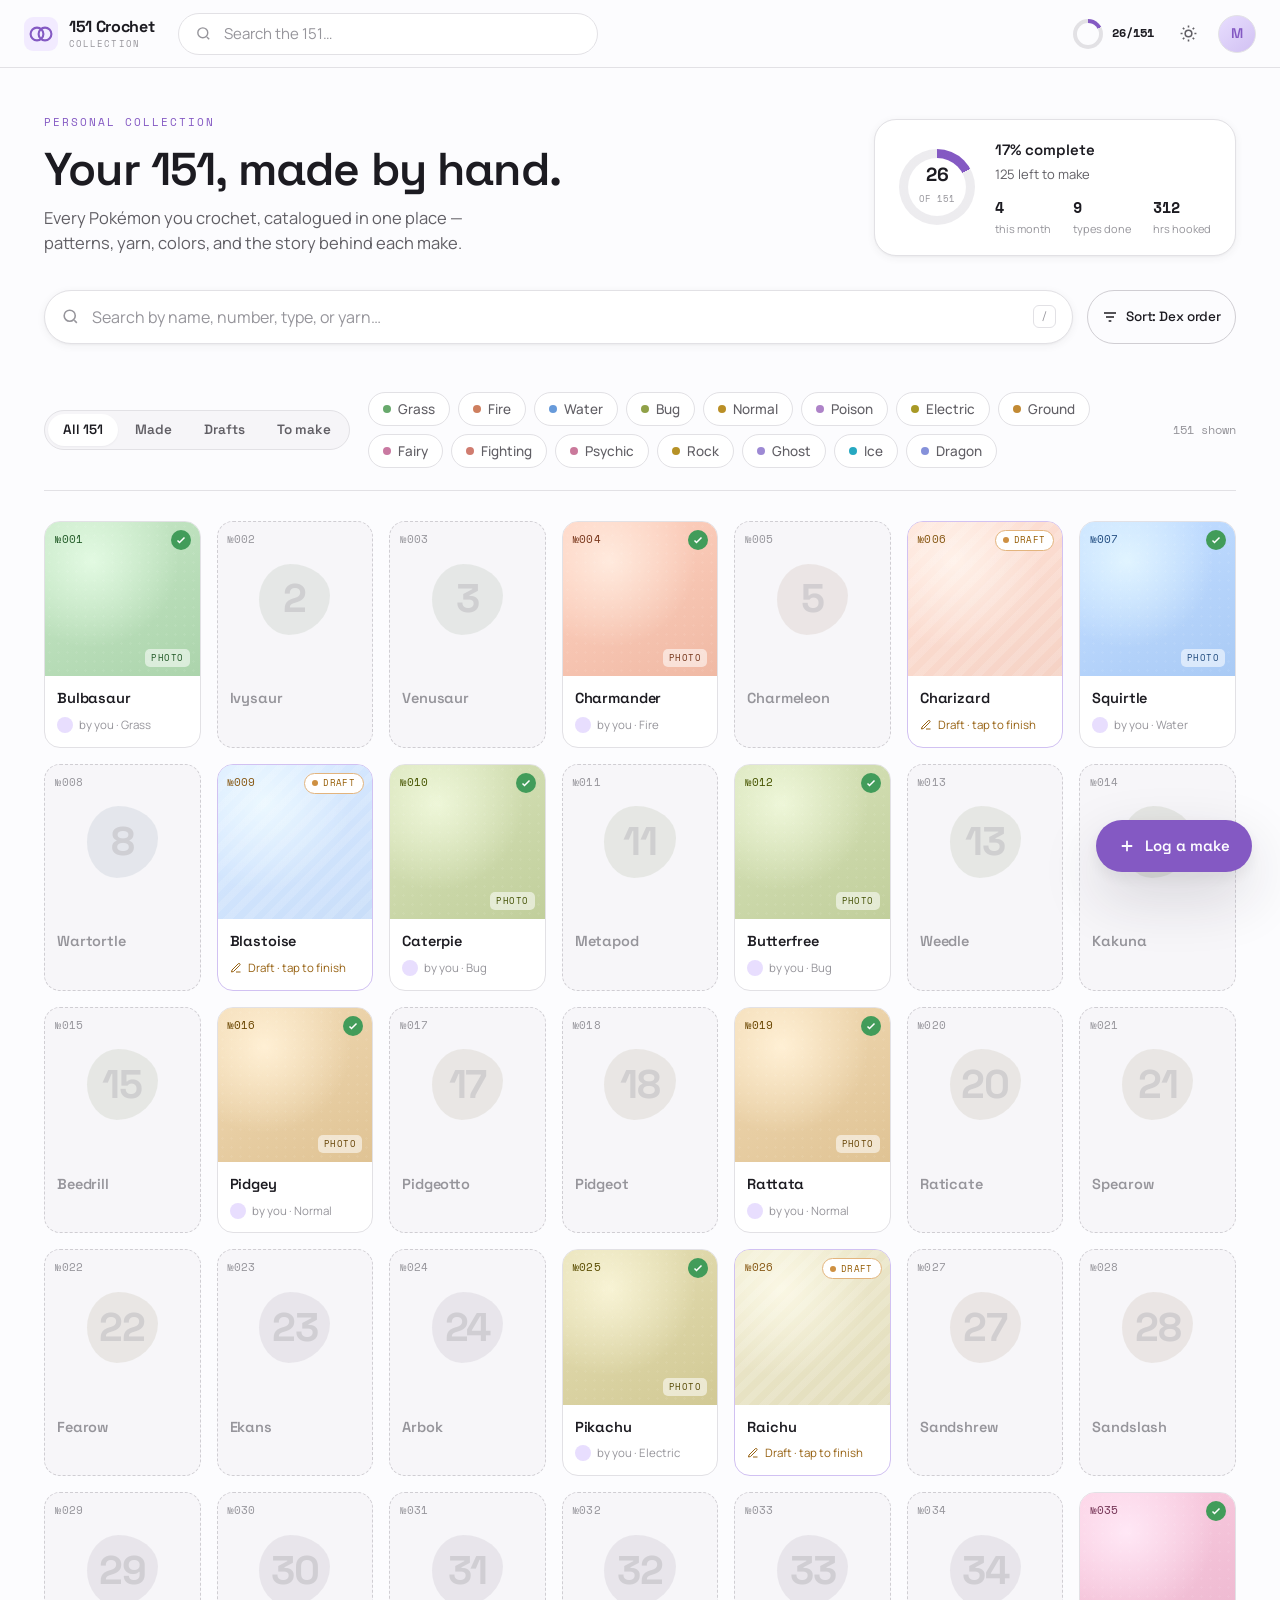
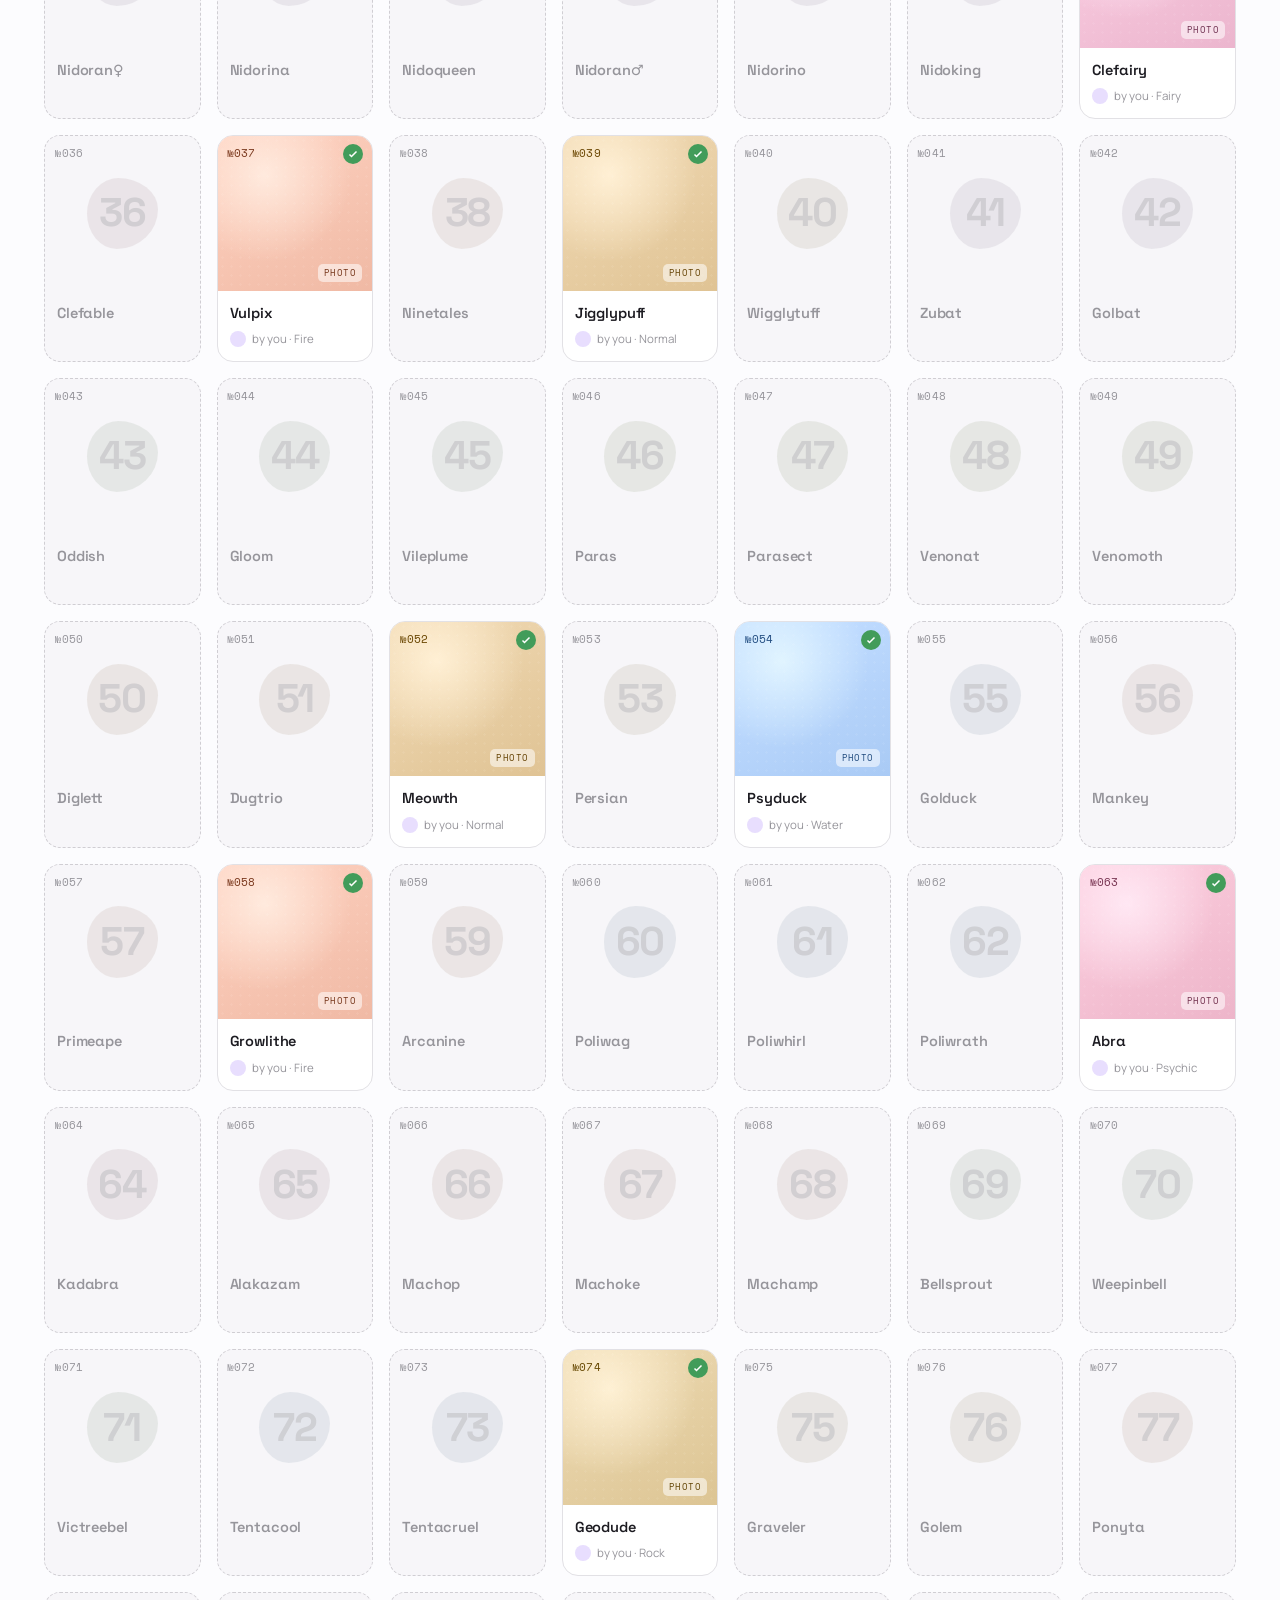
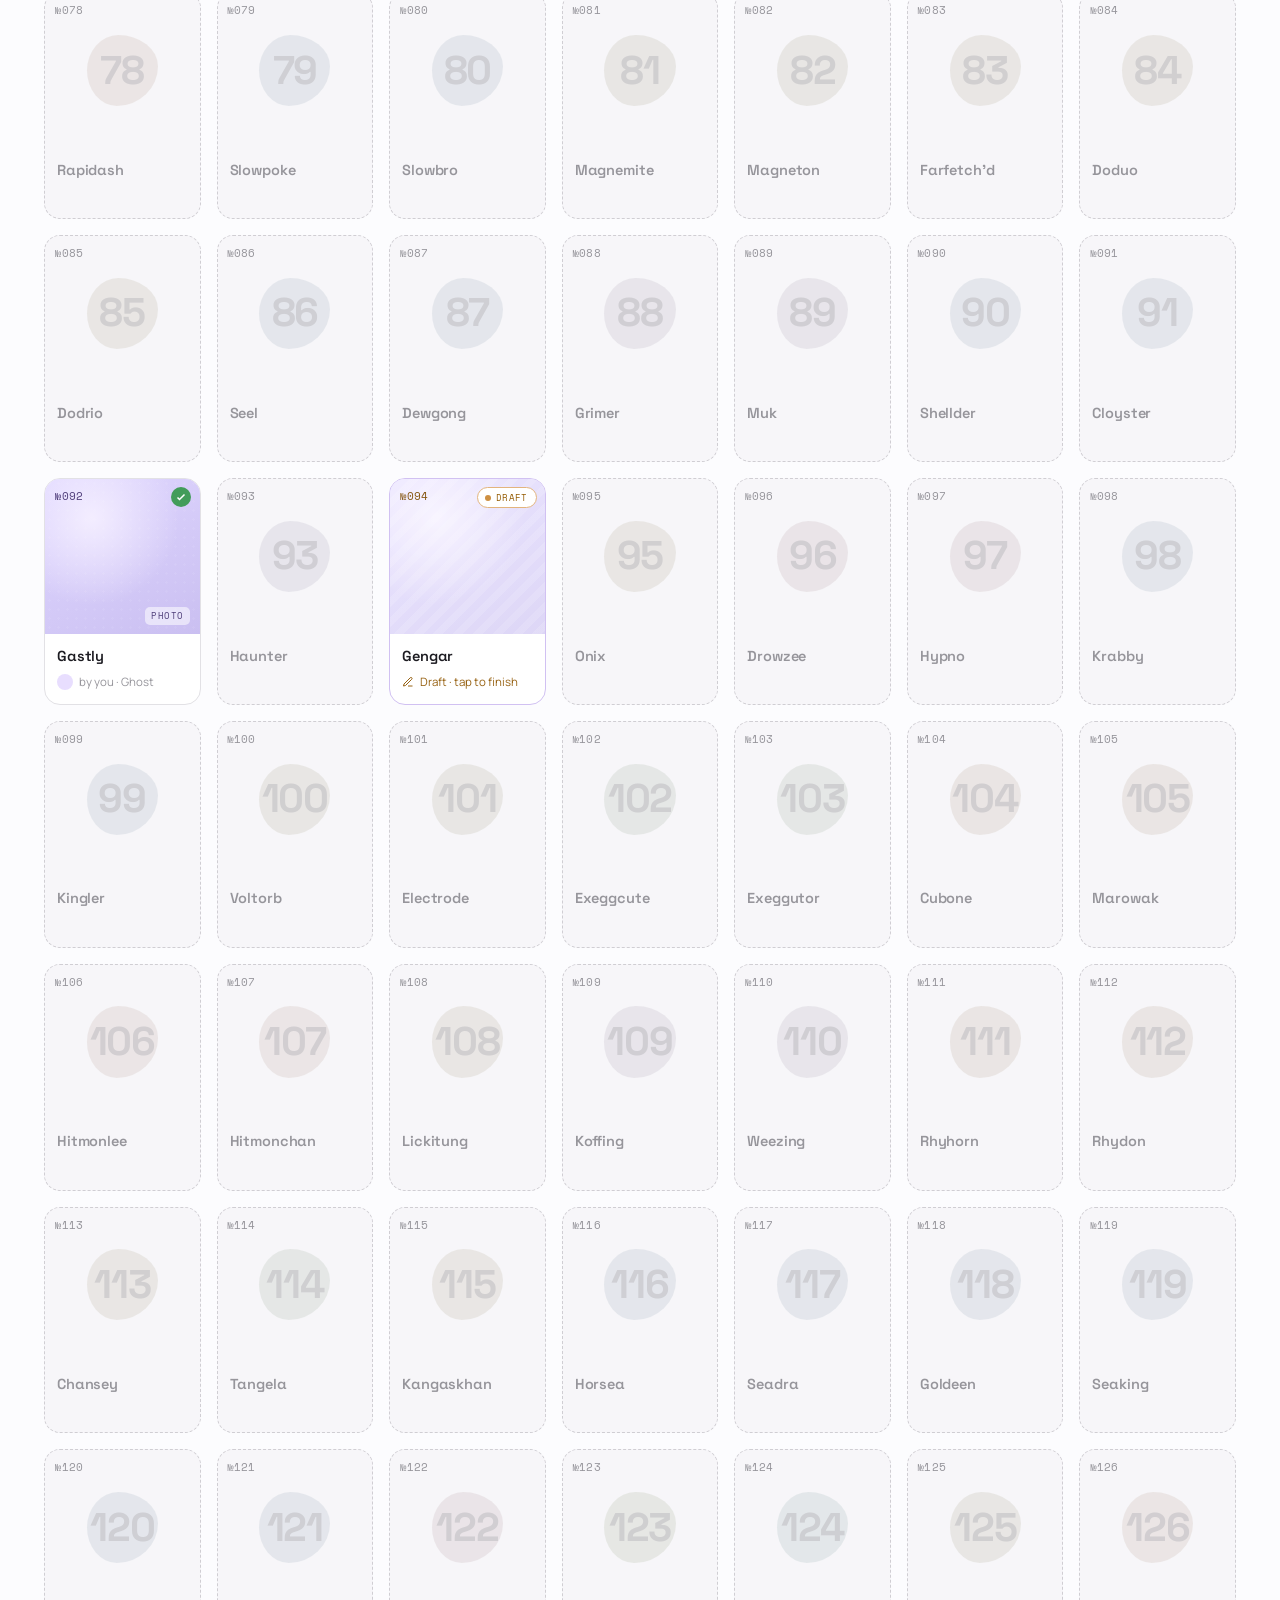
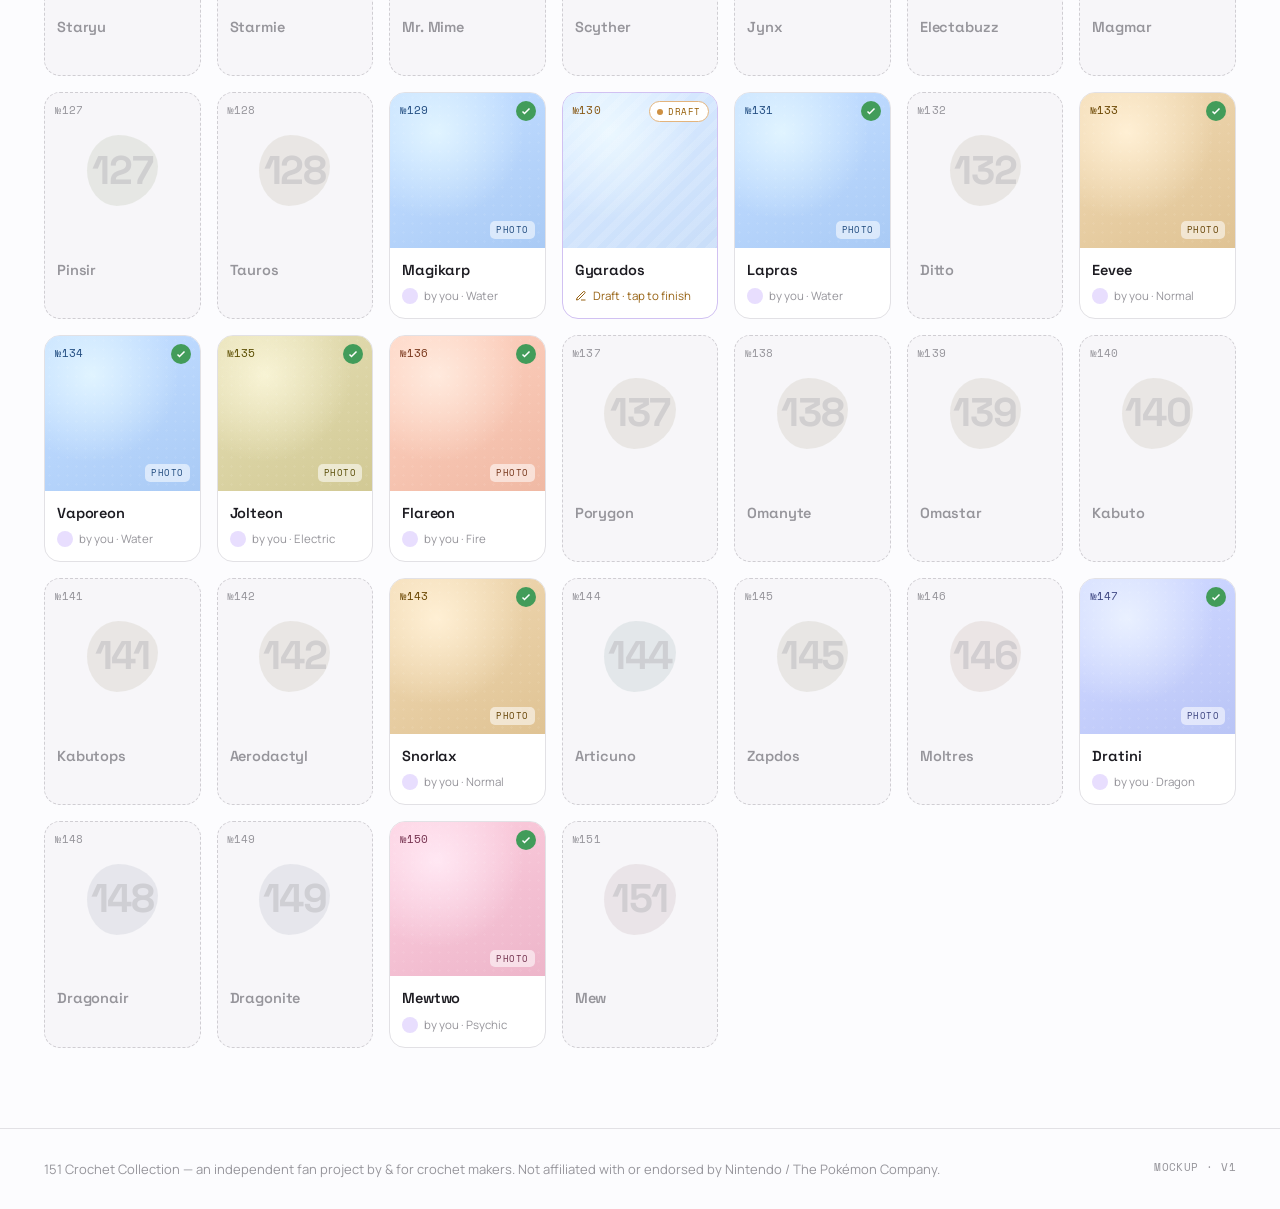
==== Collection.html @ f88a7399 "Add complete 151 Crochet Collection frontend design All screens, tokens, and assets from the Claude " ====
<!DOCTYPE html>
<html lang="en" data-theme="light">
<head>
<meta charset="UTF-8">
<meta name="viewport" content="width=device-width, initial-scale=1">
<title>Collection — 151 Crochet</title>
<link rel="preconnect" href="https://fonts.googleapis.com">
<link rel="preconnect" href="https://fonts.gstatic.com" crossorigin>
<link href="https://fonts.googleapis.com/css2?family=Space+Grotesk:wght@400;500;600;700&family=Manrope:wght@400;500;600;700;800&family=Space+Mono:wght@400;700&display=swap" rel="stylesheet">
<link rel="stylesheet" href="styles/tokens.css">
<style>
/* ============================ App shell ============================ */
.app-header {
  position: sticky; top: 0; z-index: 50;
  height: var(--header-h);
  display: flex; align-items: center; gap: 18px;
  padding: 0 24px;
  background: oklch(0.991 0.003 300 / 0.82);
  backdrop-filter: saturate(160%) blur(14px);
  border-bottom: 1px solid var(--border);
}
html[data-theme="dark"] .app-header { background: oklch(0.168 0.012 300 / 0.82); }

.brand { display: flex; align-items: center; gap: 11px; flex-shrink: 0; }
.brand .mark { width: 34px; height: 34px; flex-shrink: 0; }
.brand .wm { display: flex; flex-direction: column; line-height: 1; }
.brand .wm b { font-family: var(--font-display); font-weight: 700; font-size: 16px; letter-spacing: -0.02em; white-space: nowrap; }
.brand .wm span { font-family: var(--font-mono); font-size: 9px; letter-spacing: 0.12em; color: var(--text-faint); text-transform: uppercase; margin-top: 4px; white-space: nowrap; }

.header-search { flex: 1; max-width: 420px; margin-left: 6px; }
.header-search .field { height: 42px; }
.header-spacer { flex: 1; }

.header-actions { display: flex; align-items: center; gap: 10px; flex-shrink: 0; }
.icon-btn {
  width: 40px; height: 40px; display: grid; place-items: center;
  border-radius: var(--r-pill); color: var(--text-muted);
  border: 1px solid transparent; transition: all var(--dur) var(--ease);
}
.icon-btn:hover { background: var(--surface-2); color: var(--text); }
.avatar {
  width: 38px; height: 38px; border-radius: 50%; flex-shrink: 0;
  background: linear-gradient(140deg, var(--accent-soft-2), var(--accent-line));
  display: grid; place-items: center; font-family: var(--font-display);
  font-weight: 600; font-size: 14px; color: var(--accent);
  border: 1px solid var(--border);
}

.mini-progress { display: flex; align-items: center; gap: 9px; padding-right: 4px; }
.mini-progress .ring { width: 30px; height: 30px; border-radius: 50%;
  background: conic-gradient(var(--accent) calc(var(--p) * 1%), var(--border) 0);
  display: grid; place-items: center; }
.mini-progress .ring::after { content:""; width: 22px; height: 22px; border-radius: 50%; background: var(--bg); }
.mini-progress b { font-family: var(--font-mono); font-size: 12px; }

/* ============================ Hero ============================ */
.hero { padding: 46px 0 26px; }
.hero-top { display: flex; justify-content: space-between; align-items: flex-end; gap: 28px; flex-wrap: wrap; }
.hero h1 { font-size: clamp(30px, 4vw, 46px); font-weight: 600; }
.hero .lede { color: var(--text-muted); font-size: 16.5px; margin-top: 10px; max-width: 46ch; }
.hero .eyebrow { font-family: var(--font-mono); font-size: 11px; letter-spacing: 0.18em; text-transform: uppercase; color: var(--accent); margin-bottom: 14px; }

/* progress card */
.prog-card {
  display: flex; align-items: center; gap: 20px;
  padding: 18px 24px; border-radius: var(--r-lg);
  background: var(--surface); border: 1px solid var(--border); box-shadow: var(--shadow-sm);
}
.prog-ring { --p: 17; width: 76px; height: 76px; border-radius: 50%; flex-shrink: 0;
  background: conic-gradient(var(--accent) calc(var(--p) * 1%), var(--border-soft) 0);
  display: grid; place-items: center; }
.prog-ring::after { content:""; grid-area: 1/1; width: 58px; height: 58px; border-radius: 50%; background: var(--surface); }
.prog-ring .num { grid-area: 1/1; z-index: 1; text-align: center; }
.prog-ring .num b { font-family: var(--font-display); font-size: 19px; font-weight: 700; display: block; line-height: 1; }
.prog-ring .num span { font-family: var(--font-mono); font-size: 9px; color: var(--text-faint); }
.prog-meta { display: flex; flex-direction: column; gap: 3px; }
.prog-meta .big { font-family: var(--font-display); font-size: 15px; font-weight: 600; }
.prog-meta .sub { font-size: 13px; color: var(--text-muted); }
.prog-stats { display: flex; gap: 22px; margin-top: 8px; }
.prog-stats div b { font-family: var(--font-mono); font-size: 15px; color: var(--text); }
.prog-stats div span { display: block; font-size: 11px; color: var(--text-faint); }

/* big search */
.search-band { margin-top: 34px; display: flex; gap: 14px; align-items: center; flex-wrap: wrap; }
.search-band .field { flex: 1; min-width: 260px; height: 54px; font-size: 16px; box-shadow: var(--shadow-sm); }
.search-band .field input { font-size: 16px; }
.search-band .field .kbd { font-family: var(--font-mono); font-size: 11px; color: var(--text-faint);
  border: 1px solid var(--border); border-radius: 6px; padding: 2px 7px; }

/* ============================ Filters ============================ */
.filters { display: flex; gap: 18px; align-items: center; margin-top: 22px; flex-wrap: wrap;
  padding-bottom: 22px; border-bottom: 1px solid var(--border); }
.seg { display: inline-flex; background: var(--surface-2); border: 1px solid var(--border); border-radius: var(--r-pill); padding: 3px; gap: 2px; }
.seg button { height: 32px; padding: 0 15px; border-radius: var(--r-pill); font-size: 13.5px; font-weight: 600;
  font-family: var(--font-display); color: var(--text-muted); transition: all var(--dur) var(--ease); }
.seg button.is-active { background: var(--surface); color: var(--text); box-shadow: var(--shadow-xs); }
.type-filters { display: flex; gap: 8px; flex-wrap: wrap; flex: 1; }
.filters .count { font-family: var(--font-mono); font-size: 12px; color: var(--text-faint); margin-left: auto; }

/* ============================ Grid ============================ */
.dex-grid {
  display: grid; gap: 16px; padding: 30px 0 80px;
  grid-template-columns: repeat(auto-fill, minmax(150px, 1fr));
}

.cell {
  position: relative; border-radius: var(--r-md); overflow: hidden;
  background: var(--surface); border: 1px solid var(--border);
  transition: transform var(--dur) var(--ease-out), box-shadow var(--dur) var(--ease), border-color var(--dur) var(--ease);
  cursor: pointer;
}
.cell:hover { transform: translateY(-3px); box-shadow: var(--shadow-md); border-color: var(--border-strong); }

.cell .photo { position: relative; aspect-ratio: 1; }
.cell .dex { position: absolute; top: 9px; left: 10px; z-index: 3;
  font-family: var(--font-mono); font-size: 10.5px; letter-spacing: 0.02em; color: var(--text-faint); }
.cell .meta { padding: 11px 12px 13px; }
.cell .nm { font-family: var(--font-display); font-weight: 600; font-size: 14.5px; letter-spacing: -0.01em; }
.cell .by { display: flex; align-items: center; gap: 6px; margin-top: 6px; font-size: 11.5px; color: var(--text-faint); }
.cell .by .av { width: 16px; height: 16px; border-radius: 50%; background: var(--accent-soft-2); }

/* — Collected: soft type-hued textured 'photo' tile — */
.cell.made .photo {
  background:
    radial-gradient(circle at 30% 25%, oklch(0.96 0.04 var(--th)) 0%, transparent 55%),
    linear-gradient(150deg, oklch(0.90 0.055 var(--th)), oklch(0.83 0.07 var(--th)));
}
html[data-theme="dark"] .cell.made .photo {
  background:
    radial-gradient(circle at 30% 25%, oklch(0.42 0.06 var(--th)) 0%, transparent 55%),
    linear-gradient(150deg, oklch(0.36 0.06 var(--th)), oklch(0.30 0.07 var(--th)));
}
.cell.made .photo::after { /* stitch texture */
  content:""; position: absolute; inset: 0;
  background-image: radial-gradient(oklch(1 0 0 / 0.16) 1.1px, transparent 1.2px);
  background-size: 9px 9px; mix-blend-mode: soft-light; opacity: 0.9;
}
.cell.made .ph-tag { position: absolute; bottom: 9px; right: 10px; z-index: 3;
  font-family: var(--font-mono); font-size: 9px; letter-spacing: 0.05em; text-transform: uppercase;
  color: oklch(0.40 0.10 var(--th)); background: oklch(1 0 0 / 0.55); padding: 2px 6px; border-radius: 5px; }
html[data-theme="dark"] .cell.made .ph-tag { color: oklch(0.9 0.06 var(--th)); background: oklch(0 0 0 / 0.3); }
.cell.made .made-badge { position: absolute; top: 8px; right: 9px; z-index: 3;
  width: 20px; height: 20px; border-radius: 50%; background: var(--good); display: grid; place-items: center; }
.cell.made .made-badge svg { width: 12px; height: 12px; }

/* — Draft: a started make, not yet finished — */
.cell.draft { border-color: var(--accent-line); }
.cell.draft:hover { border-color: var(--accent); }
.cell.draft .photo {
  background:
    radial-gradient(circle at 30% 25%, oklch(0.96 0.04 var(--th)) 0%, transparent 55%),
    linear-gradient(150deg, oklch(0.90 0.055 var(--th)), oklch(0.83 0.07 var(--th)));
}
html[data-theme="dark"] .cell.draft .photo {
  background:
    radial-gradient(circle at 30% 25%, oklch(0.42 0.06 var(--th)) 0%, transparent 55%),
    linear-gradient(150deg, oklch(0.36 0.06 var(--th)), oklch(0.30 0.07 var(--th)));
}
.cell.draft .photo::after { /* WIP stripes + muting scrim */
  content:""; position:absolute; inset:0;
  background:
    repeating-linear-gradient(135deg, oklch(1 0 0 / 0.14) 0 7px, transparent 7px 14px),
    oklch(1 0 0 / 0.36);
}
html[data-theme="dark"] .cell.draft .photo::after {
  background:
    repeating-linear-gradient(135deg, oklch(1 0 0 / 0.05) 0 7px, transparent 7px 14px),
    oklch(0.17 0.012 300 / 0.46);
}
.cell.draft .draft-badge { position: absolute; top: 8px; right: 8px; z-index: 3;
  display: inline-flex; align-items: center; gap: 5px; height: 21px; padding: 0 8px 0 7px; border-radius: var(--r-pill);
  background: var(--surface); border: 1px solid oklch(0.80 0.09 70);
  font-family: var(--font-mono); font-size: 9px; text-transform: uppercase; letter-spacing: 0.04em; color: oklch(0.52 0.12 70); }
html[data-theme="dark"] .cell.draft .draft-badge { background: var(--surface); border-color: oklch(0.5 0.1 70); color: oklch(0.82 0.11 70); }
.cell.draft .draft-badge .d { width: 6px; height: 6px; border-radius: 50%; background: var(--warn); }
.cell.draft .by { color: oklch(0.54 0.11 70); }
html[data-theme="dark"] .cell.draft .by { color: oklch(0.80 0.10 70); }

/* — Uncollected: faint placeholder slot (number + name + silhouette) — */
.cell.todo { background: var(--bg-subtle); border-style: dashed; border-color: var(--border-strong); }
.cell.todo:hover { border-color: var(--accent-line); background: var(--accent-soft); }
.cell.todo .photo { display: grid; place-items: center; }
.cell.todo .ghost-num { font-family: var(--font-display); font-weight: 700; font-size: 40px;
  color: var(--text-ghost); opacity: 0.55; letter-spacing: -0.03em; }
.cell.todo .silhouette { position: absolute; inset: 0; display: grid; place-items: center; opacity: 0.5; }
.cell.todo .silhouette .blob { width: 46%; height: 46%; border-radius: 44% 56% 58% 42% / 50% 44% 56% 50%;
  background: oklch(0.88 0.012 var(--th)); }
html[data-theme="dark"] .cell.todo .silhouette .blob { background: oklch(0.30 0.014 var(--th)); }
.cell.todo .nm { color: var(--text-faint); }
.cell.todo .add-hint { display: flex; align-items: center; gap: 5px; margin-top: 6px; font-size: 11.5px; color: var(--accent);
  opacity: 0; transform: translateY(2px); transition: all var(--dur) var(--ease); }
.cell.todo:hover .add-hint { opacity: 1; transform: none; }

/* ============================ FAB / footer ============================ */
.add-fab {
  position: fixed; right: 28px; bottom: 28px; z-index: 40;
  height: 52px; padding: 0 22px; border-radius: var(--r-pill);
  background: var(--accent); color: var(--accent-contrast);
  display: flex; align-items: center; gap: 9px; box-shadow: var(--shadow-lg);
  font-family: var(--font-display); font-weight: 600; font-size: 15px;
  transition: transform var(--dur) var(--ease-out), background var(--dur) var(--ease);
}
.add-fab:hover { transform: translateY(-2px); background: var(--accent-hover); }

.site-foot { border-top: 1px solid var(--border); padding: 30px 0; color: var(--text-faint); font-size: 13px; }
.site-foot .container { display: flex; justify-content: space-between; gap: 18px; flex-wrap: wrap; }

/* ============================ Responsive ============================ */
@media (max-width: 900px) {
  .header-search { display: none; }
  .prog-card { width: 100%; }
}
@media (max-width: 640px) {
  .app-header { gap: 10px; padding: 0 16px; }
  .hero { padding: 28px 0 18px; }
  .dex-grid { grid-template-columns: repeat(auto-fill, minmax(44vw, 1fr)); gap: 12px; }
  .brand .wm span { display: none; }
  .filters .count { display: none; }
  .add-fab { right: 16px; bottom: 16px; }
}
</style>
</head>
<body>

<header class="app-header" data-screen-label="Collection · header">
  <a class="brand" href="index.html" aria-label="151 Crochet Collection home">
    <svg class="mark" viewBox="0 0 34 34" fill="none" aria-hidden="true">
      <rect width="34" height="34" rx="9" fill="var(--accent-soft)"/>
      <circle cx="13" cy="17" r="6.4" stroke="var(--accent)" stroke-width="2.1"/>
      <circle cx="21" cy="17" r="6.4" stroke="var(--accent)" stroke-width="2.1"/>
    </svg>
    <span class="wm"><b>151 Crochet</b><span>Collection</span></span>
  </a>

  <div class="header-search">
    <label class="field">
      <svg width="17" height="17" viewBox="0 0 24 24" fill="none" stroke="var(--text-faint)" stroke-width="2"><circle cx="11" cy="11" r="7"/><path d="m20 20-3.2-3.2"/></svg>
      <input type="search" placeholder="Search the 151…" aria-label="Search">
    </label>
  </div>

  <div class="header-spacer"></div>

  <div class="header-actions">
    <div class="mini-progress" title="26 of 151 made">
      <div class="ring" style="--p:17"></div><b>26/151</b>
    </div>
    <button class="icon-btn" id="themeBtn" aria-label="Toggle theme" title="Toggle light / dark">
      <svg id="iconSun" width="19" height="19" viewBox="0 0 24 24" fill="none" stroke="currentColor" stroke-width="2"><circle cx="12" cy="12" r="4.2"/><path d="M12 2v2.5M12 19.5V22M4.9 4.9l1.8 1.8M17.3 17.3l1.8 1.8M2 12h2.5M19.5 12H22M4.9 19.1l1.8-1.8M17.3 6.7l1.8-1.8"/></svg>
    </button>
    <div class="avatar" title="Maya R.">M</div>
  </div>
</header>

<main class="container">
  <!-- ===== Hero ===== -->
  <section class="hero">
    <div class="hero-top">
      <div>
        <div class="eyebrow">Personal collection</div>
        <h1>Your 151, made by hand.</h1>
        <p class="lede">Every Pokémon you crochet, catalogued in one place — patterns, yarn, colors, and the story behind each make.</p>
      </div>

      <div class="prog-card">
        <div class="prog-ring" style="--p:17">
          <div class="num"><b>26</b><span>OF 151</span></div>
        </div>
        <div class="prog-meta">
          <div class="big">17% complete</div>
          <div class="sub">125 left to make</div>
          <div class="prog-stats">
            <div><b>4</b><span>this month</span></div>
            <div><b>9</b><span>types done</span></div>
            <div><b>312</b><span>hrs hooked</span></div>
          </div>
        </div>
      </div>
    </div>

    <div class="search-band">
      <label class="field">
        <svg width="19" height="19" viewBox="0 0 24 24" fill="none" stroke="var(--text-faint)" stroke-width="2"><circle cx="11" cy="11" r="7"/><path d="m20 20-3.2-3.2"/></svg>
        <input type="search" placeholder="Search by name, number, type, or yarn…" aria-label="Search collection">
        <span class="kbd">/</span>
      </label>
      <button class="btn btn-ghost btn-sm" style="height:54px">
        <svg width="16" height="16" viewBox="0 0 24 24" fill="none" stroke="currentColor" stroke-width="2"><path d="M3 6h18M6 12h12M10 18h4"/></svg>
        Sort: Dex order
      </button>
    </div>
  </section>

  <!-- ===== Filters ===== -->
  <div class="filters">
    <div class="seg" role="tablist">
      <button class="is-active" data-f="all">All 151</button>
      <button data-f="made">Made</button>
      <button data-f="draft">Drafts</button>
      <button data-f="todo">To make</button>
    </div>
    <div class="type-filters" id="typeFilters"></div>
    <div class="count" id="resultCount">151 shown</div>
  </div>

  <!-- ===== Grid ===== -->
  <section class="dex-grid" id="grid"></section>
</main>

<a class="add-fab" href="LogMake.html"><svg width="18" height="18" viewBox="0 0 24 24" fill="none" stroke="currentColor" stroke-width="2.4"><path d="M12 5v14M5 12h14"/></svg> Log a make</a>

<footer class="site-foot">
  <div class="container">
    <span>151 Crochet Collection — an independent fan project by &amp; for crochet makers. Not affiliated with or endorsed by Nintendo / The Pokémon Company.</span>
    <span class="mono">Mockup · v1</span>
  </div>
</footer>

<script>
/* ---- the original 151: [dex, name, type] ---- */
const DEX = [[1,"Bulbasaur","Grass"],[2,"Ivysaur","Grass"],[3,"Venusaur","Grass"],[4,"Charmander","Fire"],[5,"Charmeleon","Fire"],[6,"Charizard","Fire"],[7,"Squirtle","Water"],[8,"Wartortle","Water"],[9,"Blastoise","Water"],[10,"Caterpie","Bug"],[11,"Metapod","Bug"],[12,"Butterfree","Bug"],[13,"Weedle","Bug"],[14,"Kakuna","Bug"],[15,"Beedrill","Bug"],[16,"Pidgey","Normal"],[17,"Pidgeotto","Normal"],[18,"Pidgeot","Normal"],[19,"Rattata","Normal"],[20,"Raticate","Normal"],[21,"Spearow","Normal"],[22,"Fearow","Normal"],[23,"Ekans","Poison"],[24,"Arbok","Poison"],[25,"Pikachu","Electric"],[26,"Raichu","Electric"],[27,"Sandshrew","Ground"],[28,"Sandslash","Ground"],[29,"Nidoran♀","Poison"],[30,"Nidorina","Poison"],[31,"Nidoqueen","Poison"],[32,"Nidoran♂","Poison"],[33,"Nidorino","Poison"],[34,"Nidoking","Poison"],[35,"Clefairy","Fairy"],[36,"Clefable","Fairy"],[37,"Vulpix","Fire"],[38,"Ninetales","Fire"],[39,"Jigglypuff","Normal"],[40,"Wigglytuff","Normal"],[41,"Zubat","Poison"],[42,"Golbat","Poison"],[43,"Oddish","Grass"],[44,"Gloom","Grass"],[45,"Vileplume","Grass"],[46,"Paras","Bug"],[47,"Parasect","Bug"],[48,"Venonat","Bug"],[49,"Venomoth","Bug"],[50,"Diglett","Ground"],[51,"Dugtrio","Ground"],[52,"Meowth","Normal"],[53,"Persian","Normal"],[54,"Psyduck","Water"],[55,"Golduck","Water"],[56,"Mankey","Fighting"],[57,"Primeape","Fighting"],[58,"Growlithe","Fire"],[59,"Arcanine","Fire"],[60,"Poliwag","Water"],[61,"Poliwhirl","Water"],[62,"Poliwrath","Water"],[63,"Abra","Psychic"],[64,"Kadabra","Psychic"],[65,"Alakazam","Psychic"],[66,"Machop","Fighting"],[67,"Machoke","Fighting"],[68,"Machamp","Fighting"],[69,"Bellsprout","Grass"],[70,"Weepinbell","Grass"],[71,"Victreebel","Grass"],[72,"Tentacool","Water"],[73,"Tentacruel","Water"],[74,"Geodude","Rock"],[75,"Graveler","Rock"],[76,"Golem","Rock"],[77,"Ponyta","Fire"],[78,"Rapidash","Fire"],[79,"Slowpoke","Water"],[80,"Slowbro","Water"],[81,"Magnemite","Electric"],[82,"Magneton","Electric"],[83,"Farfetch'd","Normal"],[84,"Doduo","Normal"],[85,"Dodrio","Normal"],[86,"Seel","Water"],[87,"Dewgong","Water"],[88,"Grimer","Poison"],[89,"Muk","Poison"],[90,"Shellder","Water"],[91,"Cloyster","Water"],[92,"Gastly","Ghost"],[93,"Haunter","Ghost"],[94,"Gengar","Ghost"],[95,"Onix","Rock"],[96,"Drowzee","Psychic"],[97,"Hypno","Psychic"],[98,"Krabby","Water"],[99,"Kingler","Water"],[100,"Voltorb","Electric"],[101,"Electrode","Electric"],[102,"Exeggcute","Grass"],[103,"Exeggutor","Grass"],[104,"Cubone","Ground"],[105,"Marowak","Ground"],[106,"Hitmonlee","Fighting"],[107,"Hitmonchan","Fighting"],[108,"Lickitung","Normal"],[109,"Koffing","Poison"],[110,"Weezing","Poison"],[111,"Rhyhorn","Ground"],[112,"Rhydon","Ground"],[113,"Chansey","Normal"],[114,"Tangela","Grass"],[115,"Kangaskhan","Normal"],[116,"Horsea","Water"],[117,"Seadra","Water"],[118,"Goldeen","Water"],[119,"Seaking","Water"],[120,"Staryu","Water"],[121,"Starmie","Water"],[122,"Mr. Mime","Psychic"],[123,"Scyther","Bug"],[124,"Jynx","Ice"],[125,"Electabuzz","Electric"],[126,"Magmar","Fire"],[127,"Pinsir","Bug"],[128,"Tauros","Normal"],[129,"Magikarp","Water"],[130,"Gyarados","Water"],[131,"Lapras","Water"],[132,"Ditto","Normal"],[133,"Eevee","Normal"],[134,"Vaporeon","Water"],[135,"Jolteon","Electric"],[136,"Flareon","Fire"],[137,"Porygon","Normal"],[138,"Omanyte","Rock"],[139,"Omastar","Rock"],[140,"Kabuto","Rock"],[141,"Kabutops","Rock"],[142,"Aerodactyl","Rock"],[143,"Snorlax","Normal"],[144,"Articuno","Ice"],[145,"Zapdos","Electric"],[146,"Moltres","Fire"],[147,"Dratini","Dragon"],[148,"Dragonair","Dragon"],[149,"Dragonite","Dragon"],[150,"Mewtwo","Psychic"],[151,"Mew","Psychic"]];

const TYPE_HUE = {Grass:145,Fire:42,Water:255,Bug:120,Normal:80,Poison:312,Electric:100,Ground:70,Fairy:350,Fighting:30,Psychic:355,Rock:85,Ghost:295,Ice:215,Dragon:275,Steel:250,Flying:235,Dark:35};
const MADE = new Set([1,4,7,10,12,16,19,25,35,37,39,52,54,58,63,74,92,129,131,133,134,135,136,143,147,150]);
const DRAFTS = new Set([6,9,26,94,130]); // started, not yet finished
const MAKERS = ["Maya R."];

const check = '<svg viewBox="0 0 24 24" fill="none" stroke="white" stroke-width="3"><path d="M5 13l4 4L19 7"/></svg>';

function cellHTML([dex,name,type]){
  const hue = TYPE_HUE[type] ?? 300;
  const made = MADE.has(dex);
  const draft = DRAFTS.has(dex);
  const num = String(dex).padStart(3,'0');
  if(made){
    // created -> detail page
    return `<a class="cell made" style="--th:${hue}" data-type="${type}" data-state="made" href="Detail.html">
      <div class="photo">
        <span class="dex" style="color:oklch(0.42 0.1 ${hue})">№${num}</span>
        <span class="made-badge">${check}</span>
        <span class="ph-tag">photo</span>
      </div>
      <div class="meta">
        <div class="nm">${name}</div>
        <div class="by"><span class="av"></span> by you · ${type}</div>
      </div>
    </a>`;
  }
  if(draft){
    // saved draft -> resume the log-a-make form, prefilled
    return `<a class="cell draft" style="--th:${hue}" data-type="${type}" data-state="draft" href="LogMake.html?dex=${dex}&draft=1">
      <div class="photo">
        <span class="dex" style="color:oklch(0.5 0.1 70)">№${num}</span>
        <span class="draft-badge"><span class="d"></span> Draft</span>
      </div>
      <div class="meta">
        <div class="nm">${name}</div>
        <div class="by"><svg width="12" height="12" viewBox="0 0 24 24" fill="none" stroke="currentColor" stroke-width="2"><path d="M12 20h9M16.5 3.5a2.1 2.1 0 0 1 3 3L7 19l-4 1 1-4z"/></svg> Draft · tap to finish</div>
      </div>
    </a>`;
  }
  // empty slot -> start a new make for this creature
  return `<a class="cell todo" style="--th:${hue}" data-type="${type}" data-state="todo" href="LogMake.html?dex=${dex}&new=1">
    <div class="photo">
      <span class="dex">№${num}</span>
      <span class="silhouette"><span class="blob"></span></span>
      <span class="ghost-num">${dex}</span>
    </div>
    <div class="meta">
      <div class="nm">${name}</div>
      <div class="add-hint"><svg width="13" height="13" viewBox="0 0 24 24" fill="none" stroke="currentColor" stroke-width="2.4"><path d="M12 5v14M5 12h14"/></svg> Make this one</div>
    </div>
  </a>`;
}

const grid = document.getElementById('grid');
function render(filterState, filterType){
  const rows = DEX.filter(([d,n,t])=>{
    if(filterState==='made'  && !MADE.has(d)) return false;
    if(filterState==='draft' && !DRAFTS.has(d)) return false;
    if(filterState==='todo'  && (MADE.has(d) || DRAFTS.has(d))) return false;
    if(filterType && t!==filterType) return false;
    return true;
  });
  grid.innerHTML = rows.map(cellHTML).join('');
  document.getElementById('resultCount').textContent = rows.length + ' shown';
}

/* type filter chips */
const types = [...new Set(DEX.map(d=>d[2]))];
let activeType = null, activeState = 'all';
const tf = document.getElementById('typeFilters');
tf.innerHTML = types.map(t=>`<button class="chip" data-type="${t}" style="--th:${TYPE_HUE[t]}"><span class="dot" style="background:oklch(0.62 0.13 ${TYPE_HUE[t]})"></span>${t}</button>`).join('');
tf.addEventListener('click', e=>{
  const b = e.target.closest('.chip'); if(!b) return;
  const t = b.dataset.type;
  if(activeType===t){ activeType=null; b.classList.remove('is-active'); }
  else { tf.querySelectorAll('.chip').forEach(c=>c.classList.remove('is-active')); activeType=t; b.classList.add('is-active'); }
  render(activeState, activeType);
});
document.querySelector('.seg').addEventListener('click', e=>{
  const b = e.target.closest('button'); if(!b) return;
  document.querySelectorAll('.seg button').forEach(x=>x.classList.remove('is-active'));
  b.classList.add('is-active'); activeState = b.dataset.f; render(activeState, activeType);
});

render('all', null);

/* theme toggle */
const root = document.documentElement;
const saved = localStorage.getItem('theme151'); if(saved) root.dataset.theme = saved;
document.getElementById('themeBtn').addEventListener('click', ()=>{
  const next = root.dataset.theme==='dark' ? 'light' : 'dark';
  root.dataset.theme = next; localStorage.setItem('theme151', next);
});
</script>
</body>
</html>
---- styles/tokens.css ----
/* ============================================================================
   151 Crochet Collection — Design Tokens & Base System
   ----------------------------------------------------------------------------
   Aesthetic: clean & editorial. Crisp warm-neutral surfaces, generous
   whitespace, soft-violet accent. Geometric sans throughout.
   Light is default; add data-theme="dark" on <html> for dark mode.
   All color in oklch so light/dark stay perceptually matched.
   ============================================================================ */

/* ----- Fonts (loaded via <link> in each page head) -------------------------
   Display / UI : "Space Grotesk"
   Body         : "Manrope"
   Spec / meta  : "Space Mono"
   --------------------------------------------------------------------------- */

:root {
  /* — Neutral surfaces (warm, faint violet undertone, chroma <= 0.006) — */
  --bg:          oklch(0.991 0.003 300);
  --bg-subtle:   oklch(0.974 0.004 300);
  --surface:     oklch(1    0     0);
  --surface-2:   oklch(0.972 0.004 300);
  --border:      oklch(0.912 0.005 300);
  --border-soft: oklch(0.945 0.004 300);
  --border-strong: oklch(0.855 0.006 300);

  /* — Text — */
  --text:        oklch(0.225 0.012 300);
  --text-muted:  oklch(0.488 0.011 300);
  --text-faint:  oklch(0.672 0.009 300);
  --text-ghost:  oklch(0.80  0.006 300);

  /* — Accent: soft violet — */
  --accent:         oklch(0.560 0.160 300);
  --accent-hover:   oklch(0.498 0.172 300);
  --accent-press:   oklch(0.452 0.175 300);
  --accent-soft:    oklch(0.952 0.030 300);
  --accent-soft-2:  oklch(0.918 0.045 300);
  --accent-line:    oklch(0.840 0.070 300);
  --accent-contrast: oklch(0.99 0.005 300);

  /* — Functional — */
  --good:      oklch(0.62 0.13 150);
  --good-soft: oklch(0.95 0.03 150);
  --warn:      oklch(0.70 0.12 70);

  /* — Radius — */
  --r-xs:   7px;
  --r-sm:   11px;
  --r-md:   16px;
  --r-lg:   22px;
  --r-xl:   30px;
  --r-pill: 999px;

  /* — Shadow (soft, editorial; barely-there) — */
  --shadow-xs: 0 1px 2px oklch(0.3 0.02 300 / 0.05);
  --shadow-sm: 0 2px 8px oklch(0.3 0.02 300 / 0.06), 0 1px 2px oklch(0.3 0.02 300 / 0.04);
  --shadow-md: 0 8px 28px oklch(0.3 0.03 300 / 0.10), 0 2px 6px oklch(0.3 0.02 300 / 0.05);
  --shadow-lg: 0 24px 60px oklch(0.25 0.04 300 / 0.16), 0 6px 16px oklch(0.3 0.02 300 / 0.07);
  --ring: 0 0 0 3px oklch(0.560 0.160 300 / 0.28);

  /* — Typography — */
  --font-display: "Space Grotesk", system-ui, sans-serif;
  --font-body:    "Manrope", system-ui, sans-serif;
  --font-mono:    "Space Mono", ui-monospace, monospace;

  /* — Spacing scale — */
  --sp-1: 4px;  --sp-2: 8px;  --sp-3: 12px; --sp-4: 16px;
  --sp-5: 24px; --sp-6: 32px; --sp-7: 48px; --sp-8: 64px; --sp-9: 96px;

  /* — Layout — */
  --maxw: 1240px;
  --header-h: 68px;

  /* — Motion — */
  --ease:     cubic-bezier(0.22, 0.61, 0.36, 1);
  --ease-out: cubic-bezier(0.16, 1, 0.3, 1);
  --dur: 0.22s;
}

html[data-theme="dark"] {
  --bg:          oklch(0.168 0.012 300);
  --bg-subtle:   oklch(0.198 0.012 300);
  --surface:     oklch(0.214 0.013 300);
  --surface-2:   oklch(0.250 0.014 300);
  --border:      oklch(0.305 0.013 300);
  --border-soft: oklch(0.262 0.012 300);
  --border-strong: oklch(0.392 0.014 300);

  --text:        oklch(0.952 0.005 300);
  --text-muted:  oklch(0.715 0.012 300);
  --text-faint:  oklch(0.535 0.012 300);
  --text-ghost:  oklch(0.40  0.012 300);

  --accent:         oklch(0.730 0.150 300);
  --accent-hover:   oklch(0.788 0.140 300);
  --accent-press:   oklch(0.820 0.130 300);
  --accent-soft:    oklch(0.282 0.052 300);
  --accent-soft-2:  oklch(0.330 0.065 300);
  --accent-line:    oklch(0.430 0.085 300);
  --accent-contrast: oklch(0.165 0.02 300);

  --good:      oklch(0.74 0.13 150);
  --good-soft: oklch(0.30 0.05 150);

  --shadow-xs: 0 1px 2px oklch(0 0 0 / 0.30);
  --shadow-sm: 0 2px 8px oklch(0 0 0 / 0.34), 0 1px 2px oklch(0 0 0 / 0.28);
  --shadow-md: 0 8px 28px oklch(0 0 0 / 0.44), 0 2px 6px oklch(0 0 0 / 0.30);
  --shadow-lg: 0 24px 60px oklch(0 0 0 / 0.55), 0 6px 16px oklch(0 0 0 / 0.34);
  --ring: 0 0 0 3px oklch(0.730 0.150 300 / 0.34);
}

/* ============================================================================
   Base
   ============================================================================ */
*, *::before, *::after { box-sizing: border-box; }
* { margin: 0; }

html { -webkit-text-size-adjust: 100%; }

body {
  font-family: var(--font-body);
  background: var(--bg);
  color: var(--text);
  line-height: 1.55;
  -webkit-font-smoothing: antialiased;
  text-rendering: optimizeLegibility;
  font-feature-settings: "ss01", "cv01";
  transition: background var(--dur) var(--ease), color var(--dur) var(--ease);
}

h1, h2, h3, h4, h5 {
  font-family: var(--font-display);
  font-weight: 600;
  line-height: 1.08;
  letter-spacing: -0.018em;
  color: var(--text);
  text-wrap: balance;
}

p { text-wrap: pretty; }
a { color: inherit; text-decoration: none; }
img, svg { display: block; max-width: 100%; }
button { font-family: inherit; cursor: pointer; border: none; background: none; color: inherit; }
input, select, textarea { font-family: inherit; font-size: inherit; color: inherit; }

::selection { background: var(--accent-soft-2); color: var(--text); }

:focus-visible {
  outline: none;
  box-shadow: var(--ring);
  border-radius: var(--r-xs);
}

.mono {
  font-family: var(--font-mono);
  font-size: 11px;
  letter-spacing: 0.04em;
  text-transform: uppercase;
  color: var(--text-faint);
}

/* ============================================================================
   Shared components
   ============================================================================ */

/* — Buttons — */
.btn {
  display: inline-flex; align-items: center; justify-content: center; gap: 8px;
  height: 44px; padding: 0 20px;
  border-radius: var(--r-pill);
  font-family: var(--font-display);
  font-weight: 500; font-size: 15px; letter-spacing: -0.01em;
  white-space: nowrap;
  transition: background var(--dur) var(--ease), color var(--dur) var(--ease),
              border-color var(--dur) var(--ease), transform 0.08s var(--ease),
              box-shadow var(--dur) var(--ease);
}
.btn:active { transform: translateY(1px); }
.btn-primary { background: var(--accent); color: var(--accent-contrast); }
.btn-primary:hover { background: var(--accent-hover); }
.btn-ghost { background: transparent; color: var(--text); border: 1px solid var(--border-strong); }
.btn-ghost:hover { background: var(--surface-2); border-color: var(--text-faint); }
.btn-soft { background: var(--accent-soft); color: var(--accent); }
.btn-soft:hover { background: var(--accent-soft-2); }
.btn-sm { height: 36px; padding: 0 14px; font-size: 13.5px; }
.btn-icon { width: 44px; height: 44px; padding: 0; border-radius: var(--r-pill); }

/* — Chips / filters — */
.chip {
  display: inline-flex; align-items: center; gap: 7px;
  height: 34px; padding: 0 14px;
  border-radius: var(--r-pill);
  background: var(--surface); border: 1px solid var(--border);
  font-size: 13.5px; font-weight: 500; color: var(--text-muted);
  transition: all var(--dur) var(--ease);
}
.chip:hover { border-color: var(--text-faint); color: var(--text); }
.chip[aria-pressed="true"], .chip.is-active {
  background: var(--accent); border-color: var(--accent); color: var(--accent-contrast);
}
.chip .dot { width: 8px; height: 8px; border-radius: 50%; background: currentColor; opacity: 0.85; }

/* — Inputs — */
.field {
  display: flex; align-items: center; gap: 10px;
  height: 48px; padding: 0 16px;
  background: var(--surface); border: 1px solid var(--border);
  border-radius: var(--r-pill);
  transition: border-color var(--dur) var(--ease), box-shadow var(--dur) var(--ease);
}
.field:focus-within { border-color: var(--accent); box-shadow: var(--ring); }
.field input { flex: 1; border: none; background: none; outline: none; font-size: 15px; }
.field input::placeholder { color: var(--text-faint); }

/* — Badge — */
.badge {
  display: inline-flex; align-items: center; gap: 6px;
  height: 24px; padding: 0 9px;
  border-radius: var(--r-pill);
  font-family: var(--font-mono); font-size: 10.5px; letter-spacing: 0.03em;
  text-transform: uppercase;
}
.badge-good    { background: var(--good-soft); color: var(--good); }
.badge-accent  { background: var(--accent-soft); color: var(--accent); }
.badge-outline { border: 1px solid var(--border-strong); color: var(--text-muted); }

/* — Type dot palette — */
.type-tag {
  --c: 0.055;
  display: inline-flex; align-items: center; gap: 6px;
  height: 22px; padding: 0 9px 0 7px; border-radius: var(--r-pill);
  font-size: 11.5px; font-weight: 600; letter-spacing: 0.01em;
  background: oklch(0.94 var(--c) var(--th, 300));
  color: oklch(0.42 0.10 var(--th, 300));
}
html[data-theme="dark"] .type-tag {
  background: oklch(0.34 var(--c) var(--th, 300));
  color: oklch(0.86 0.09 var(--th, 300));
}
.type-tag::before {
  content: ""; width: 7px; height: 7px; border-radius: 50%;
  background: oklch(0.62 0.13 var(--th, 300));
}

/* — Divider — */
.rule { height: 1px; background: var(--border); border: 0; }

/* — Utility — */
.container { width: 100%; max-width: var(--maxw); margin: 0 auto; padding: 0 24px; }
.stack { display: flex; flex-direction: column; }
.row   { display: flex; align-items: center; }
.muted { color: var(--text-muted); }
.faint { color: var(--text-faint); }

@media (max-width: 640px) {
  .container { padding: 0 18px; }
}

@media (prefers-reduced-motion: reduce) {
  * {
    transition-duration: 0.001ms !important;
    animation-duration: 0.001ms !important;
  }
}
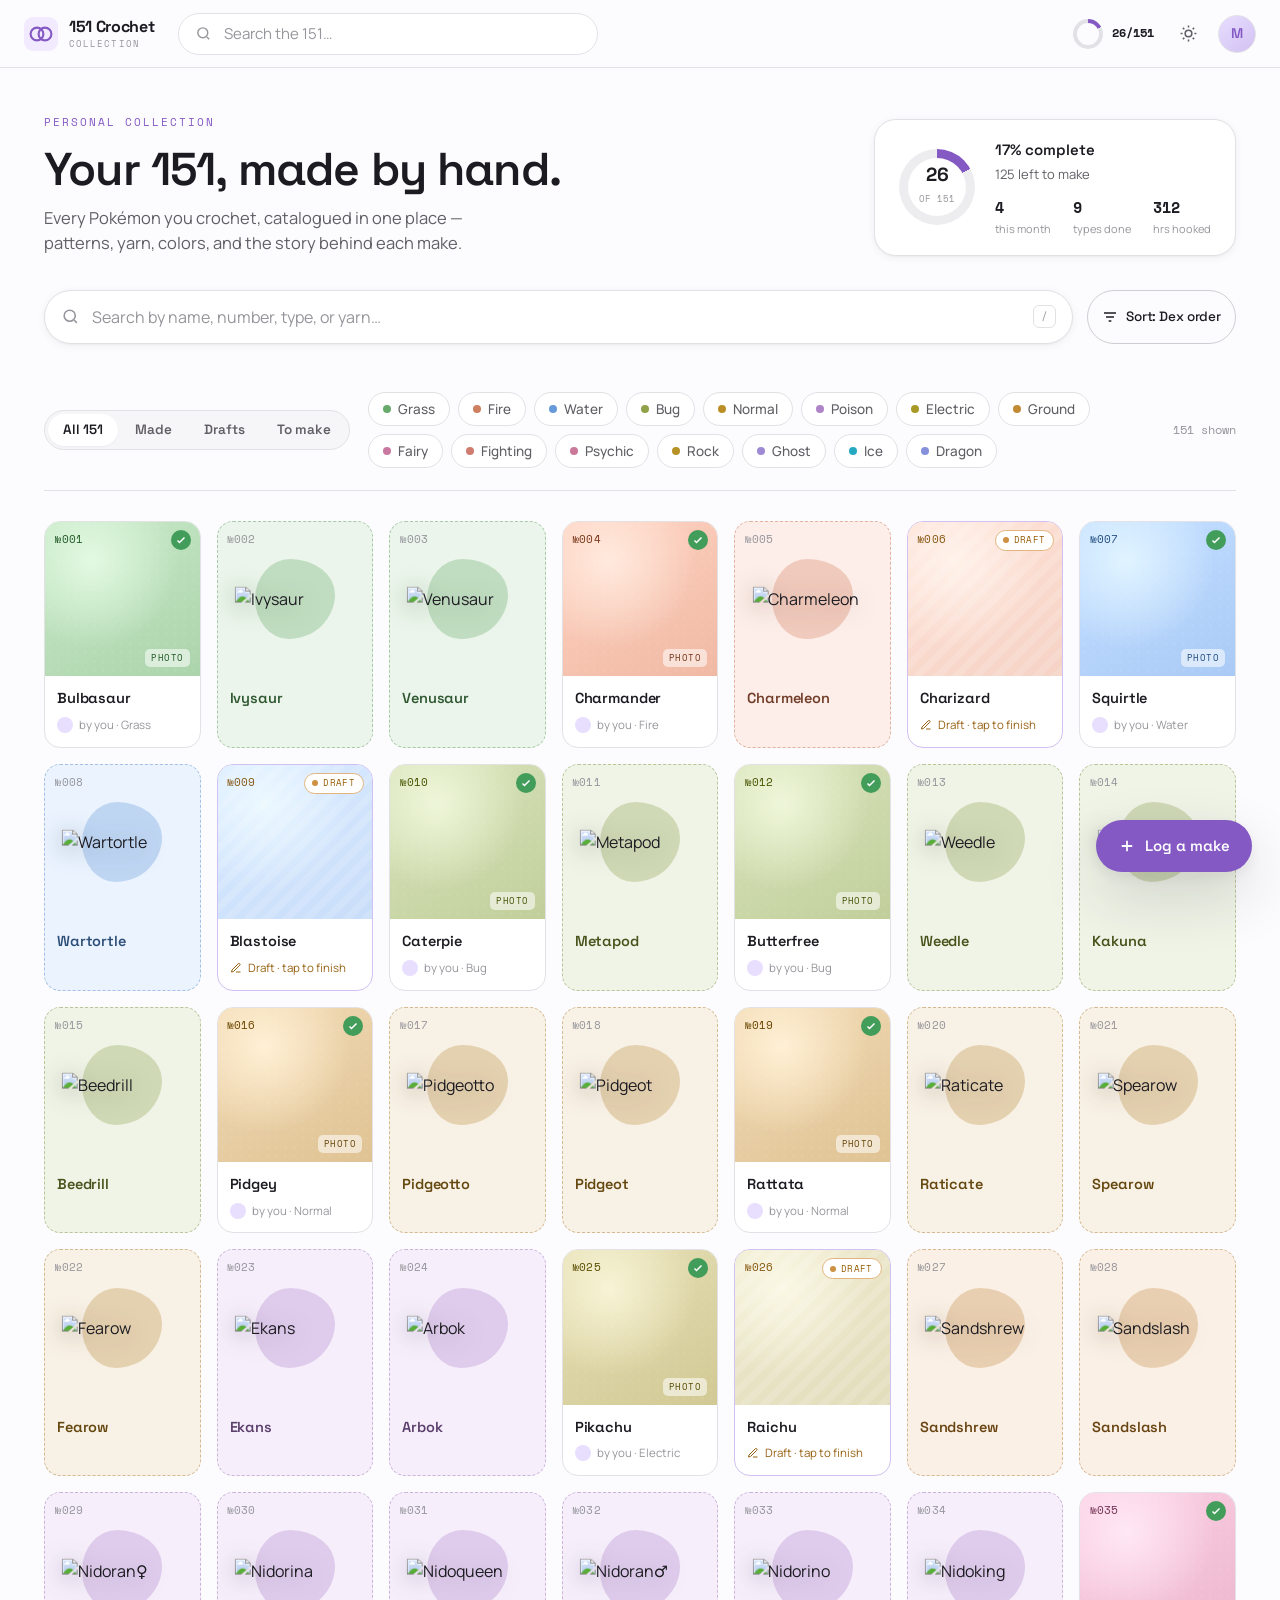
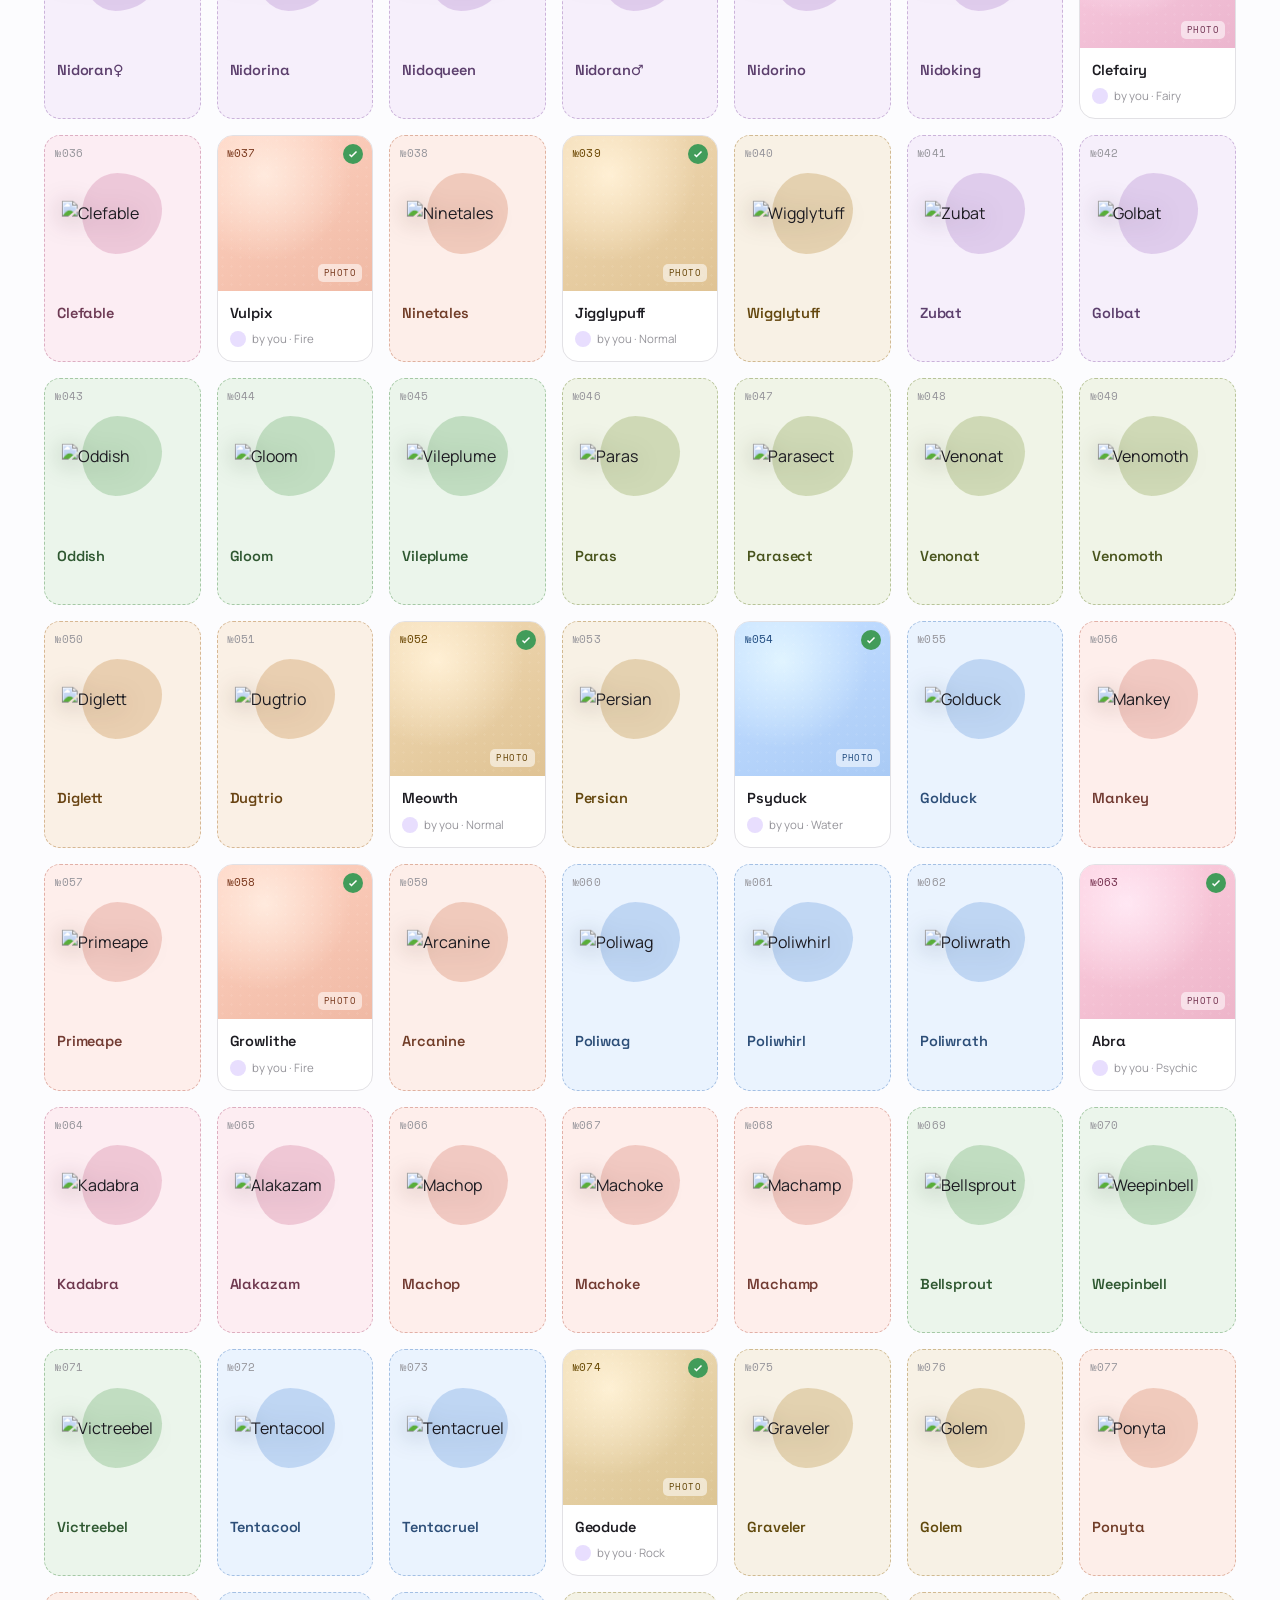
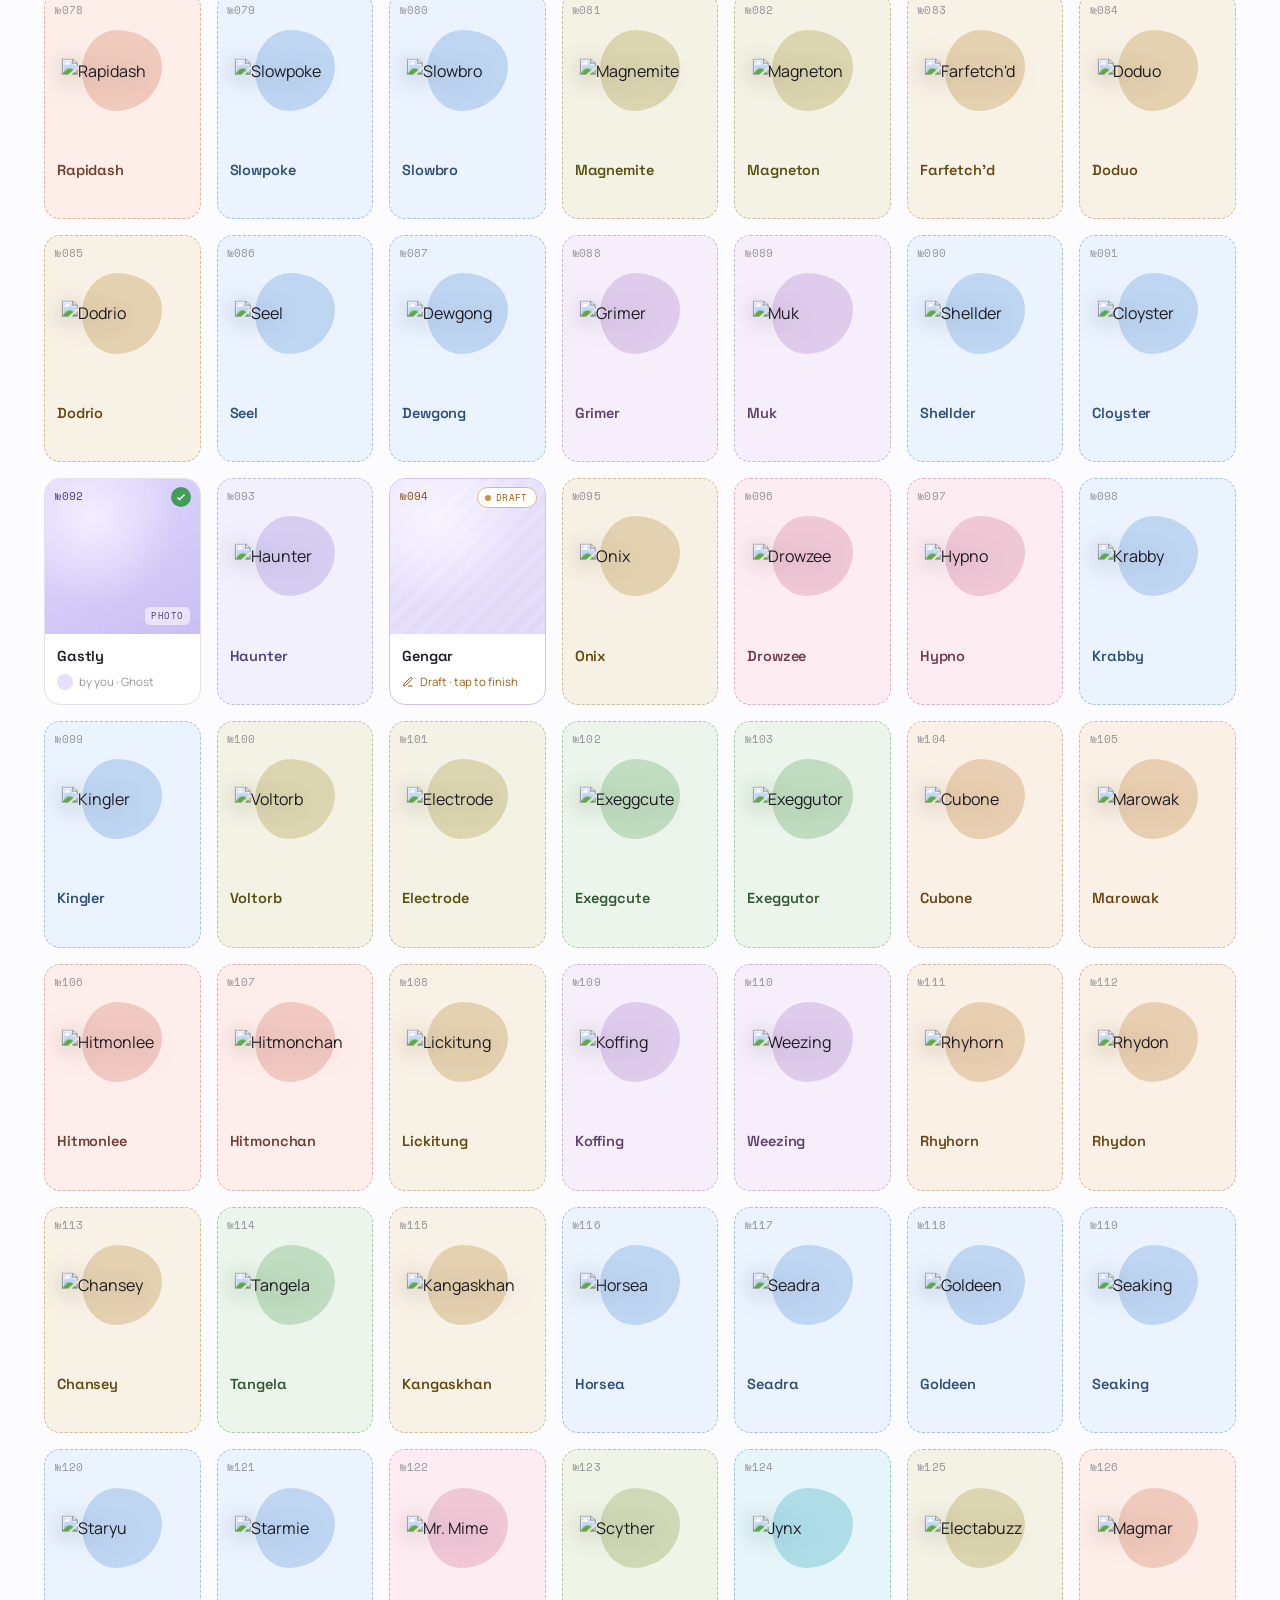
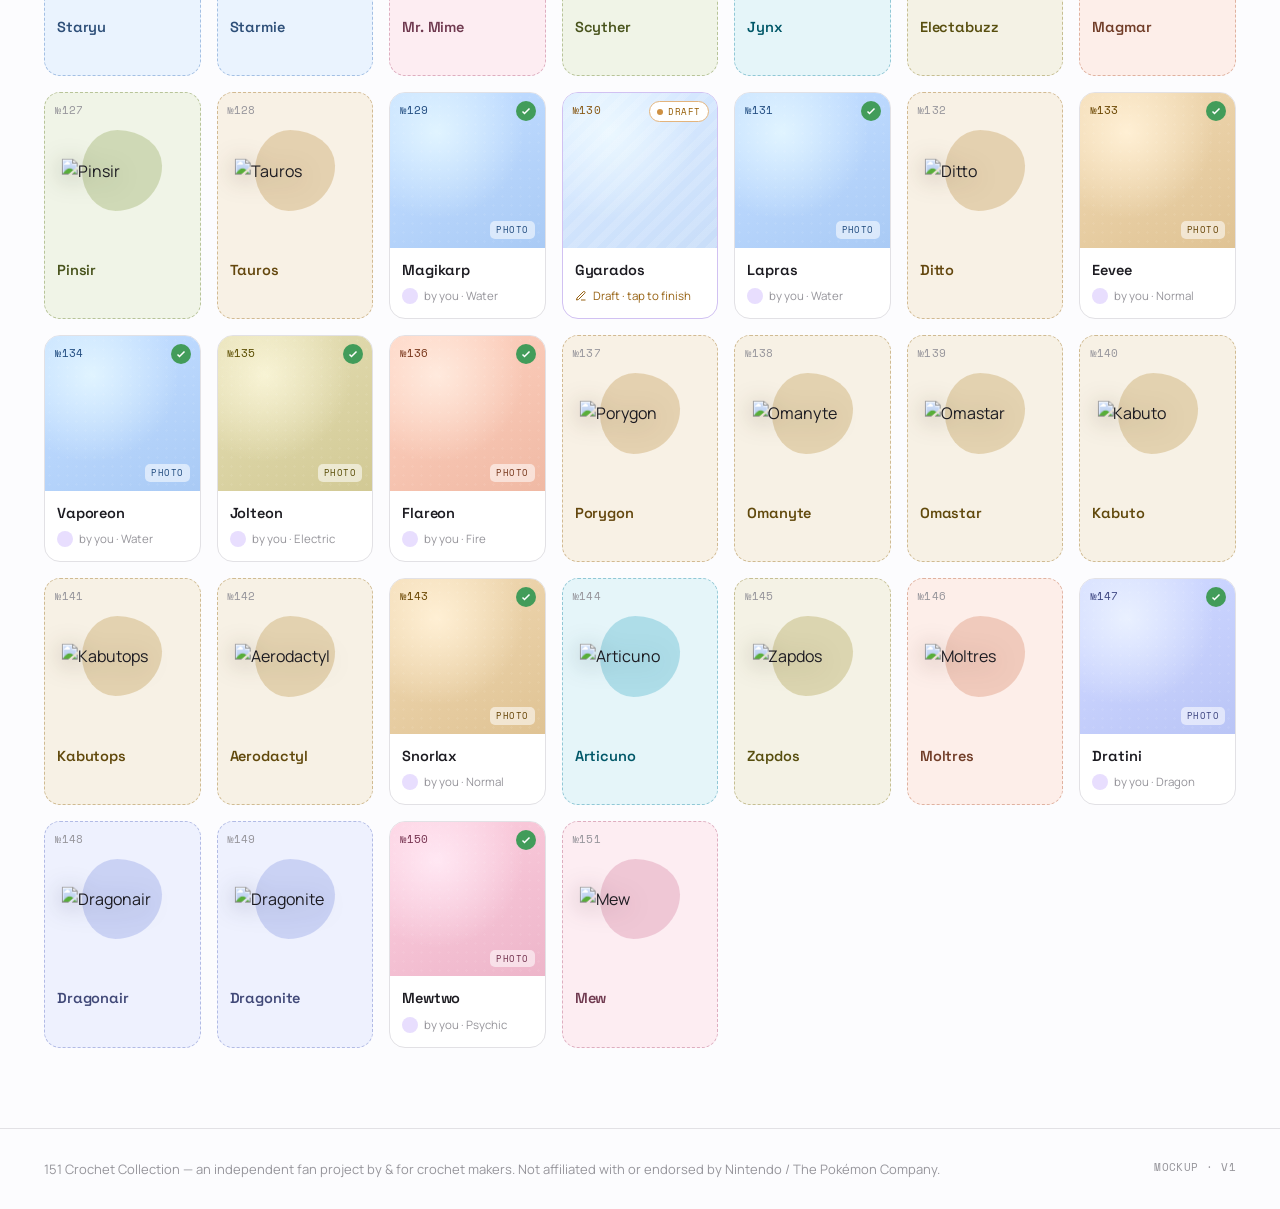
==== commit fab7c513: "Add Pokemon sprites and type-color accents to placeholder cells - Replaces ghost number in todo cell" ====
--- a/Collection.html
+++ b/Collection.html
@@ -177,18 +177,27 @@
 html[data-theme="dark"] .cell.draft .by { color: oklch(0.80 0.10 70); }
 
 /* — Uncollected: faint placeholder slot (number + name + silhouette) — */
-.cell.todo { background: var(--bg-subtle); border-style: dashed; border-color: var(--border-strong); }
-.cell.todo:hover { border-color: var(--accent-line); background: var(--accent-soft); }
+.cell.todo { background: oklch(0.96 0.018 var(--th)); border-style: dashed; border-color: oklch(0.80 0.06 var(--th)); }
+html[data-theme="dark"] .cell.todo { background: oklch(0.20 0.018 var(--th)); border-color: oklch(0.34 0.06 var(--th)); }
+.cell.todo:hover { border-color: oklch(0.68 0.10 var(--th)); background: oklch(0.93 0.030 var(--th)); }
+html[data-theme="dark"] .cell.todo:hover { border-color: oklch(0.52 0.10 var(--th)); background: oklch(0.25 0.030 var(--th)); }
 .cell.todo .photo { display: grid; place-items: center; }
 .cell.todo .ghost-num { font-family: var(--font-display); font-weight: 700; font-size: 40px;
   color: var(--text-ghost); opacity: 0.55; letter-spacing: -0.03em; }
 .cell.todo .silhouette { position: absolute; inset: 0; display: grid; place-items: center; opacity: 0.5; }
-.cell.todo .silhouette .blob { width: 46%; height: 46%; border-radius: 44% 56% 58% 42% / 50% 44% 56% 50%;
-  background: oklch(0.88 0.012 var(--th)); }
-html[data-theme="dark"] .cell.todo .silhouette .blob { background: oklch(0.30 0.014 var(--th)); }
-.cell.todo .nm { color: var(--text-faint); }
-.cell.todo .add-hint { display: flex; align-items: center; gap: 5px; margin-top: 6px; font-size: 11.5px; color: var(--accent);
+.cell.todo .silhouette .blob { width: 52%; height: 52%; border-radius: 44% 56% 58% 42% / 50% 44% 56% 50%;
+  background: oklch(0.78 0.08 var(--th)); }
+html[data-theme="dark"] .cell.todo .silhouette .blob { background: oklch(0.32 0.08 var(--th)); }
+.cell.todo .poke-img {
+  position: absolute; width: 78%; height: auto; z-index: 3;
+  top: 50%; left: 50%; transform: translate(-50%, -50%);
+  filter: drop-shadow(0 4px 12px oklch(0.25 0.08 var(--th) / 0.30));
+}
+.cell.todo .nm { color: oklch(0.42 0.08 var(--th)); }
+html[data-theme="dark"] .cell.todo .nm { color: oklch(0.78 0.08 var(--th)); }
+.cell.todo .add-hint { display: flex; align-items: center; gap: 5px; margin-top: 6px; font-size: 11.5px; color: oklch(0.50 0.12 var(--th));
   opacity: 0; transform: translateY(2px); transition: all var(--dur) var(--ease); }
+html[data-theme="dark"] .cell.todo .add-hint { color: oklch(0.75 0.12 var(--th)); }
 .cell.todo:hover .add-hint { opacity: 1; transform: none; }
 
 /* ============================ FAB / footer ============================ */
@@ -364,7 +373,7 @@
     <div class="photo">
       <span class="dex">№${num}</span>
       <span class="silhouette"><span class="blob"></span></span>
-      <span class="ghost-num">${dex}</span>
+      <img class="poke-img" src="https://raw.githubusercontent.com/PokeAPI/sprites/master/sprites/pokemon/other/home/${dex}.png" alt="${name}" loading="lazy">
     </div>
     <div class="meta">
       <div class="nm">${name}</div>
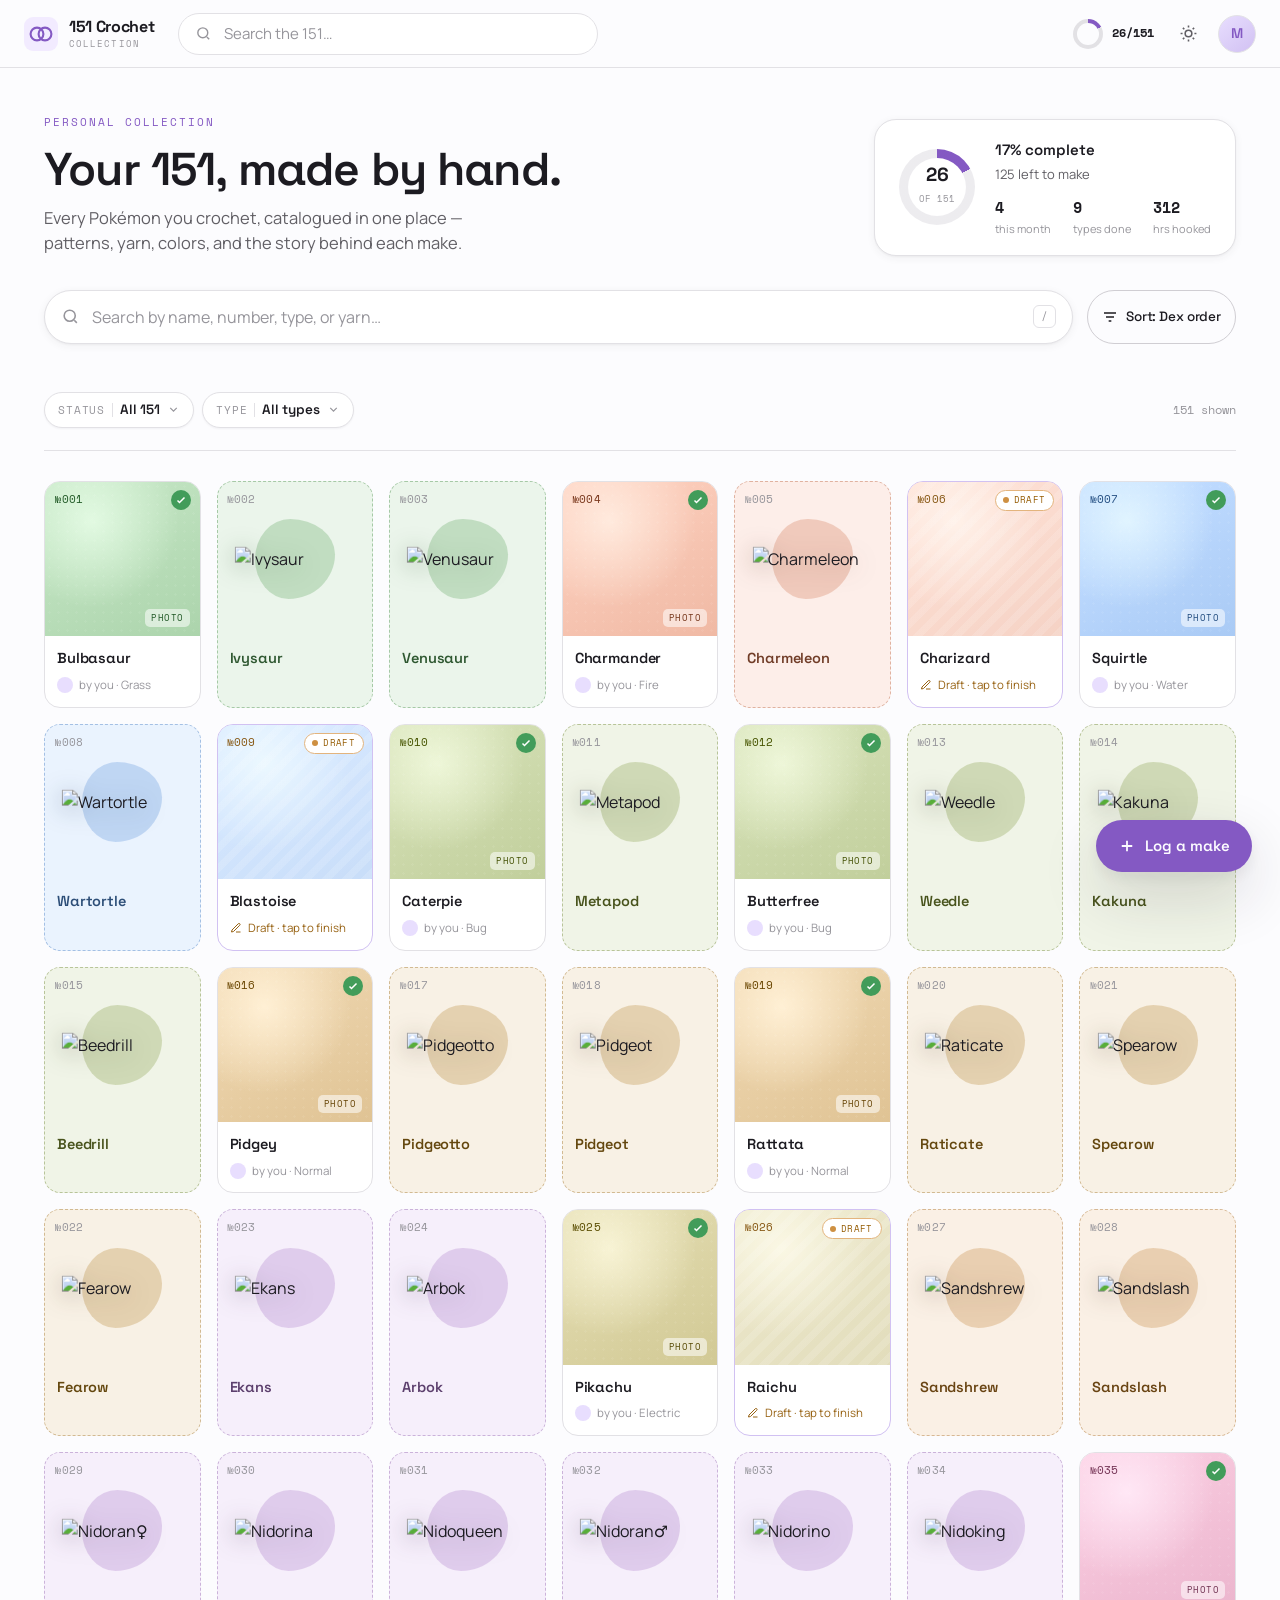
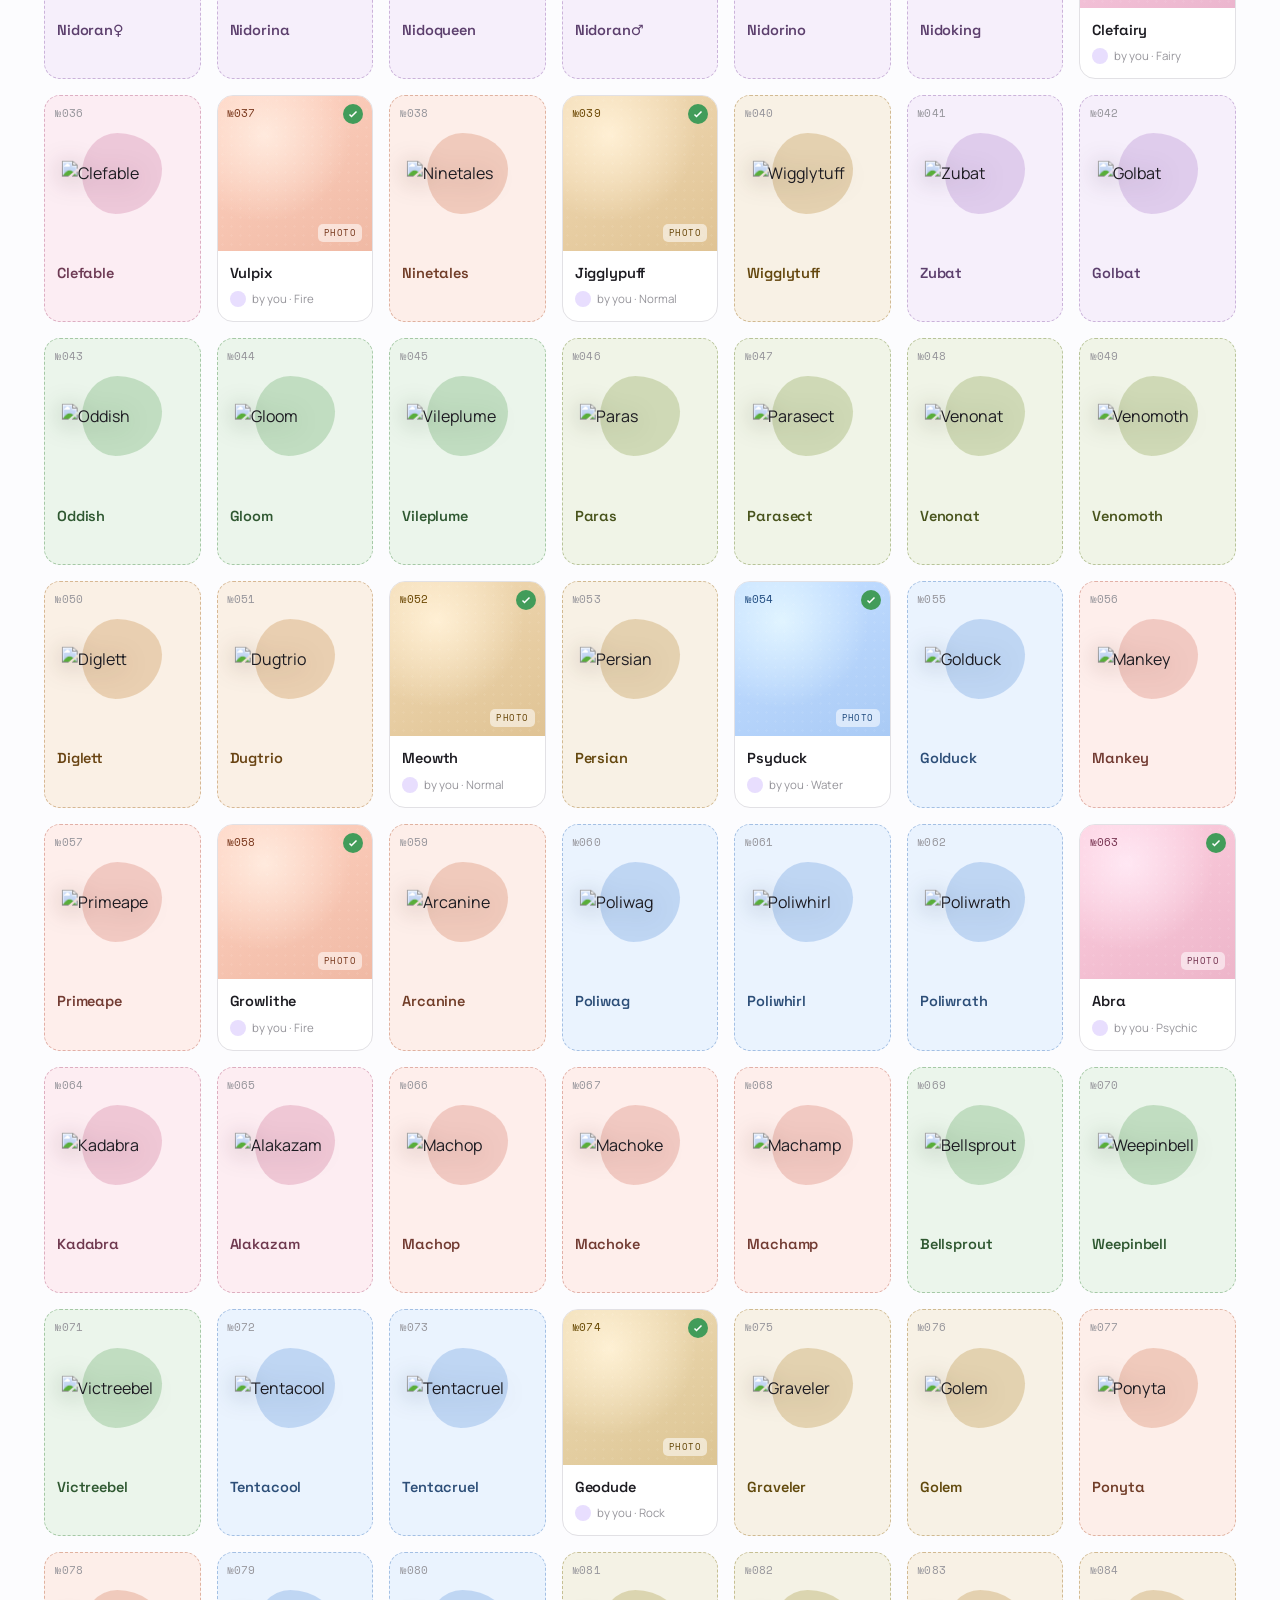
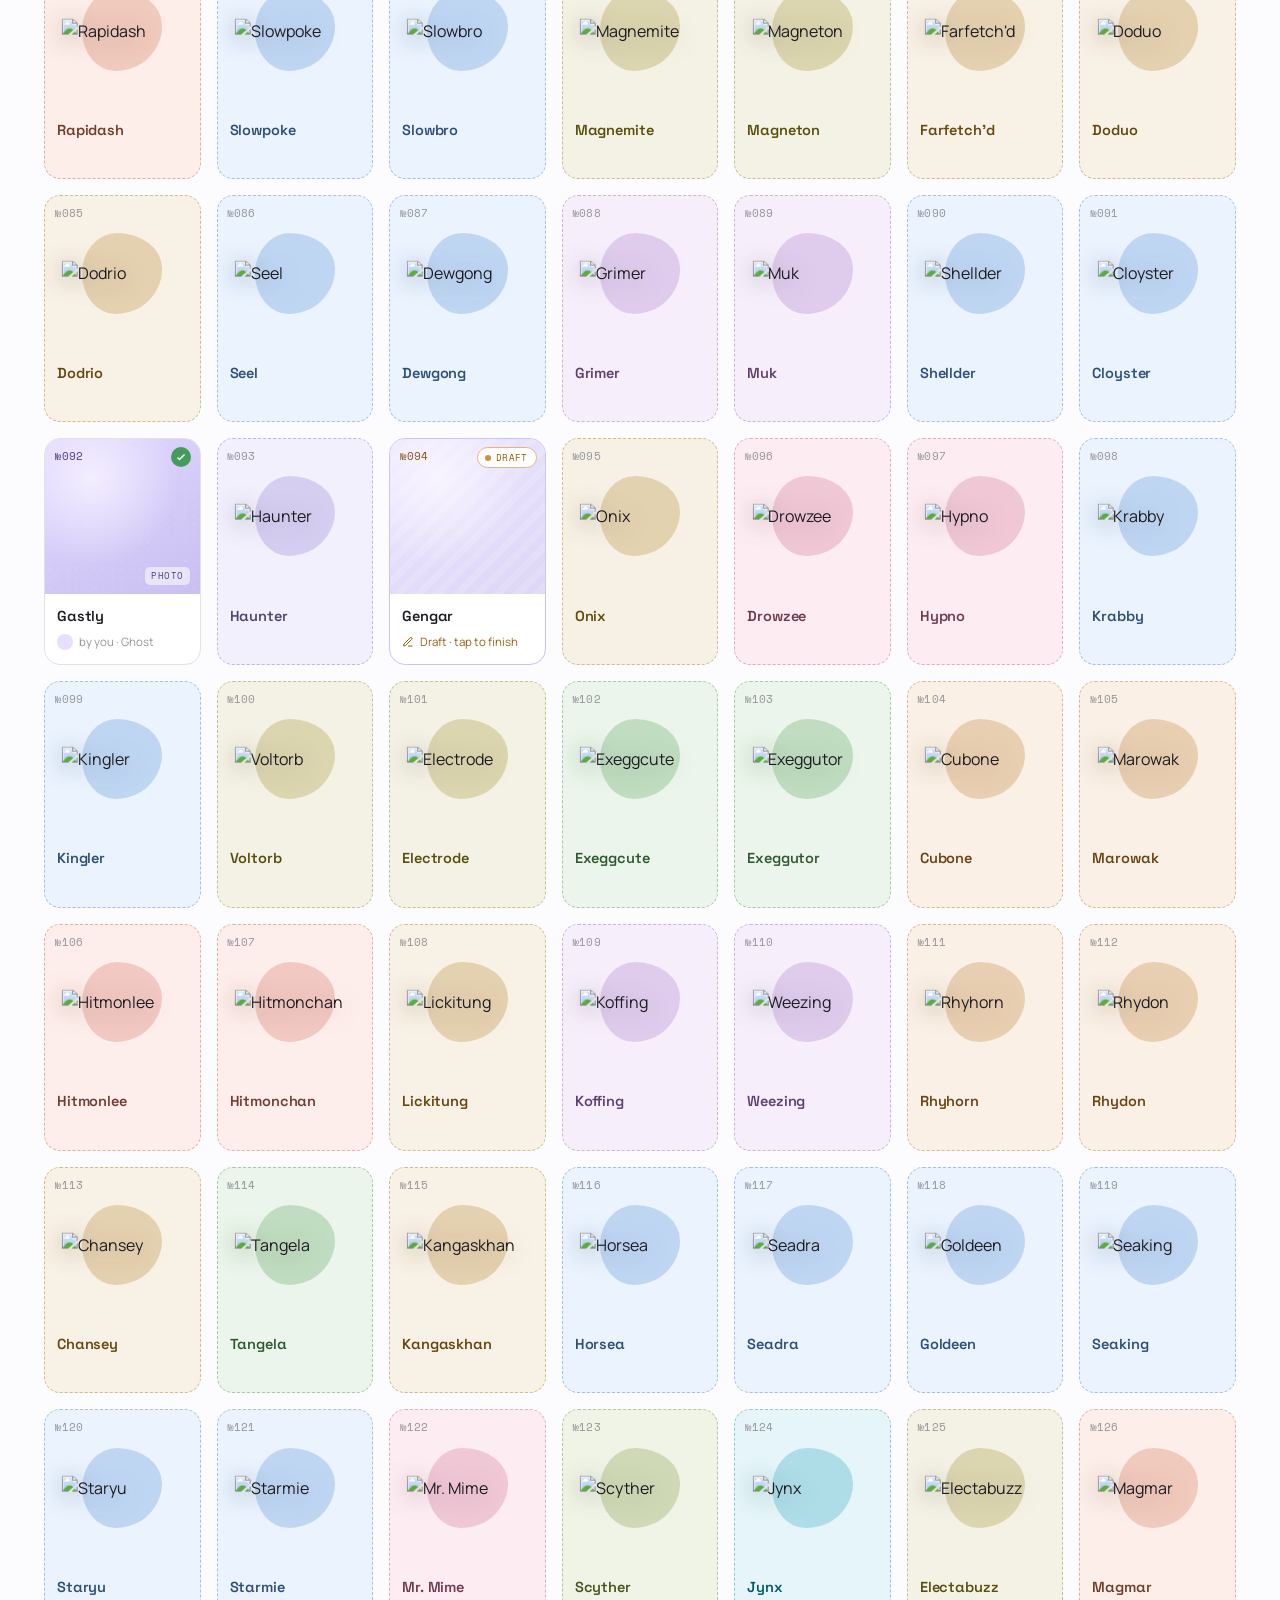
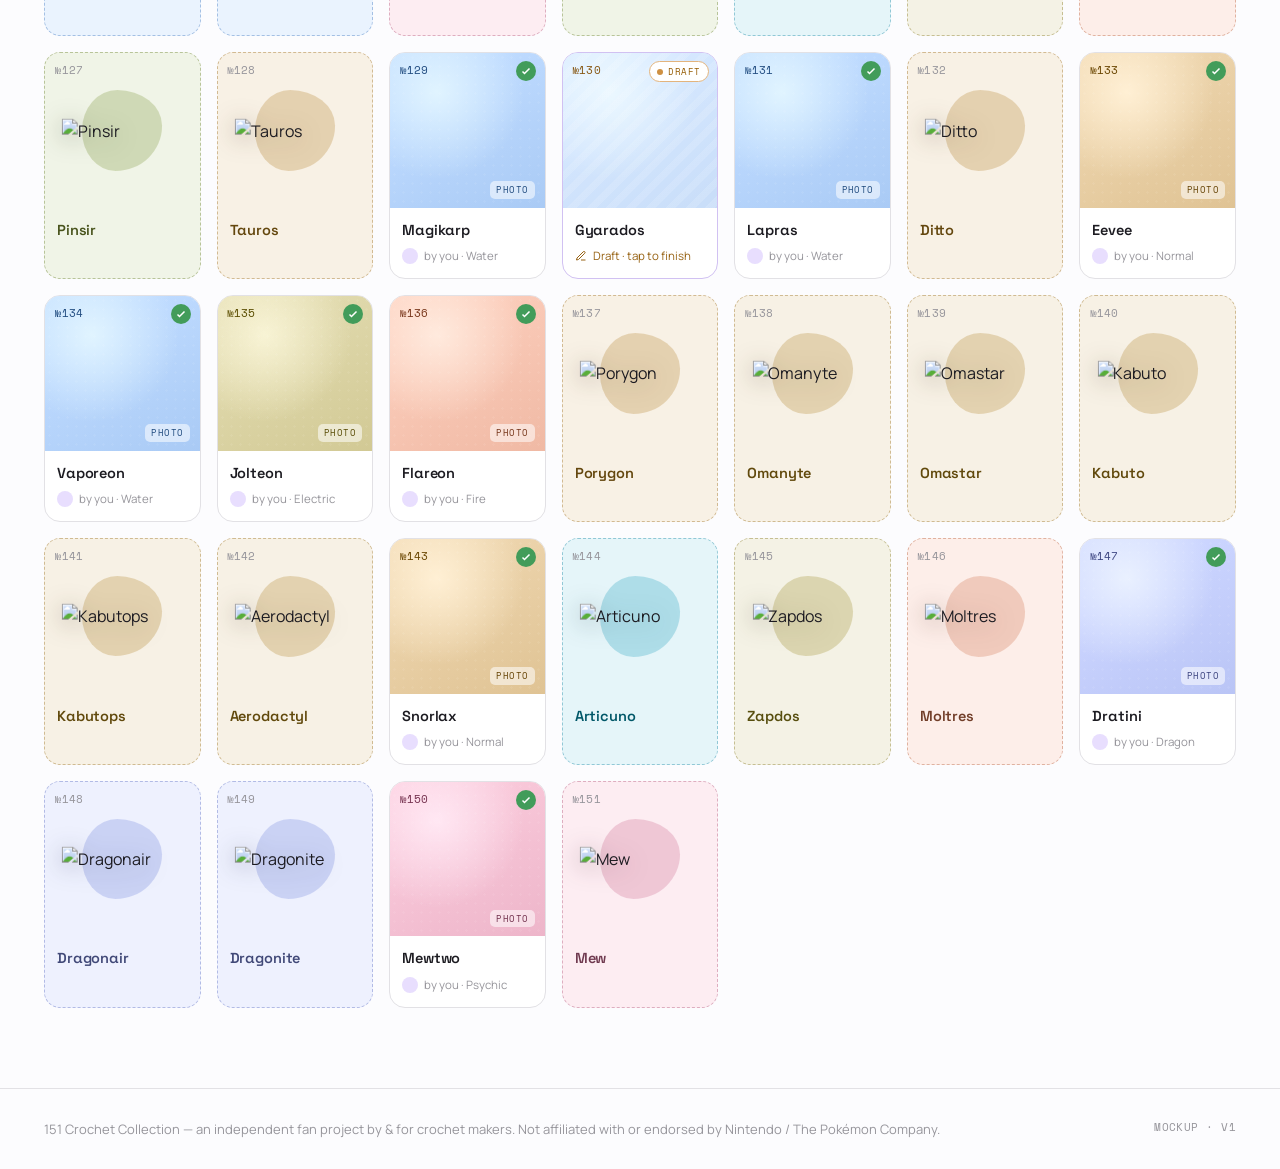
==== commit 4a66108e: "Replace inline filter chips with Status + Type dropdowns The 18 type chips wrapping across multiple " ====
--- a/Collection.html
+++ b/Collection.html
@@ -88,13 +88,63 @@
   border: 1px solid var(--border); border-radius: 6px; padding: 2px 7px; }
 
 /* ============================ Filters ============================ */
-.filters { display: flex; gap: 18px; align-items: center; margin-top: 22px; flex-wrap: wrap;
+.filters { display: flex; gap: 10px; align-items: center; margin-top: 22px; flex-wrap: wrap;
   padding-bottom: 22px; border-bottom: 1px solid var(--border); }
-.seg { display: inline-flex; background: var(--surface-2); border: 1px solid var(--border); border-radius: var(--r-pill); padding: 3px; gap: 2px; }
-.seg button { height: 32px; padding: 0 15px; border-radius: var(--r-pill); font-size: 13.5px; font-weight: 600;
-  font-family: var(--font-display); color: var(--text-muted); transition: all var(--dur) var(--ease); }
-.seg button.is-active { background: var(--surface); color: var(--text); box-shadow: var(--shadow-xs); }
-.type-filters { display: flex; gap: 8px; flex-wrap: wrap; flex: 1; }
+.filter-group { display: flex; gap: 8px; flex-wrap: wrap; }
+
+/* — Dropdown trigger — */
+.dropdown { position: relative; }
+.drop-trigger {
+  display: inline-flex; align-items: center; gap: 7px;
+  height: 36px; padding: 0 13px;
+  border-radius: var(--r-pill);
+  background: var(--surface); border: 1px solid var(--border); box-shadow: var(--shadow-xs);
+  font-family: var(--font-display); font-size: 13.5px; font-weight: 500; color: var(--text);
+  cursor: pointer; white-space: nowrap;
+  transition: border-color var(--dur) var(--ease), background var(--dur) var(--ease);
+}
+.drop-trigger:hover { border-color: var(--border-strong); background: var(--surface-2); }
+.drop-trigger.has-value { background: var(--accent-soft); border-color: var(--accent-line); color: var(--accent); }
+.drop-trigger[aria-expanded="true"] { border-color: var(--accent); }
+.drop-label { font-family: var(--font-mono); font-size: 10.5px; letter-spacing: 0.08em; text-transform: uppercase;
+  color: var(--text-faint); }
+.drop-trigger.has-value .drop-label { color: var(--accent); opacity: 0.65; }
+.drop-sep { width: 1px; height: 14px; background: var(--border); flex-shrink: 0; }
+.drop-val { font-weight: 600; }
+.drop-chev { width: 13px; height: 13px; color: var(--text-faint); flex-shrink: 0;
+  transition: transform var(--dur) var(--ease); }
+.drop-trigger[aria-expanded="true"] .drop-chev { transform: rotate(180deg); }
+.drop-trigger.has-value .drop-chev { color: var(--accent); }
+
+/* — Dropdown panel — */
+.drop-panel {
+  position: absolute; top: calc(100% + 7px); left: 0; z-index: 200;
+  min-width: 168px; max-height: 300px; overflow-y: auto;
+  background: var(--surface); border: 1px solid var(--border);
+  border-radius: var(--r-md); box-shadow: var(--shadow-lg);
+  padding: 4px;
+  opacity: 0; visibility: hidden; transform: translateY(-6px);
+  transition: opacity 130ms var(--ease), transform 130ms var(--ease), visibility 0s 130ms;
+  scrollbar-width: thin; scrollbar-color: var(--border) transparent;
+}
+html[data-theme="dark"] .drop-panel { background: var(--surface-2); }
+.drop-panel.is-open {
+  opacity: 1; visibility: visible; transform: none;
+  transition: opacity 130ms var(--ease), transform 130ms var(--ease);
+}
+.drop-opt {
+  display: flex; align-items: center; gap: 8px;
+  width: 100%; padding: 7px 9px; border-radius: 7px;
+  font-family: var(--font-display); font-size: 13.5px; font-weight: 500;
+  color: var(--text); cursor: pointer; text-align: left; white-space: nowrap;
+  transition: background var(--dur) var(--ease);
+}
+.drop-opt:hover { background: var(--surface-2); }
+html[data-theme="dark"] .drop-opt:hover { background: var(--bg); }
+.drop-opt.is-active { background: var(--accent-soft); color: var(--accent); font-weight: 600; }
+.drop-opt .dot { width: 8px; height: 8px; border-radius: 50%; flex-shrink: 0; }
+.drop-divider { height: 1px; background: var(--border); margin: 4px 2px; }
+
 .filters .count { font-family: var(--font-mono); font-size: 12px; color: var(--text-faint); margin-left: auto; }
 
 /* ============================ Grid ============================ */
@@ -302,13 +352,41 @@
 
   <!-- ===== Filters ===== -->
   <div class="filters">
-    <div class="seg" role="tablist">
-      <button class="is-active" data-f="all">All 151</button>
-      <button data-f="made">Made</button>
-      <button data-f="draft">Drafts</button>
-      <button data-f="todo">To make</button>
+    <div class="filter-group">
+
+      <!-- Status dropdown -->
+      <div class="dropdown" id="statusDrop">
+        <button class="drop-trigger" id="statusTrigger" aria-expanded="false" aria-haspopup="listbox">
+          <span class="drop-label">Status</span>
+          <span class="drop-sep"></span>
+          <span class="drop-val" id="statusVal">All 151</span>
+          <svg class="drop-chev" viewBox="0 0 24 24" fill="none" stroke="currentColor" stroke-width="2.2" aria-hidden="true"><path d="M6 9l6 6 6-6"/></svg>
+        </button>
+        <div class="drop-panel" id="statusPanel" role="listbox" aria-label="Filter by status">
+          <button class="drop-opt is-active" data-f="all" data-label="All 151" role="option">All 151</button>
+          <div class="drop-divider"></div>
+          <button class="drop-opt" data-f="made" data-label="Made" role="option">
+            <span class="dot" style="background:var(--good)"></span>Made
+          </button>
+          <button class="drop-opt" data-f="draft" data-label="Drafts" role="option">
+            <span class="dot" style="background:var(--warn)"></span>Drafts
+          </button>
+          <button class="drop-opt" data-f="todo" data-label="To make" role="option">To make</button>
+        </div>
+      </div>
+
+      <!-- Type dropdown -->
+      <div class="dropdown" id="typeDrop">
+        <button class="drop-trigger" id="typeTrigger" aria-expanded="false" aria-haspopup="listbox">
+          <span class="drop-label">Type</span>
+          <span class="drop-sep"></span>
+          <span class="drop-val" id="typeVal">All types</span>
+          <svg class="drop-chev" viewBox="0 0 24 24" fill="none" stroke="currentColor" stroke-width="2.2" aria-hidden="true"><path d="M6 9l6 6 6-6"/></svg>
+        </button>
+        <div class="drop-panel" id="typePanel" role="listbox" aria-label="Filter by type"></div>
+      </div>
+
     </div>
-    <div class="type-filters" id="typeFilters"></div>
     <div class="count" id="resultCount">151 shown</div>
   </div>
 
@@ -395,22 +473,75 @@
   document.getElementById('resultCount').textContent = rows.length + ' shown';
 }
 
-/* type filter chips */
+/* — Dropdown filter logic — */
 const types = [...new Set(DEX.map(d=>d[2]))];
 let activeType = null, activeState = 'all';
-const tf = document.getElementById('typeFilters');
-tf.innerHTML = types.map(t=>`<button class="chip" data-type="${t}" style="--th:${TYPE_HUE[t]}"><span class="dot" style="background:oklch(0.62 0.13 ${TYPE_HUE[t]})"></span>${t}</button>`).join('');
-tf.addEventListener('click', e=>{
-  const b = e.target.closest('.chip'); if(!b) return;
-  const t = b.dataset.type;
-  if(activeType===t){ activeType=null; b.classList.remove('is-active'); }
-  else { tf.querySelectorAll('.chip').forEach(c=>c.classList.remove('is-active')); activeType=t; b.classList.add('is-active'); }
+
+/* build type options */
+const typePanel = document.getElementById('typePanel');
+typePanel.innerHTML =
+  '<button class="drop-opt is-active" data-type="" data-label="All types" role="option">All types</button>' +
+  types.map(t=>`<button class="drop-opt" data-type="${t}" data-label="${t}" role="option"><span class="dot" style="background:oklch(0.62 0.13 ${TYPE_HUE[t]})"></span>${t}</button>`).join('');
+
+const statusPanel = document.getElementById('statusPanel');
+const statusTrigger = document.getElementById('statusTrigger');
+const typeTrigger   = document.getElementById('typeTrigger');
+const statusVal     = document.getElementById('statusVal');
+const typeVal       = document.getElementById('typeVal');
+
+function openDrop(panel, trigger) {
+  panel.classList.add('is-open');
+  trigger.setAttribute('aria-expanded', 'true');
+}
+function closeDrop(panel, trigger) {
+  panel.classList.remove('is-open');
+  trigger.setAttribute('aria-expanded', 'false');
+}
+function toggleDrop(panel, trigger, other, otherTrigger) {
+  if(panel.classList.contains('is-open')) { closeDrop(panel, trigger); }
+  else { closeDrop(other, otherTrigger); openDrop(panel, trigger); }
+}
+
+statusTrigger.addEventListener('click', e => {
+  e.stopPropagation();
+  toggleDrop(statusPanel, statusTrigger, typePanel, typeTrigger);
+});
+typeTrigger.addEventListener('click', e => {
+  e.stopPropagation();
+  toggleDrop(typePanel, typeTrigger, statusPanel, statusTrigger);
+});
+
+document.addEventListener('click', () => {
+  closeDrop(statusPanel, statusTrigger);
+  closeDrop(typePanel, typeTrigger);
+});
+document.addEventListener('keydown', e => {
+  if(e.key === 'Escape') {
+    closeDrop(statusPanel, statusTrigger);
+    closeDrop(typePanel, typeTrigger);
+  }
+});
+
+statusPanel.addEventListener('click', e => {
+  const b = e.target.closest('.drop-opt'); if(!b) return;
+  statusPanel.querySelectorAll('.drop-opt').forEach(x => x.classList.remove('is-active'));
+  b.classList.add('is-active');
+  activeState = b.dataset.f;
+  statusVal.textContent = b.dataset.label;
+  statusTrigger.classList.toggle('has-value', activeState !== 'all');
+  closeDrop(statusPanel, statusTrigger);
   render(activeState, activeType);
 });
-document.querySelector('.seg').addEventListener('click', e=>{
-  const b = e.target.closest('button'); if(!b) return;
-  document.querySelectorAll('.seg button').forEach(x=>x.classList.remove('is-active'));
-  b.classList.add('is-active'); activeState = b.dataset.f; render(activeState, activeType);
+
+typePanel.addEventListener('click', e => {
+  const b = e.target.closest('.drop-opt'); if(!b) return;
+  typePanel.querySelectorAll('.drop-opt').forEach(x => x.classList.remove('is-active'));
+  b.classList.add('is-active');
+  activeType = b.dataset.type || null;
+  typeVal.textContent = b.dataset.label;
+  typeTrigger.classList.toggle('has-value', activeType !== null);
+  closeDrop(typePanel, typeTrigger);
+  render(activeState, activeType);
 });
 
 render('all', null);
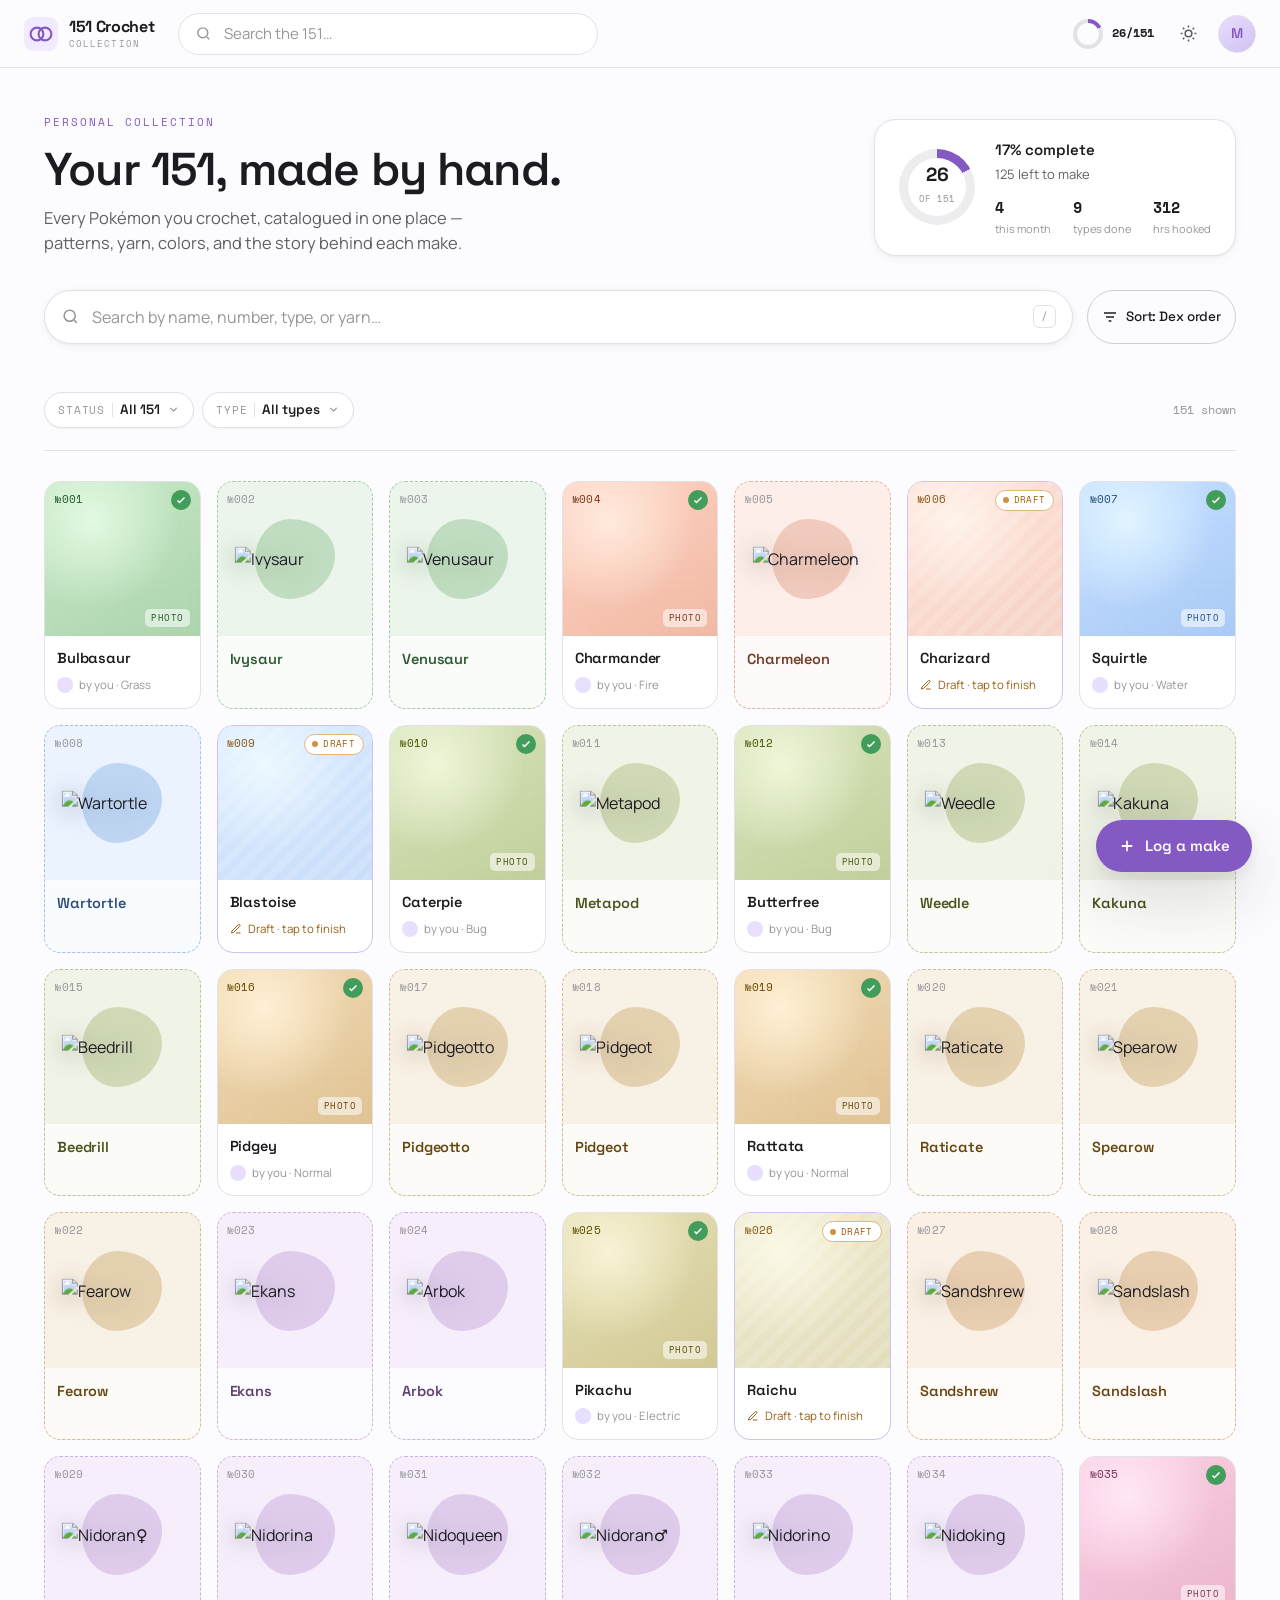
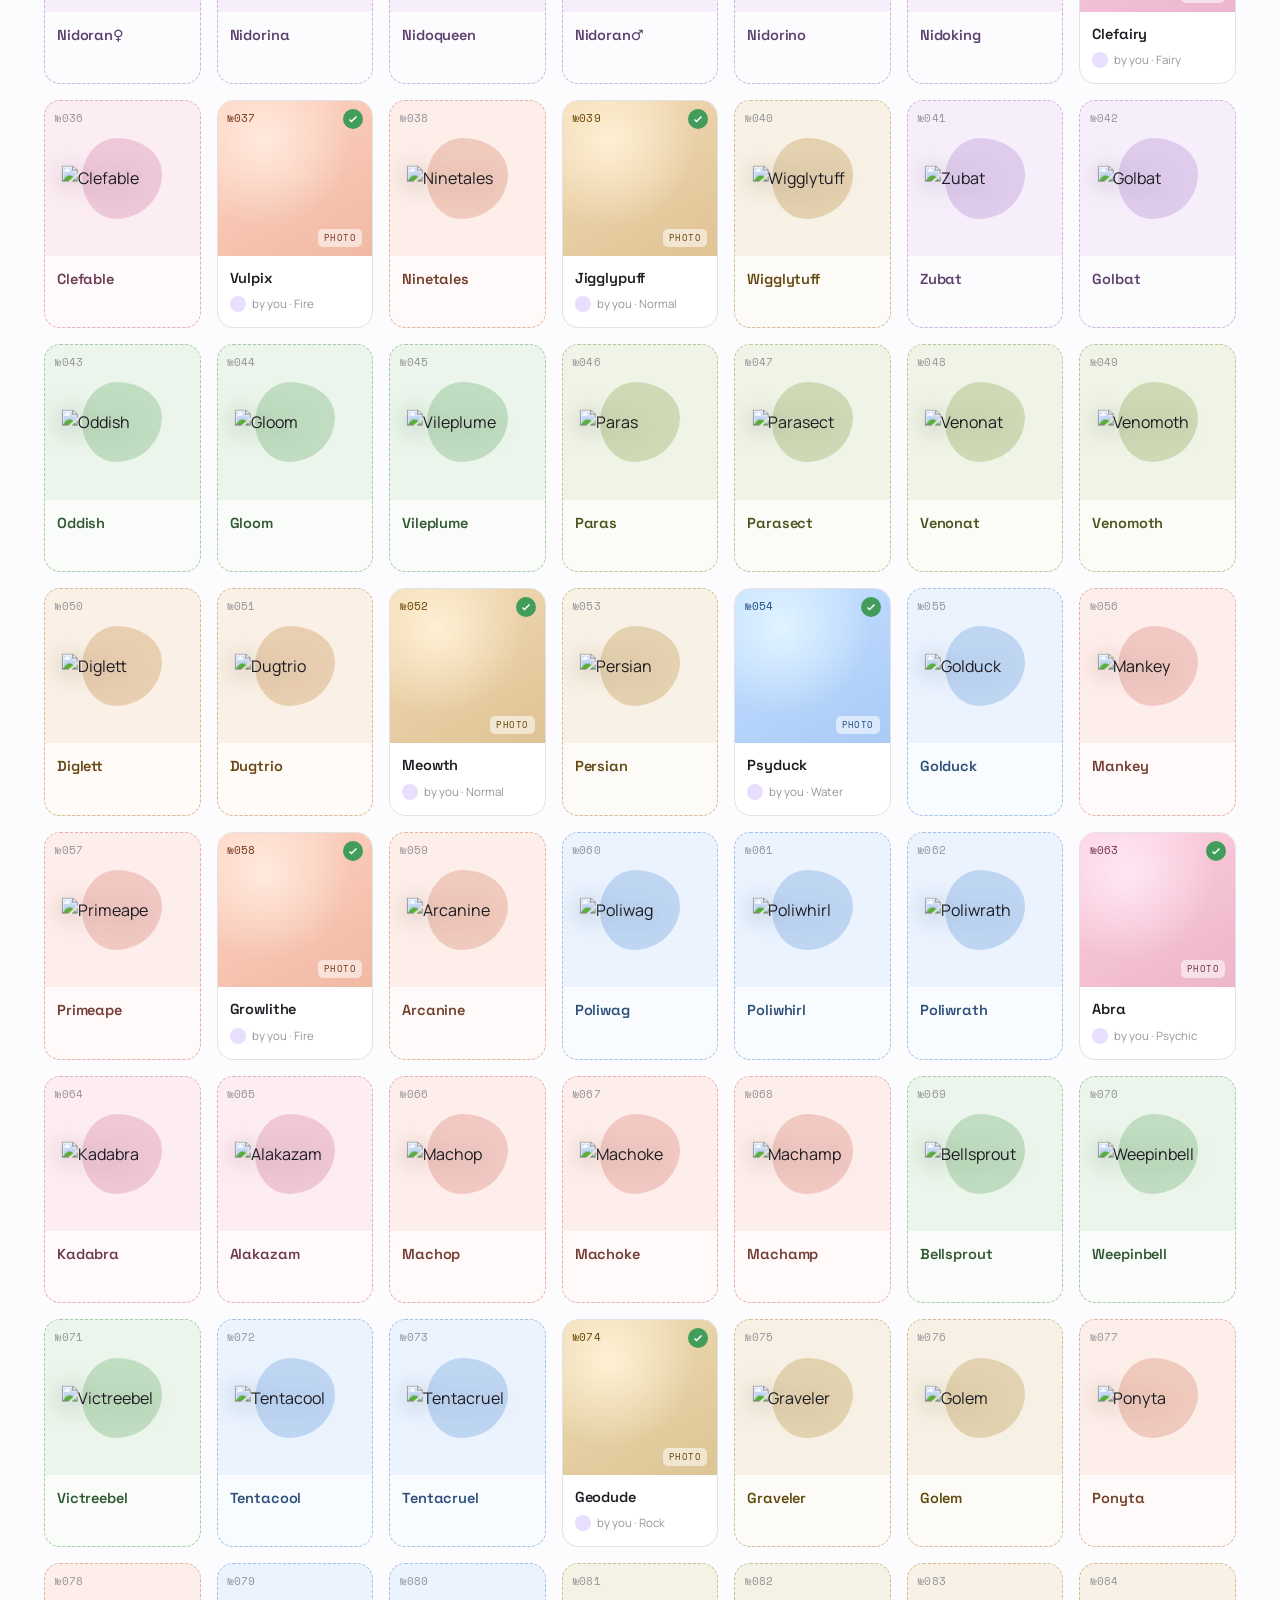
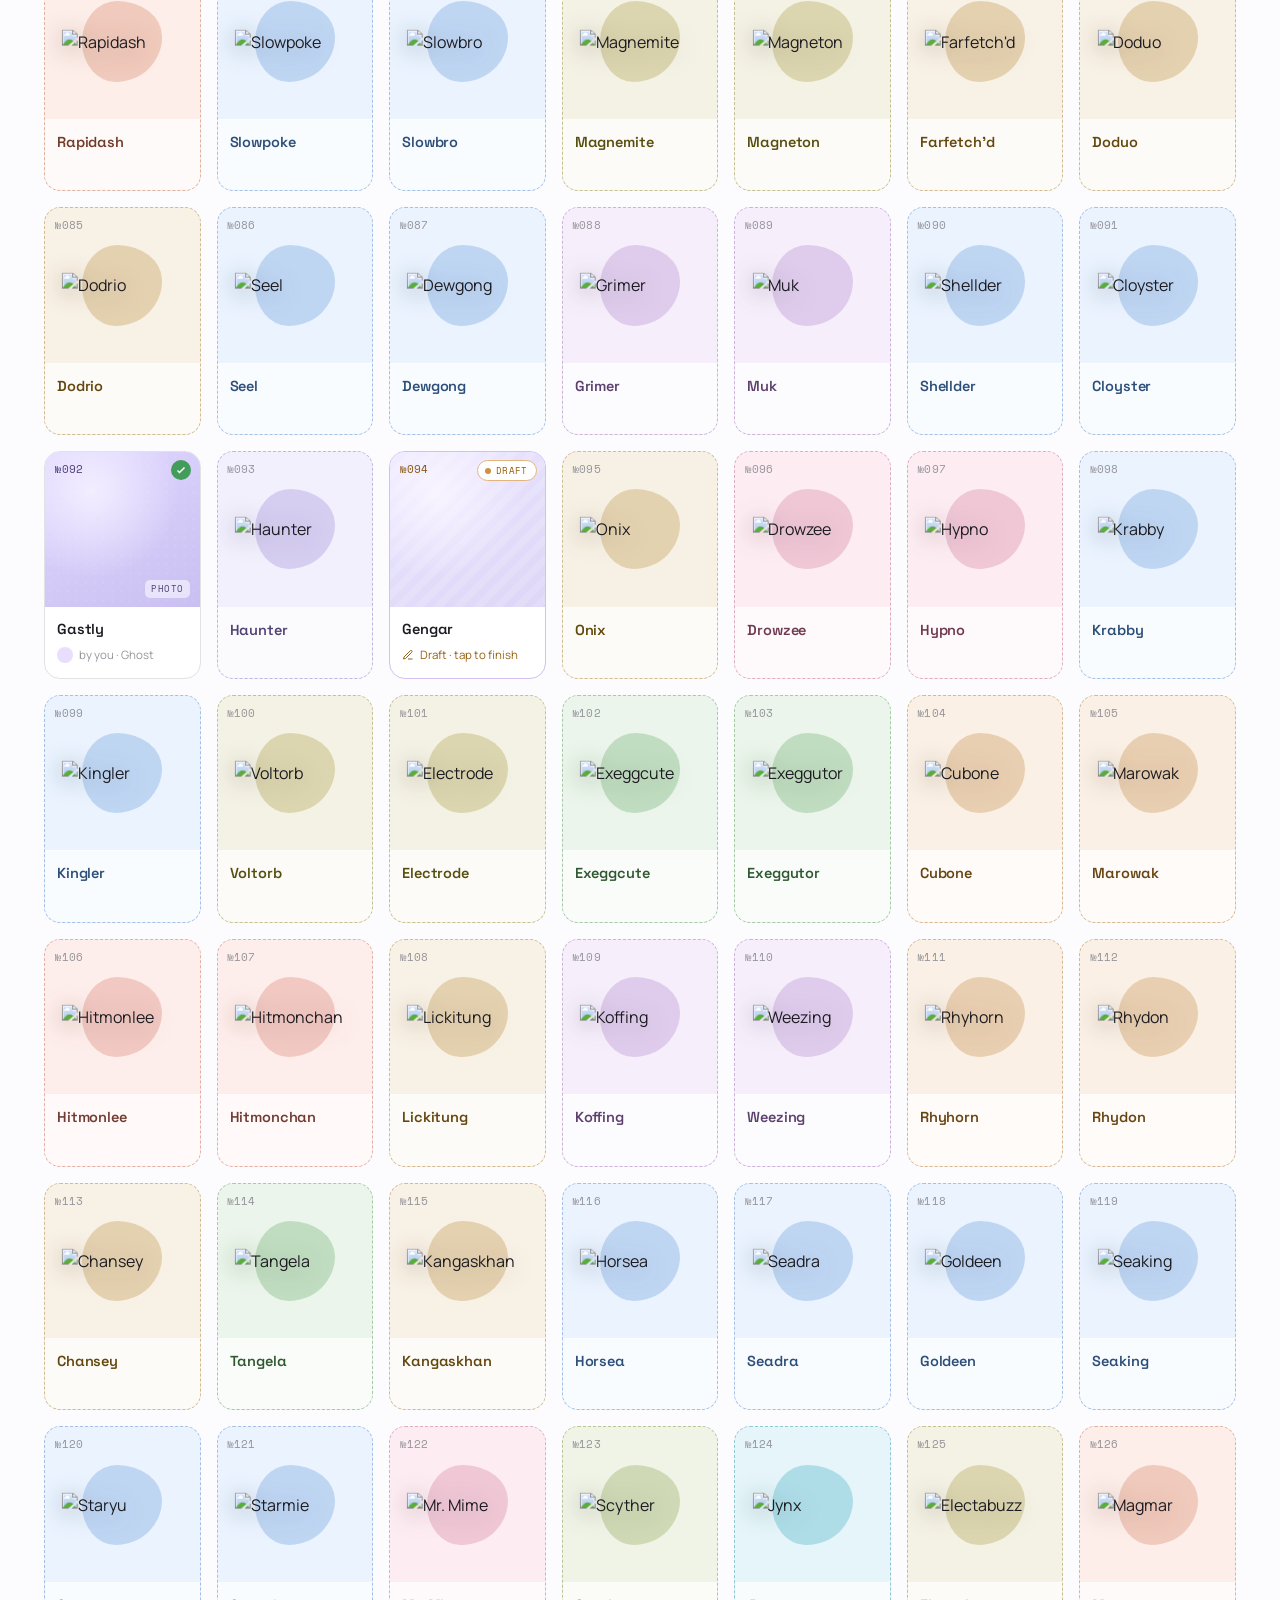
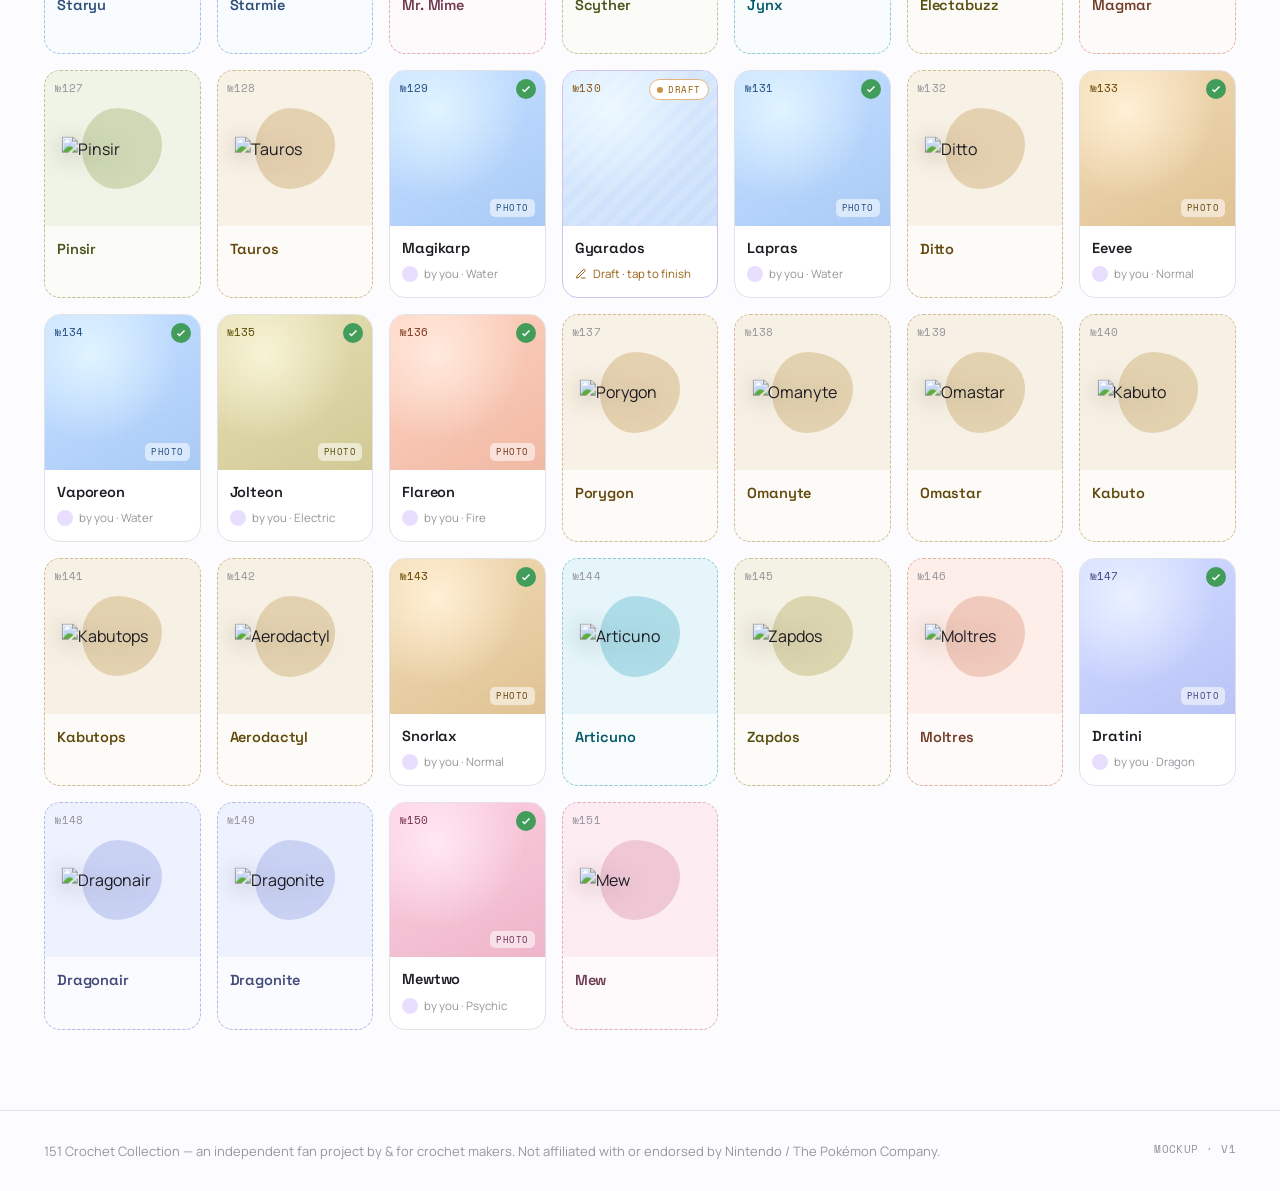
==== commit 50ebfb71: "Polish placeholder cards: white-frosted meta panel + official artwork - Adds a semi-transparent whit" ====
--- a/Collection.html
+++ b/Collection.html
@@ -243,6 +243,14 @@
   top: 50%; left: 50%; transform: translate(-50%, -50%);
   filter: drop-shadow(0 4px 12px oklch(0.25 0.08 var(--th) / 0.30));
 }
+.cell.todo .meta {
+  background: oklch(1 0 0 / 0.72);
+  border-top: 1px solid oklch(1 0 0 / 0.35);
+}
+html[data-theme="dark"] .cell.todo .meta {
+  background: oklch(0 0 0 / 0.40);
+  border-top: 1px solid oklch(0 0 0 / 0.18);
+}
 .cell.todo .nm { color: oklch(0.42 0.08 var(--th)); }
 html[data-theme="dark"] .cell.todo .nm { color: oklch(0.78 0.08 var(--th)); }
 .cell.todo .add-hint { display: flex; align-items: center; gap: 5px; margin-top: 6px; font-size: 11.5px; color: oklch(0.50 0.12 var(--th));
@@ -451,7 +459,7 @@
     <div class="photo">
       <span class="dex">№${num}</span>
       <span class="silhouette"><span class="blob"></span></span>
-      <img class="poke-img" src="https://raw.githubusercontent.com/PokeAPI/sprites/master/sprites/pokemon/other/home/${dex}.png" alt="${name}" loading="lazy">
+      <img class="poke-img" src="https://raw.githubusercontent.com/PokeAPI/sprites/master/sprites/pokemon/other/official-artwork/${dex}.png" alt="${name}" loading="lazy">
     </div>
     <div class="meta">
       <div class="nm">${name}</div>
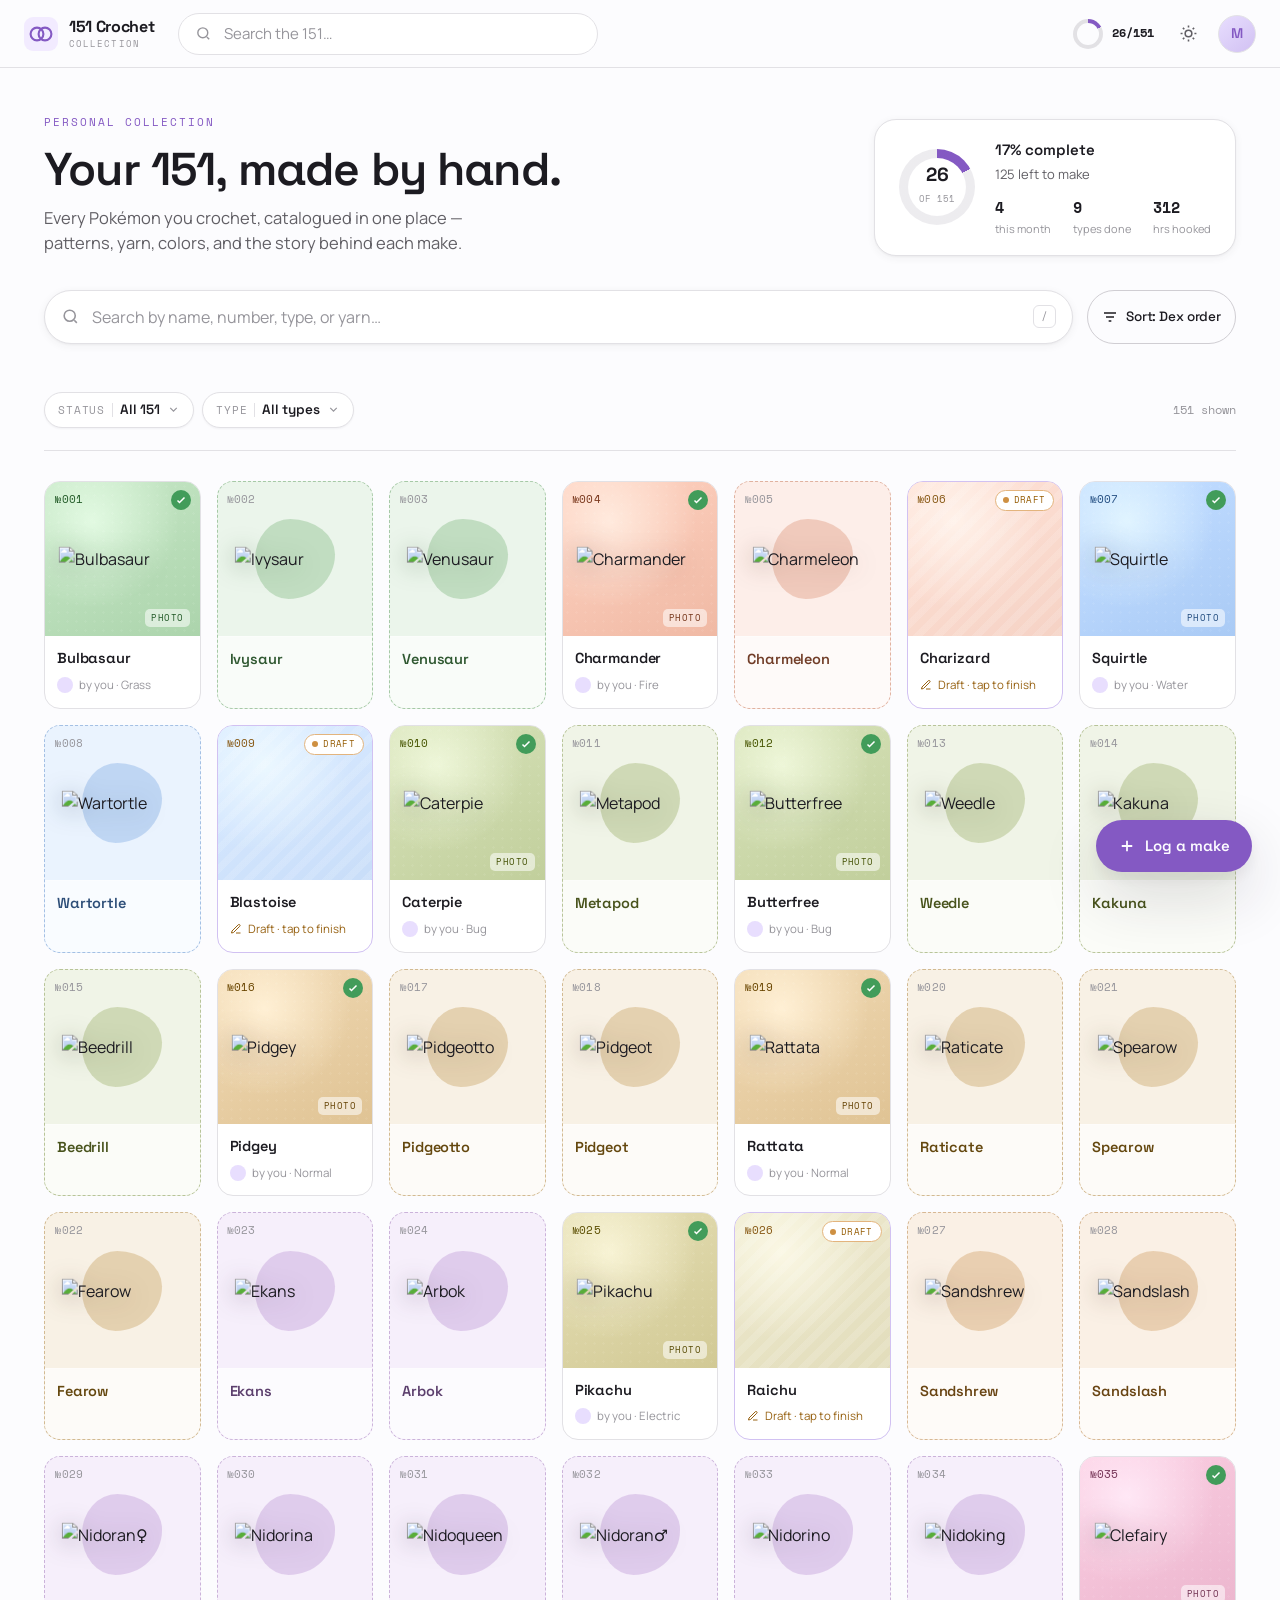
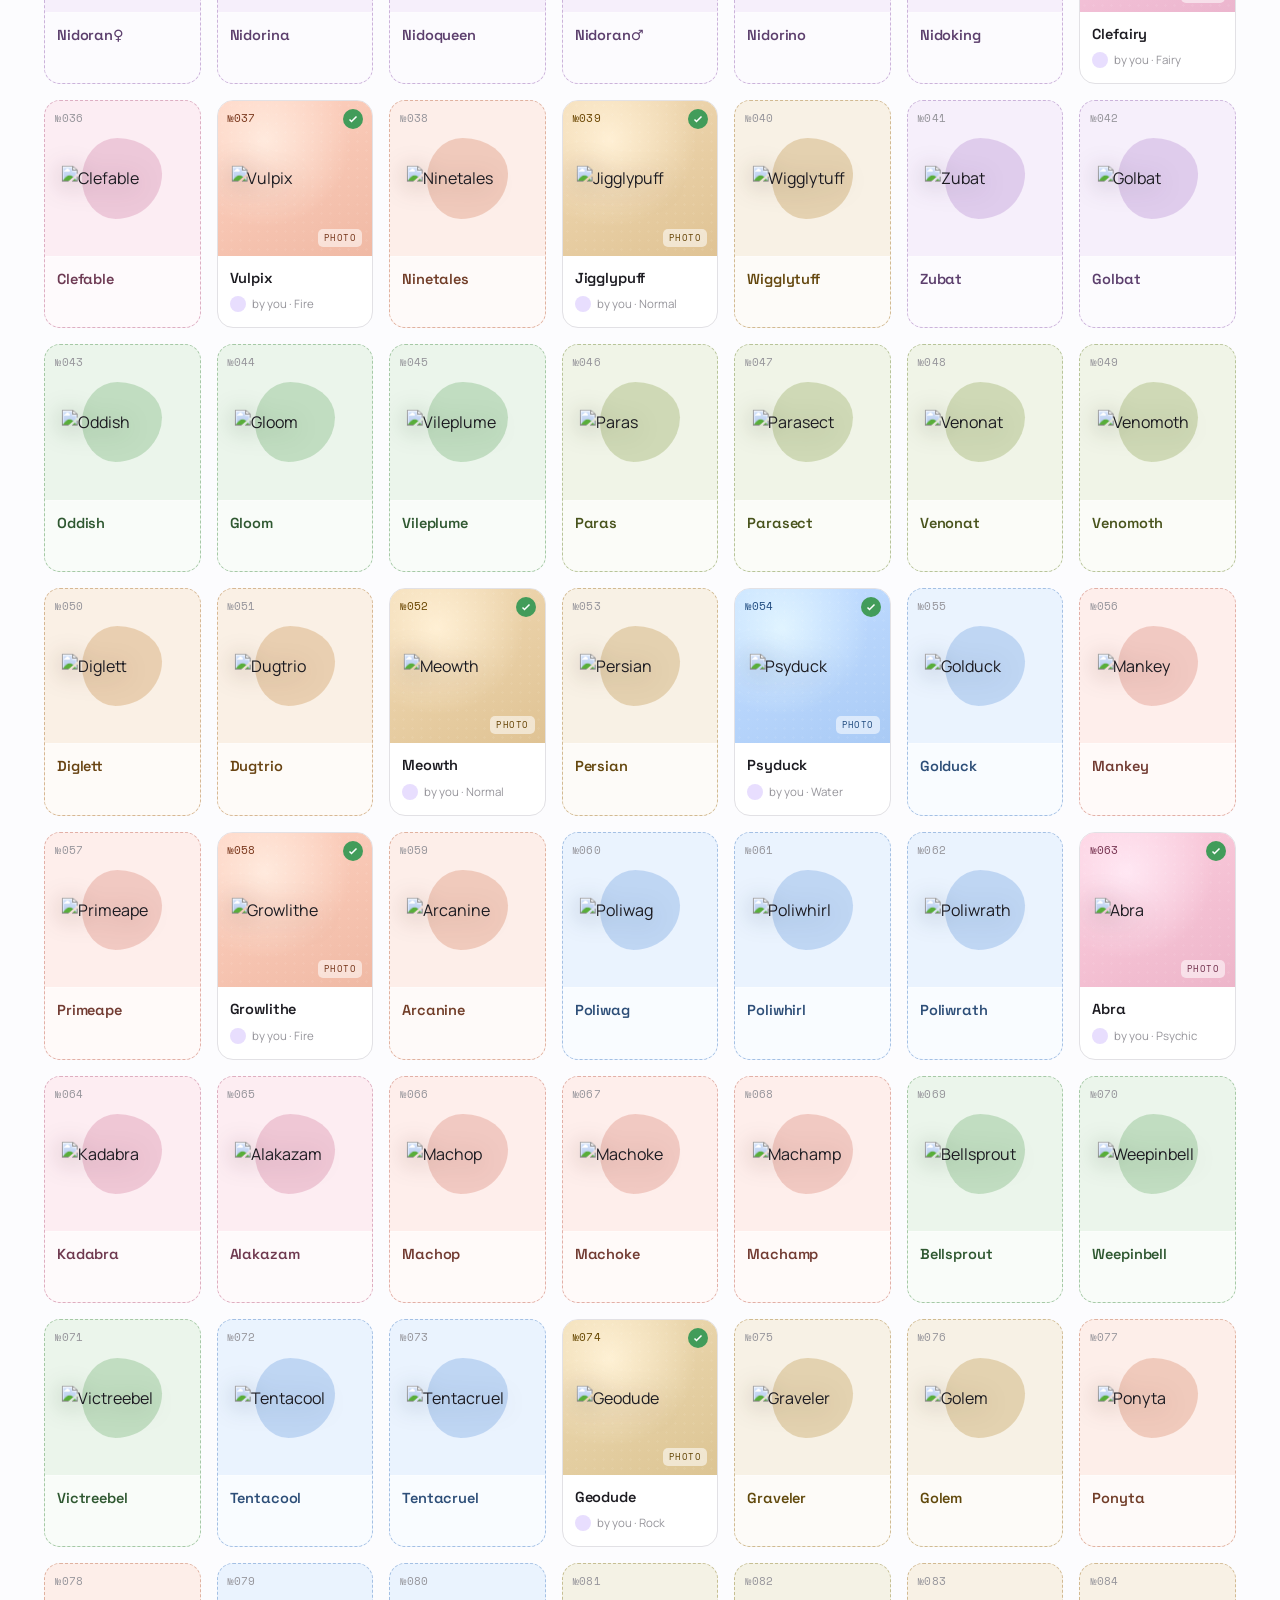
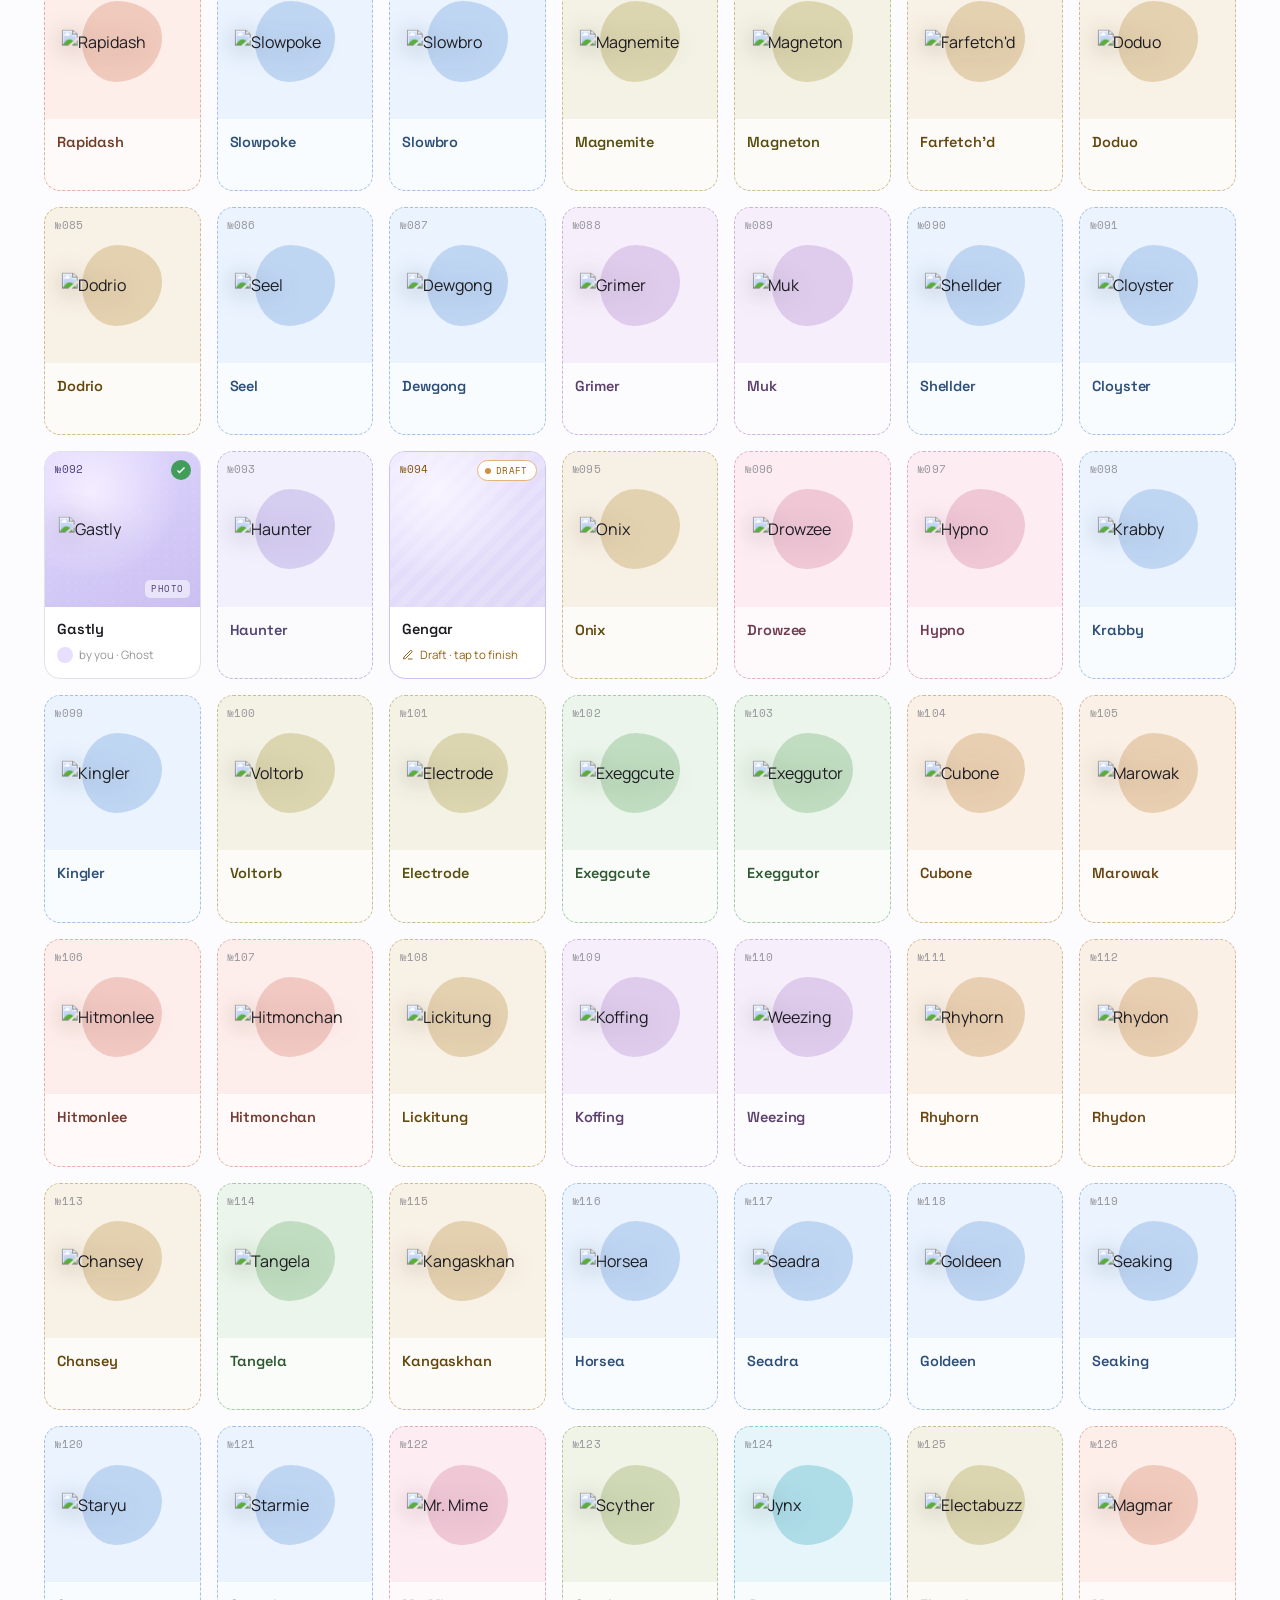
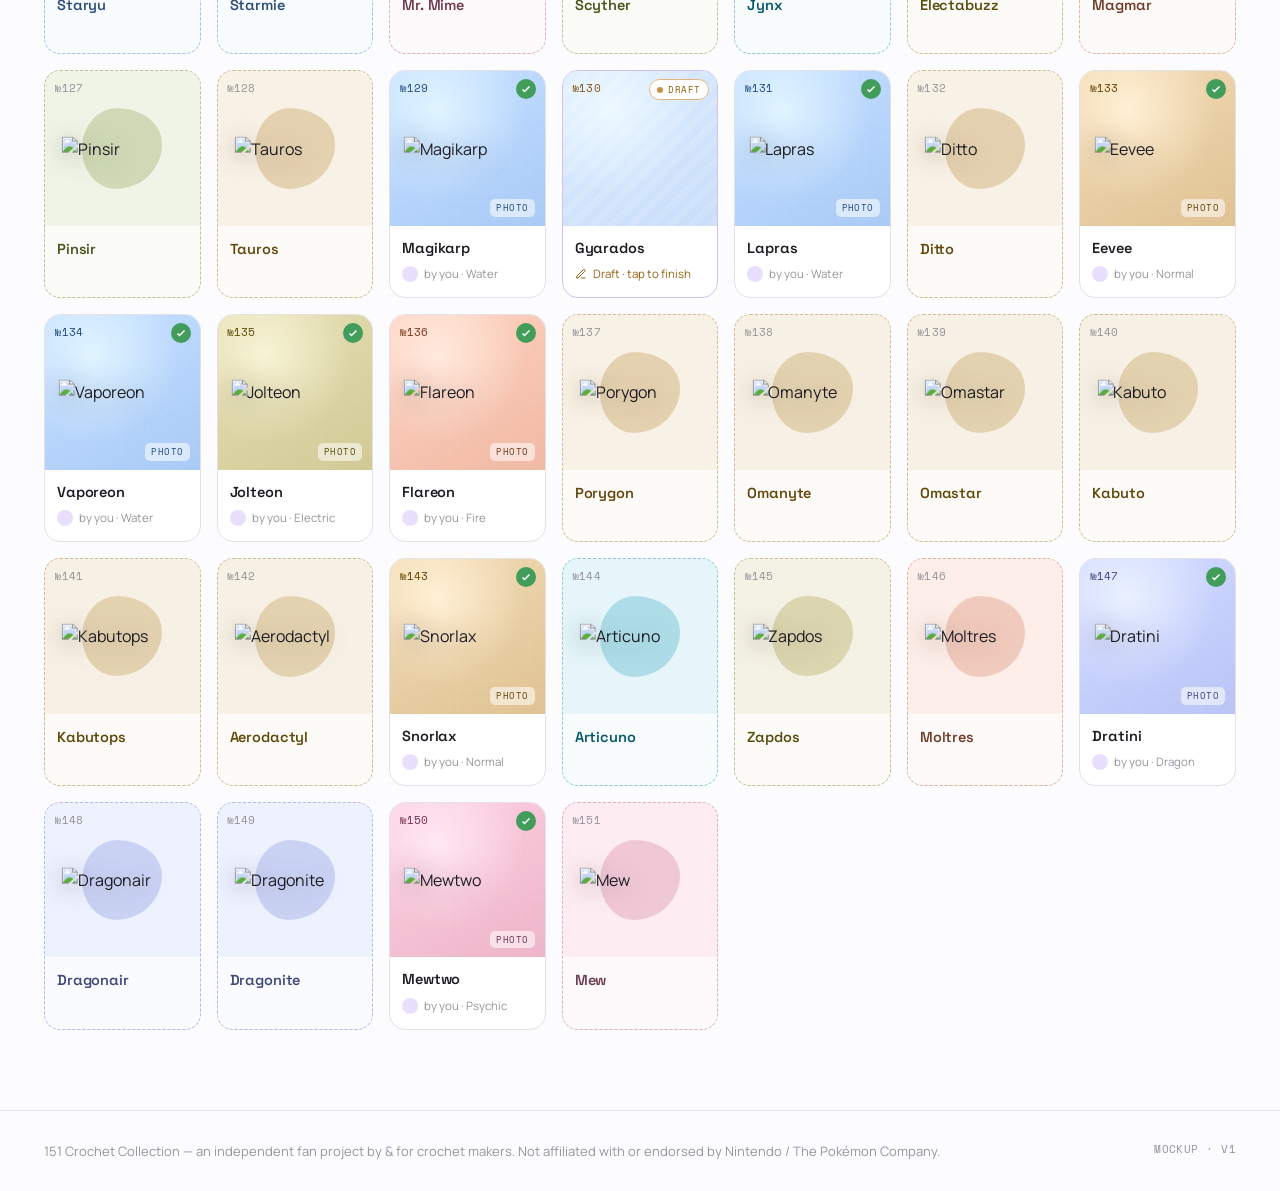
==== commit b94ea153: "Add official artwork to completed (made) cards Temporary placeholder until AI extraction of the actu" ====
--- a/Collection.html
+++ b/Collection.html
@@ -192,6 +192,11 @@
 .cell.made .made-badge { position: absolute; top: 8px; right: 9px; z-index: 3;
   width: 20px; height: 20px; border-radius: 50%; background: var(--good); display: grid; place-items: center; }
 .cell.made .made-badge svg { width: 12px; height: 12px; }
+.cell.made .poke-img {
+  position: absolute; width: 82%; height: auto; z-index: 2;
+  top: 50%; left: 50%; transform: translate(-50%, -50%);
+  filter: drop-shadow(0 4px 14px oklch(0.20 0.10 var(--th) / 0.35));
+}
 
 /* — Draft: a started make, not yet finished — */
 .cell.draft { border-color: var(--accent-line); }
@@ -432,6 +437,7 @@
     return `<a class="cell made" style="--th:${hue}" data-type="${type}" data-state="made" href="Detail.html">
       <div class="photo">
         <span class="dex" style="color:oklch(0.42 0.1 ${hue})">№${num}</span>
+        <img class="poke-img" src="https://raw.githubusercontent.com/PokeAPI/sprites/master/sprites/pokemon/other/official-artwork/${dex}.png" alt="${name}" loading="lazy">
         <span class="made-badge">${check}</span>
         <span class="ph-tag">photo</span>
       </div>
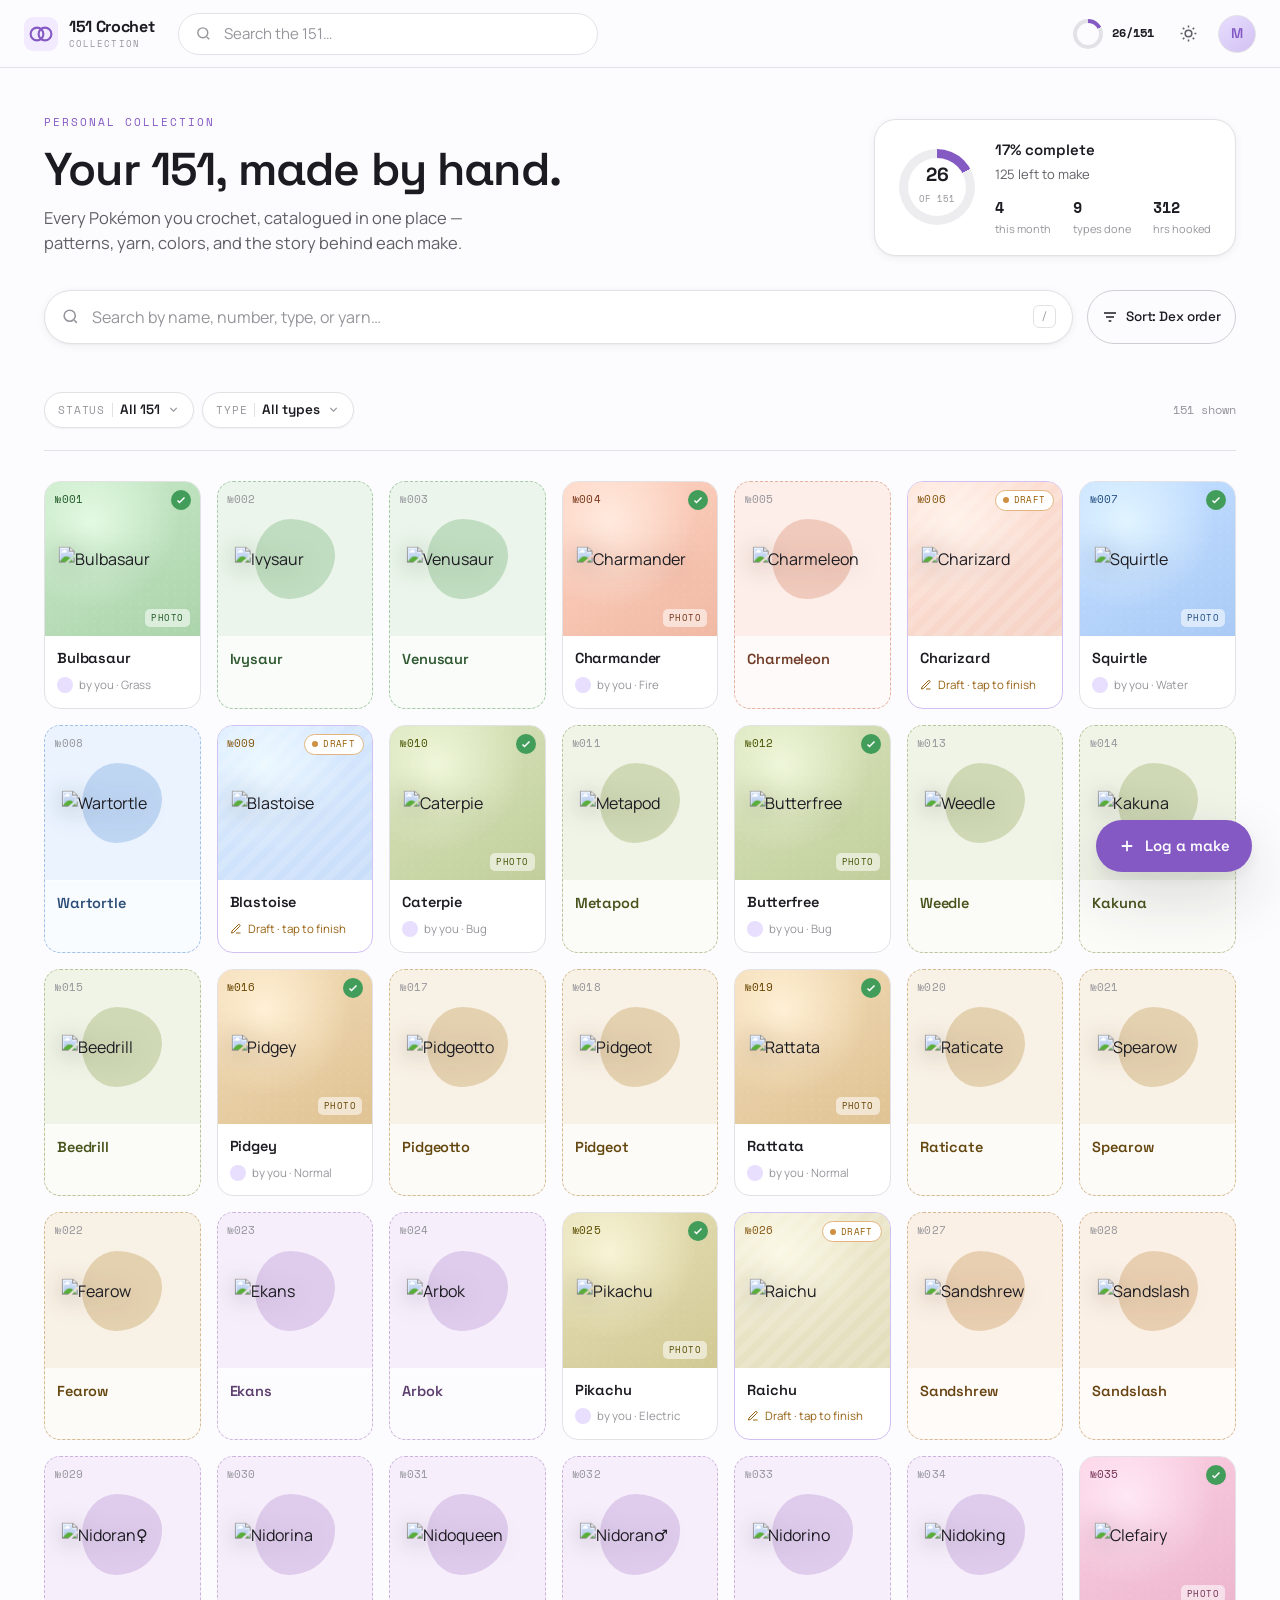
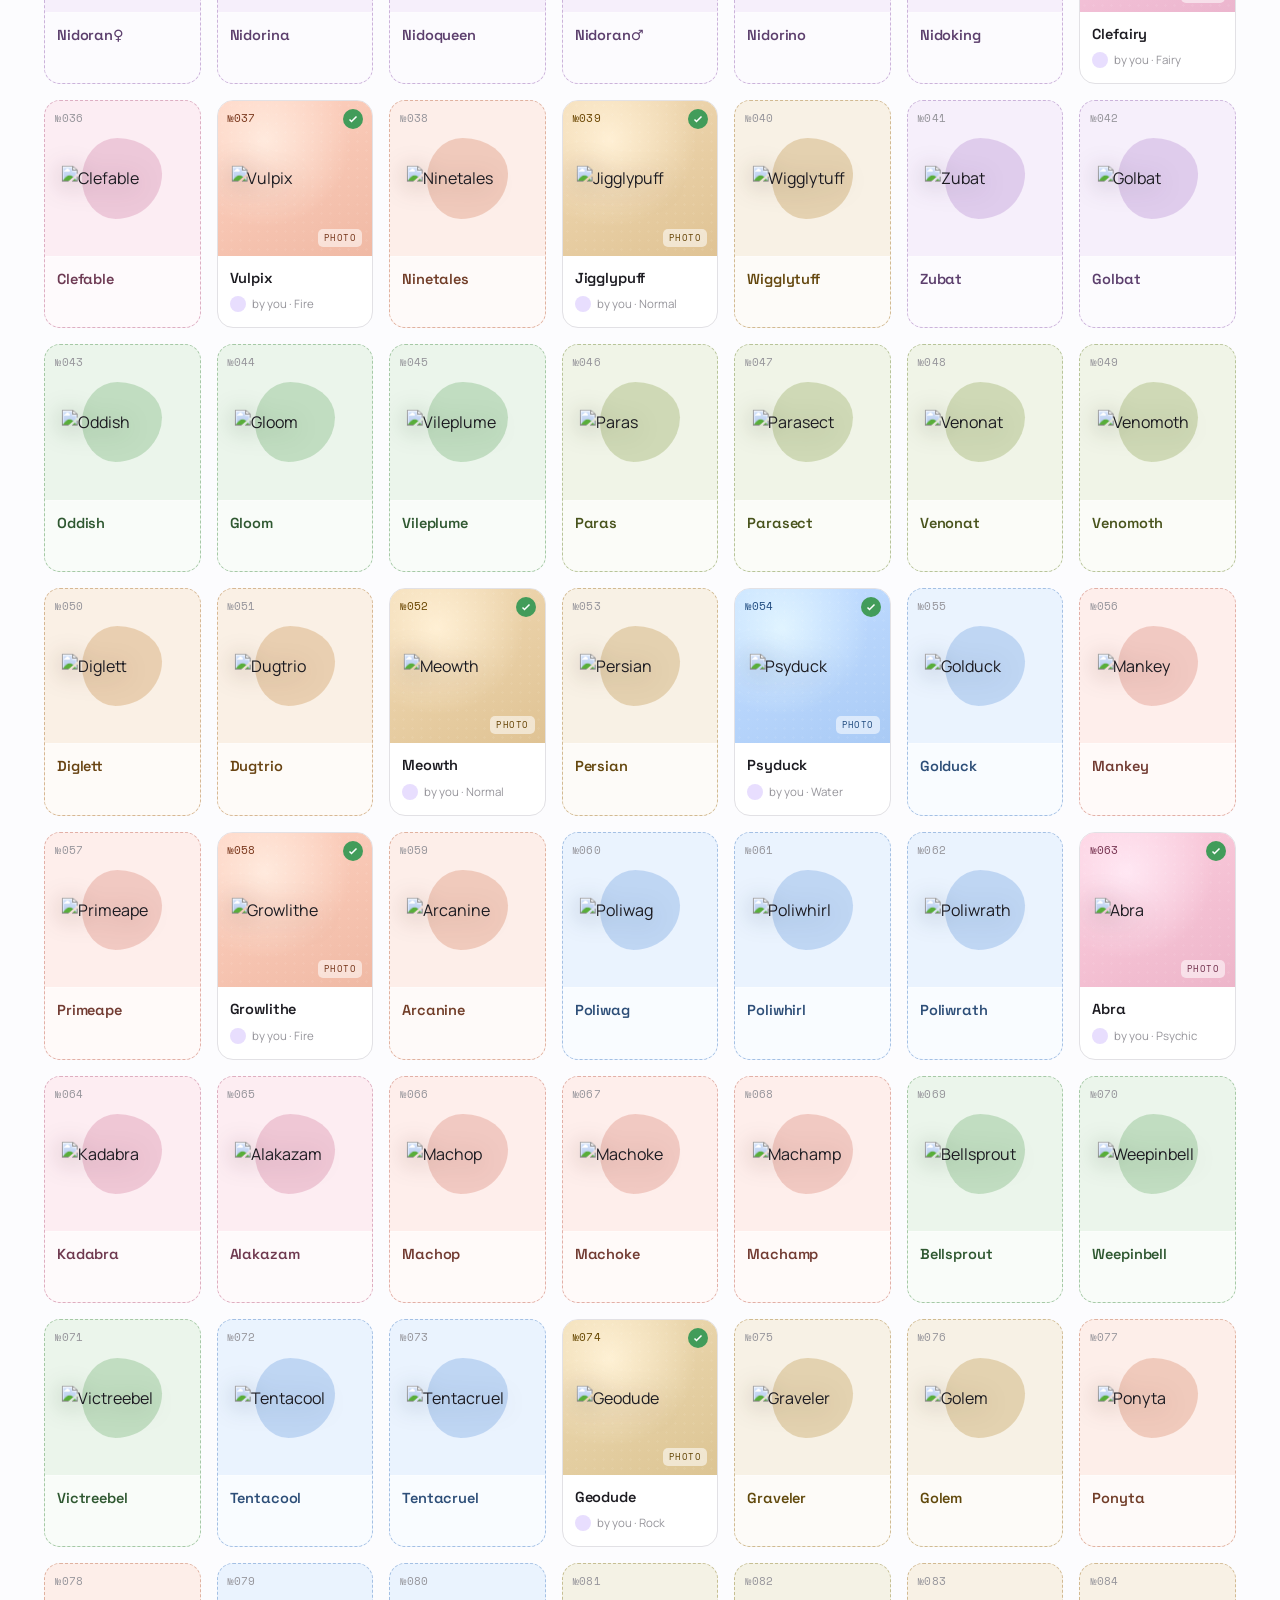
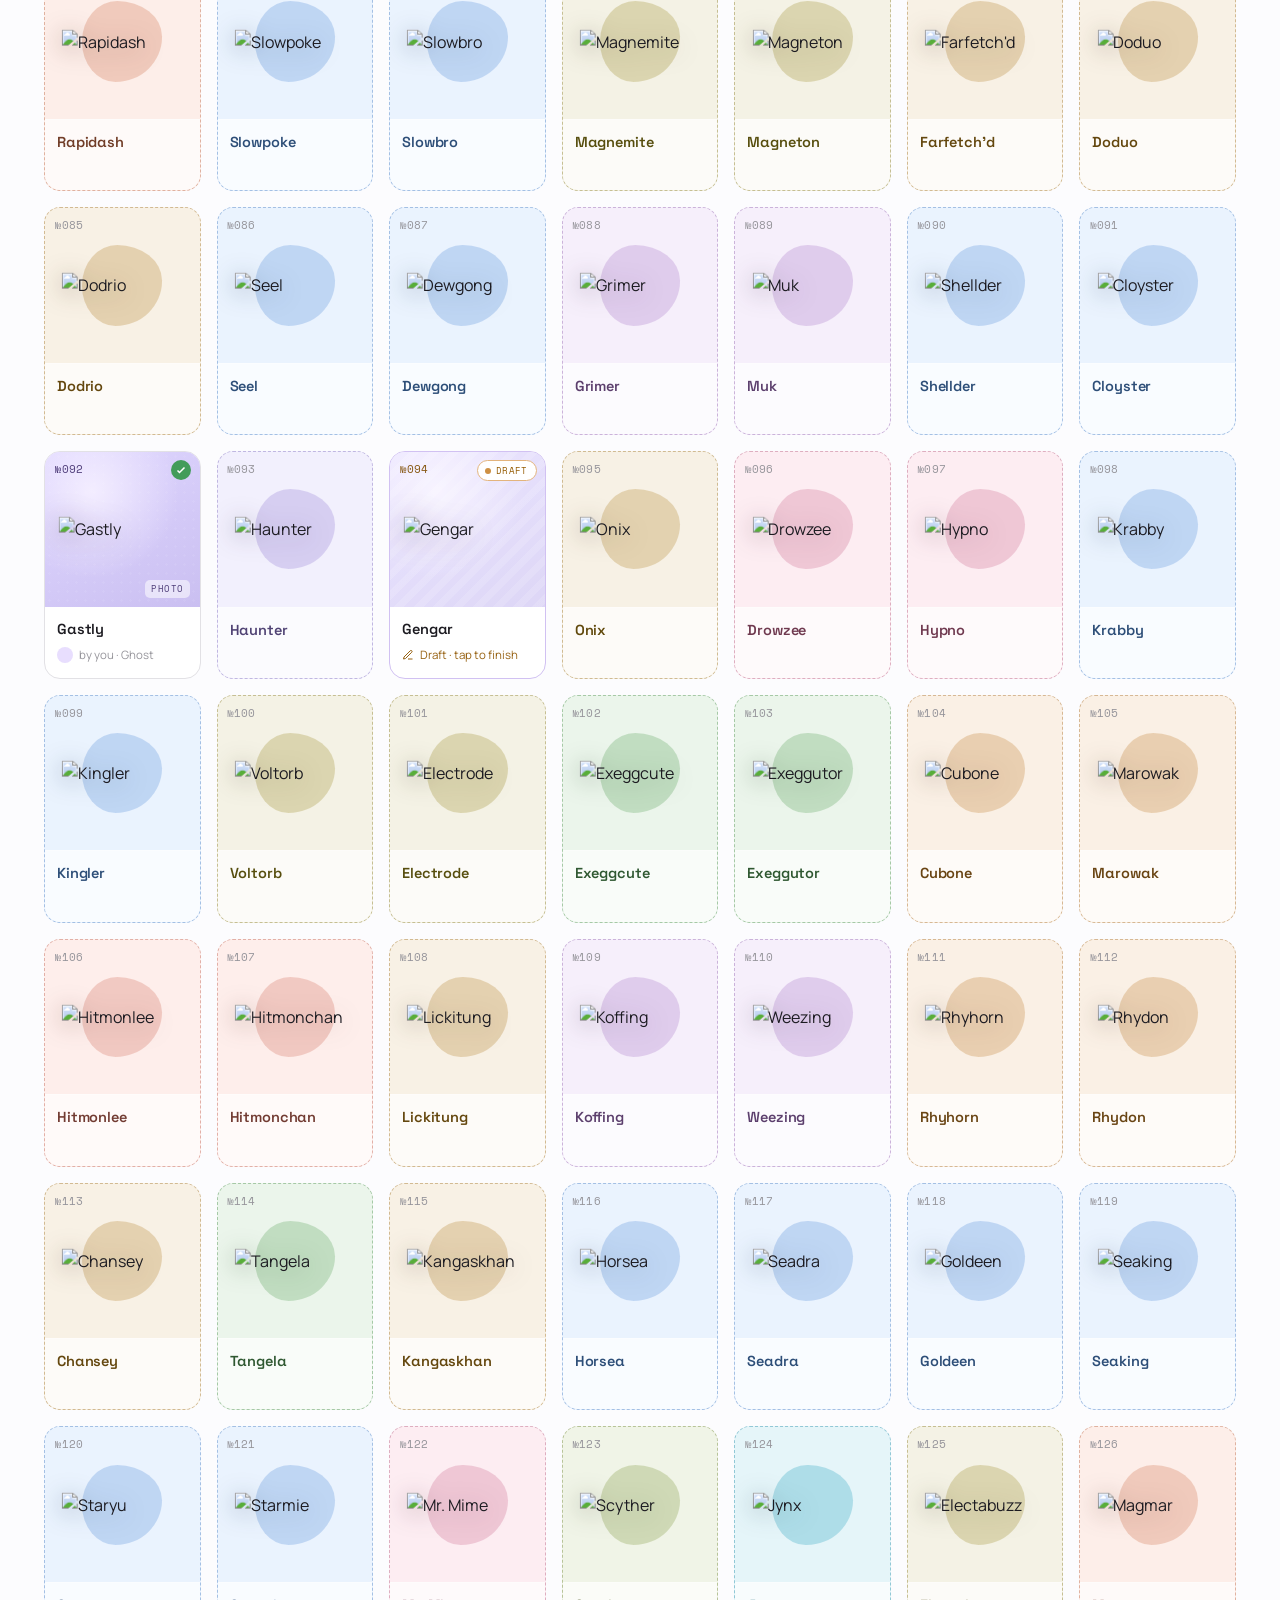
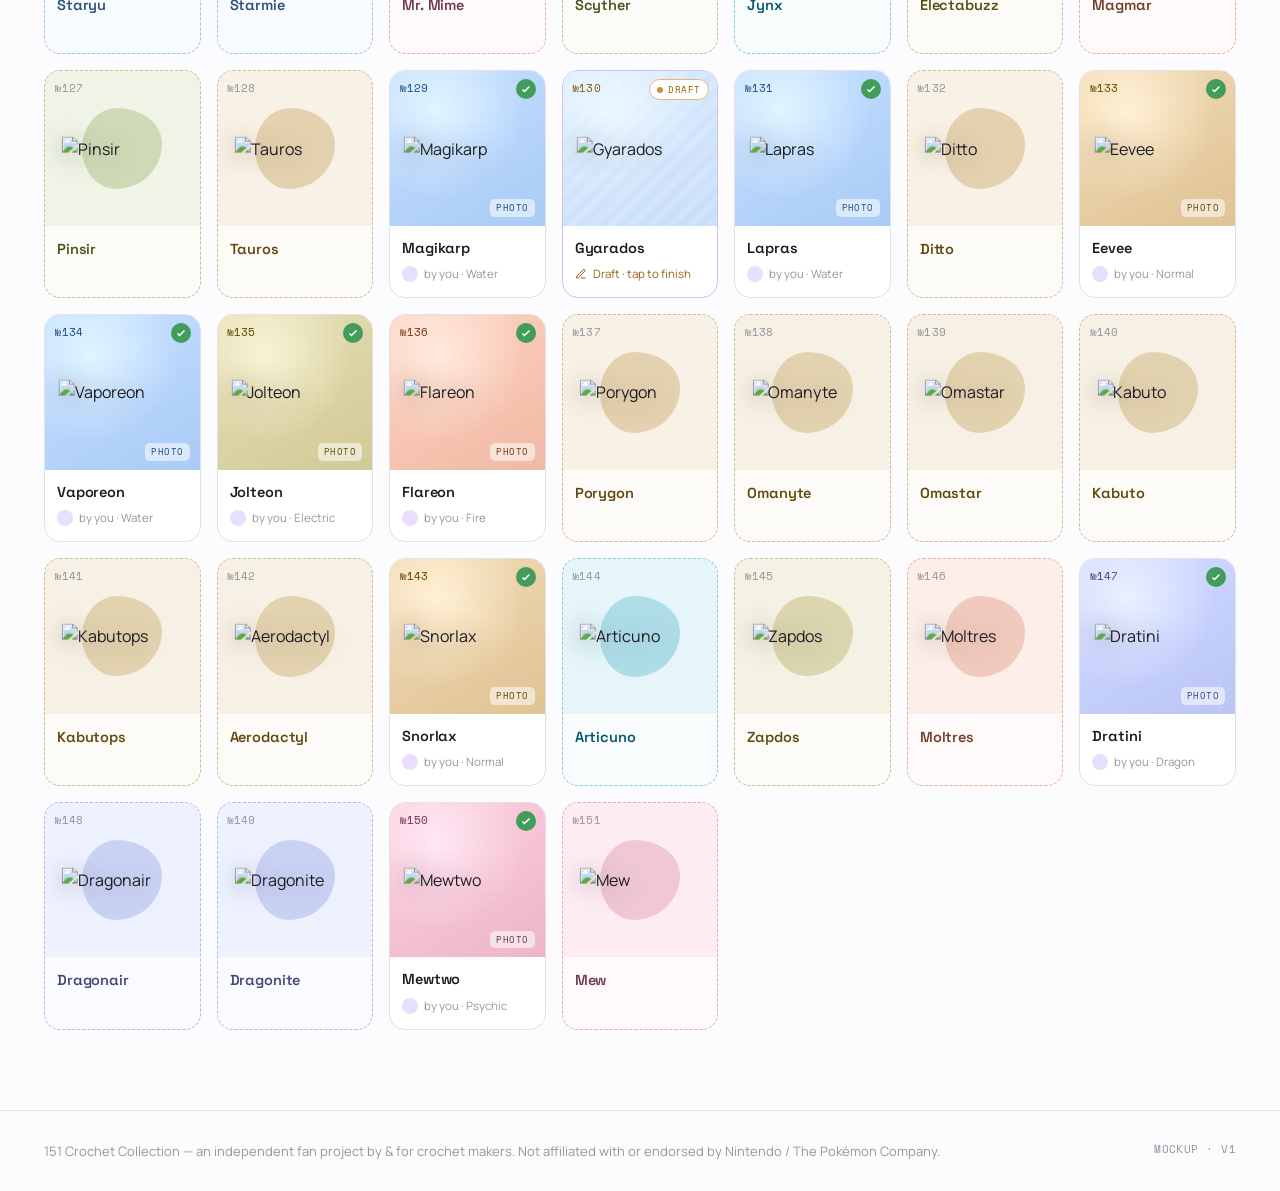
==== commit b597c1ab: "Add official artwork to draft cards Same treatment as made cards — artwork sits at z-index 2 behind " ====
--- a/Collection.html
+++ b/Collection.html
@@ -228,6 +228,11 @@
   font-family: var(--font-mono); font-size: 9px; text-transform: uppercase; letter-spacing: 0.04em; color: oklch(0.52 0.12 70); }
 html[data-theme="dark"] .cell.draft .draft-badge { background: var(--surface); border-color: oklch(0.5 0.1 70); color: oklch(0.82 0.11 70); }
 .cell.draft .draft-badge .d { width: 6px; height: 6px; border-radius: 50%; background: var(--warn); }
+.cell.draft .poke-img {
+  position: absolute; width: 82%; height: auto; z-index: 2;
+  top: 50%; left: 50%; transform: translate(-50%, -50%);
+  filter: drop-shadow(0 4px 14px oklch(0.20 0.10 var(--th) / 0.35));
+}
 .cell.draft .by { color: oklch(0.54 0.11 70); }
 html[data-theme="dark"] .cell.draft .by { color: oklch(0.80 0.10 70); }
 
@@ -452,6 +457,7 @@
     return `<a class="cell draft" style="--th:${hue}" data-type="${type}" data-state="draft" href="LogMake.html?dex=${dex}&draft=1">
       <div class="photo">
         <span class="dex" style="color:oklch(0.5 0.1 70)">№${num}</span>
+        <img class="poke-img" src="https://raw.githubusercontent.com/PokeAPI/sprites/master/sprites/pokemon/other/official-artwork/${dex}.png" alt="${name}" loading="lazy">
         <span class="draft-badge"><span class="d"></span> Draft</span>
       </div>
       <div class="meta">
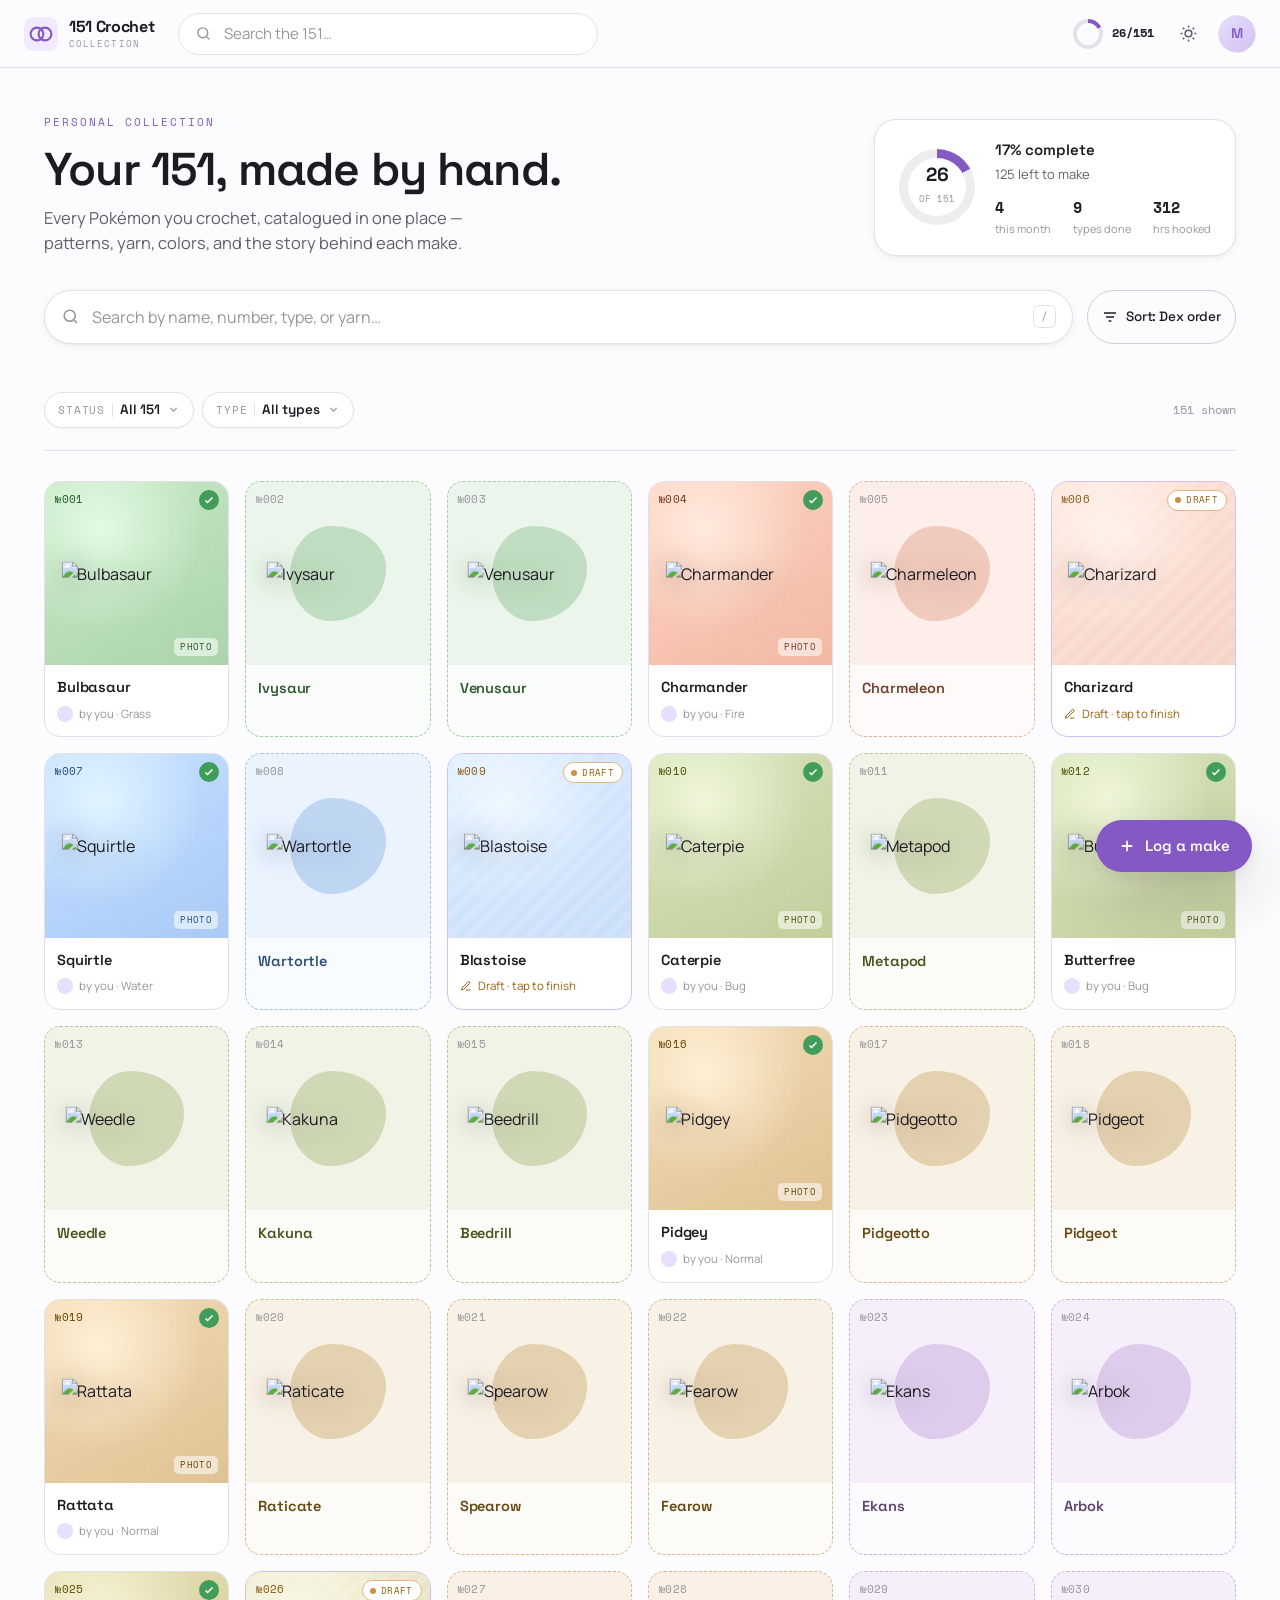
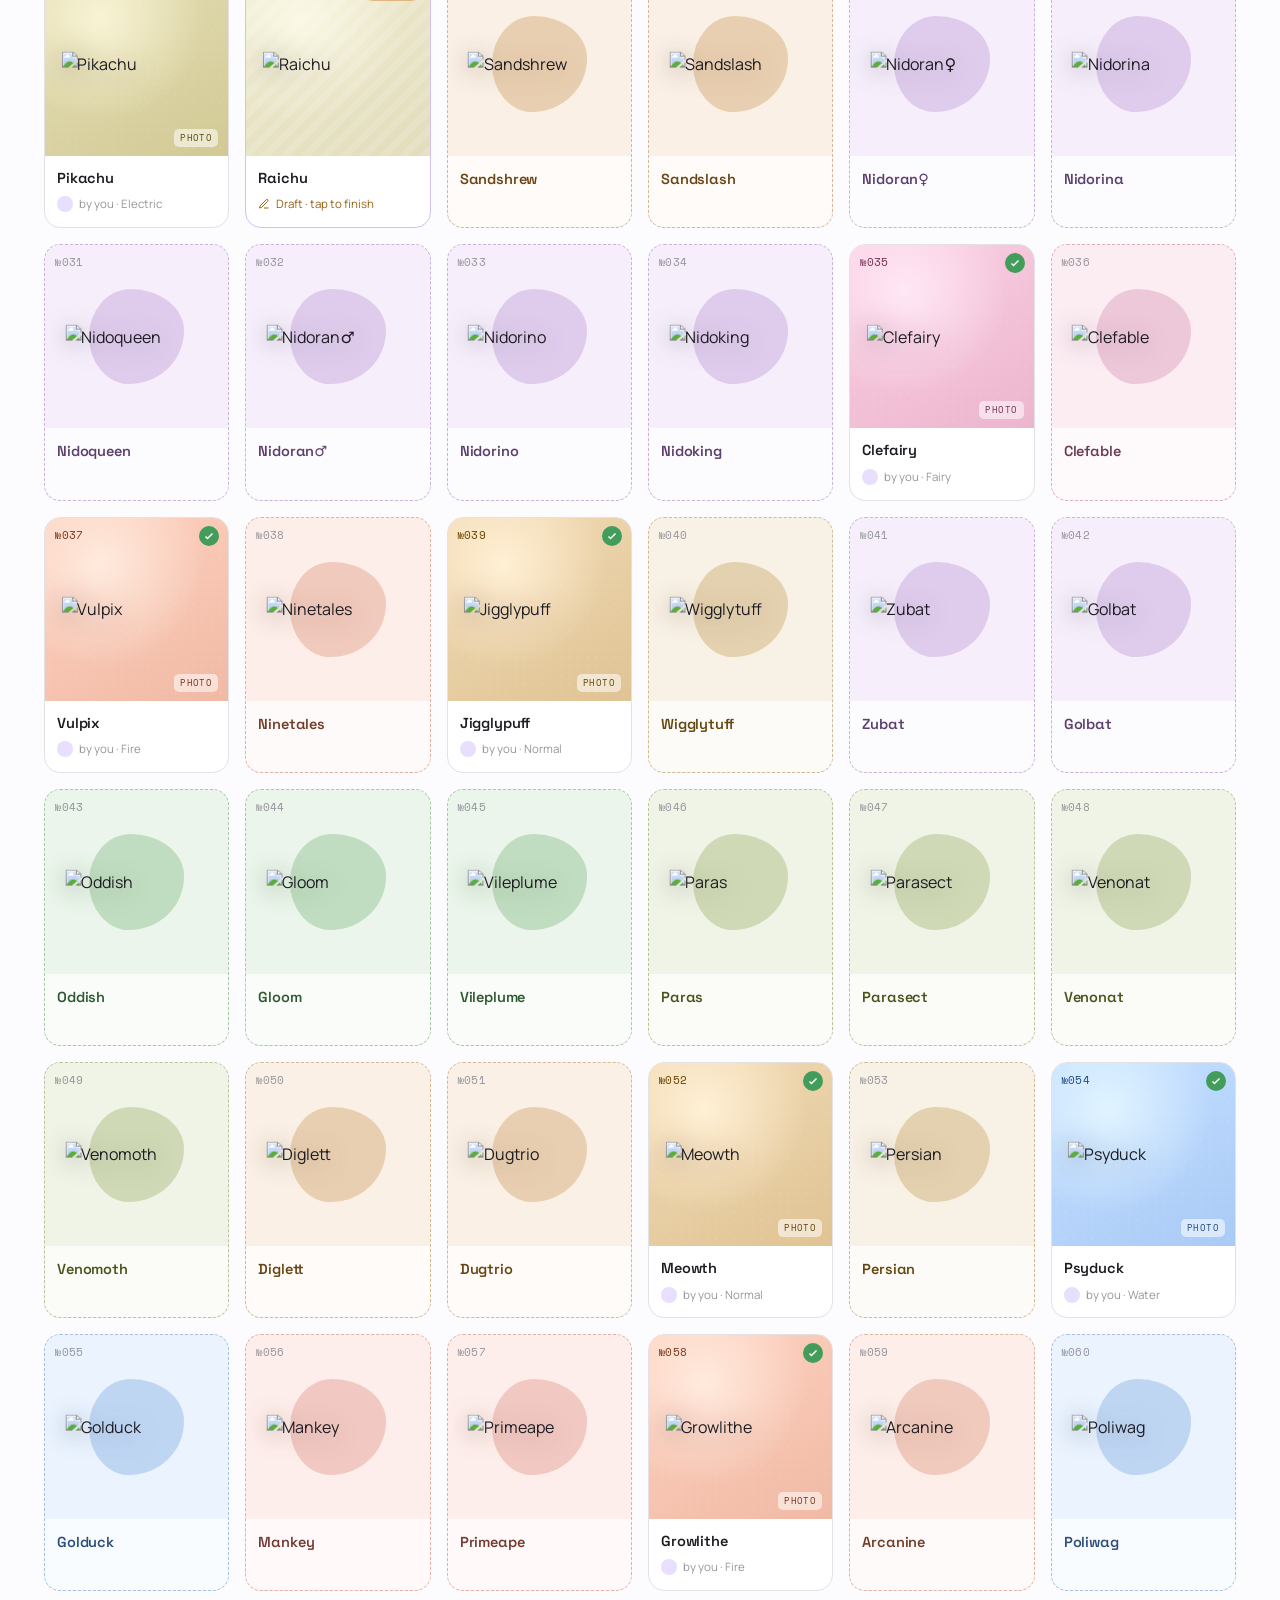
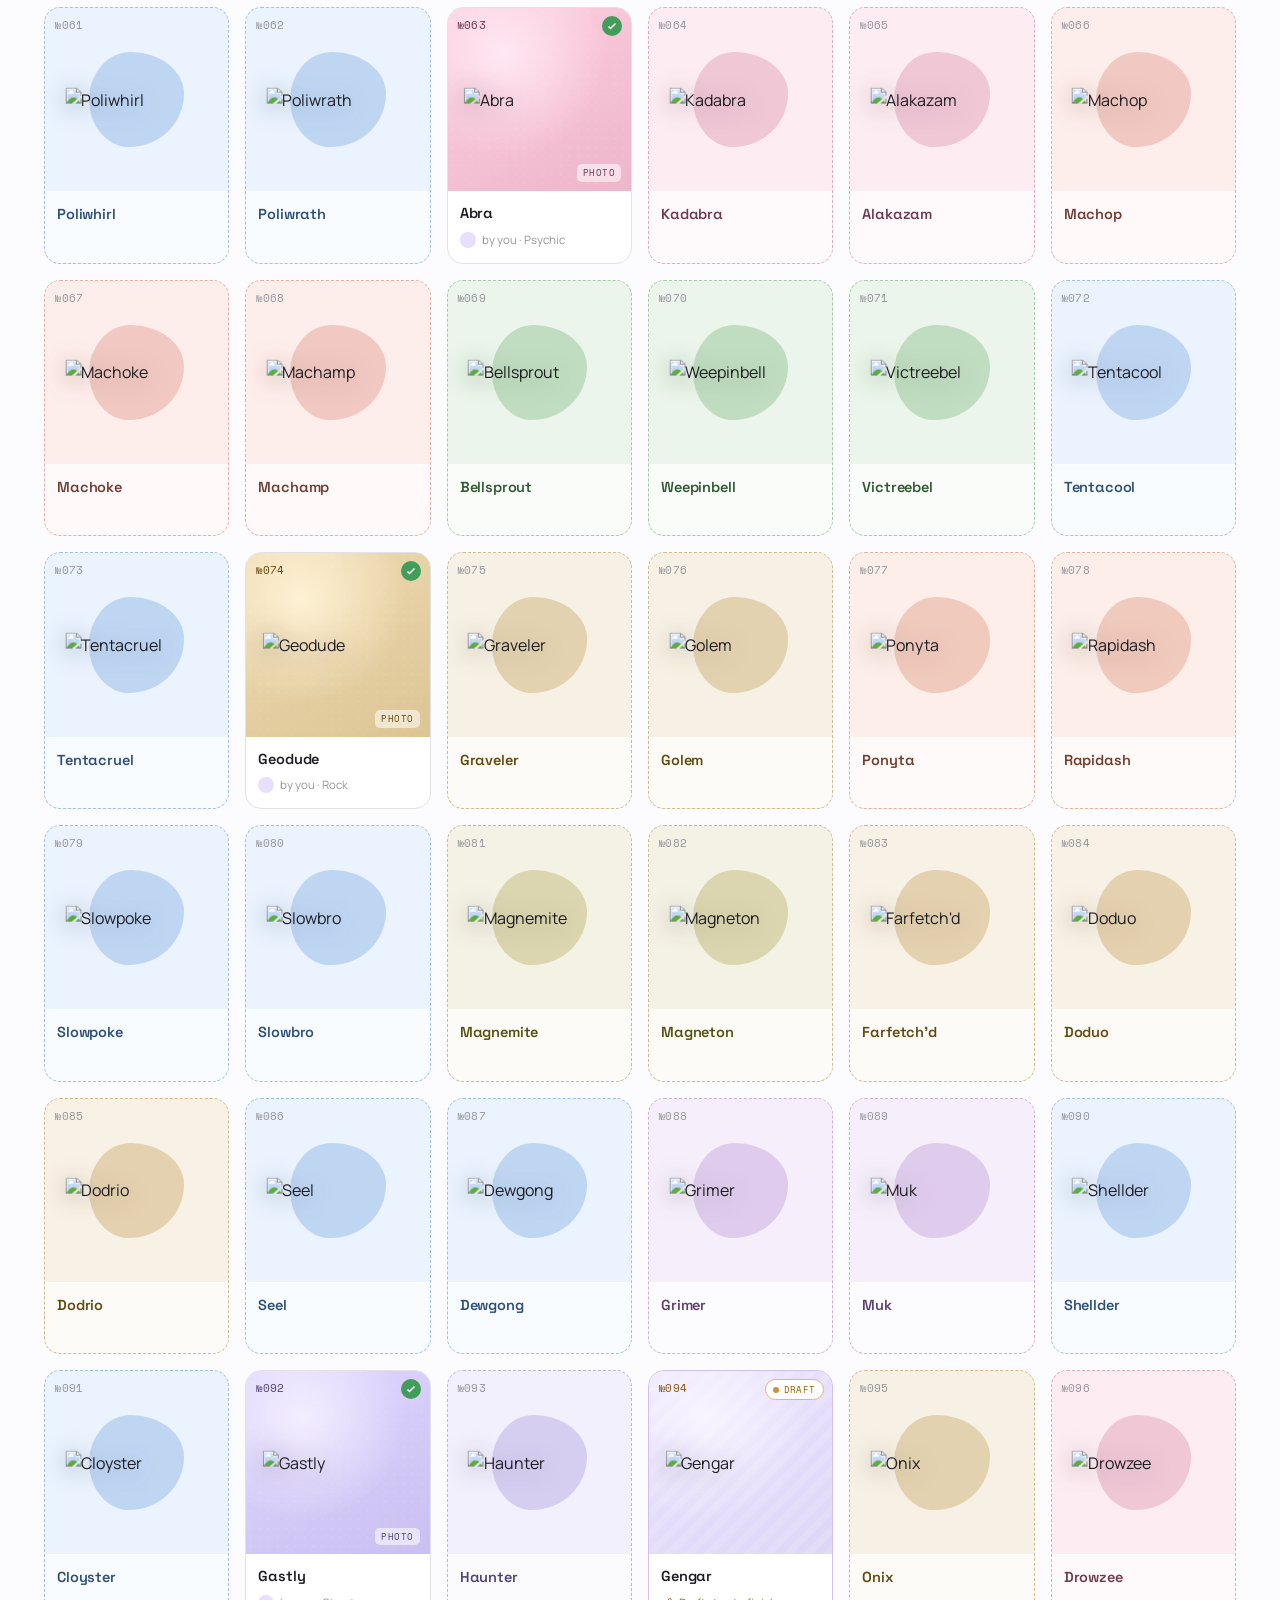
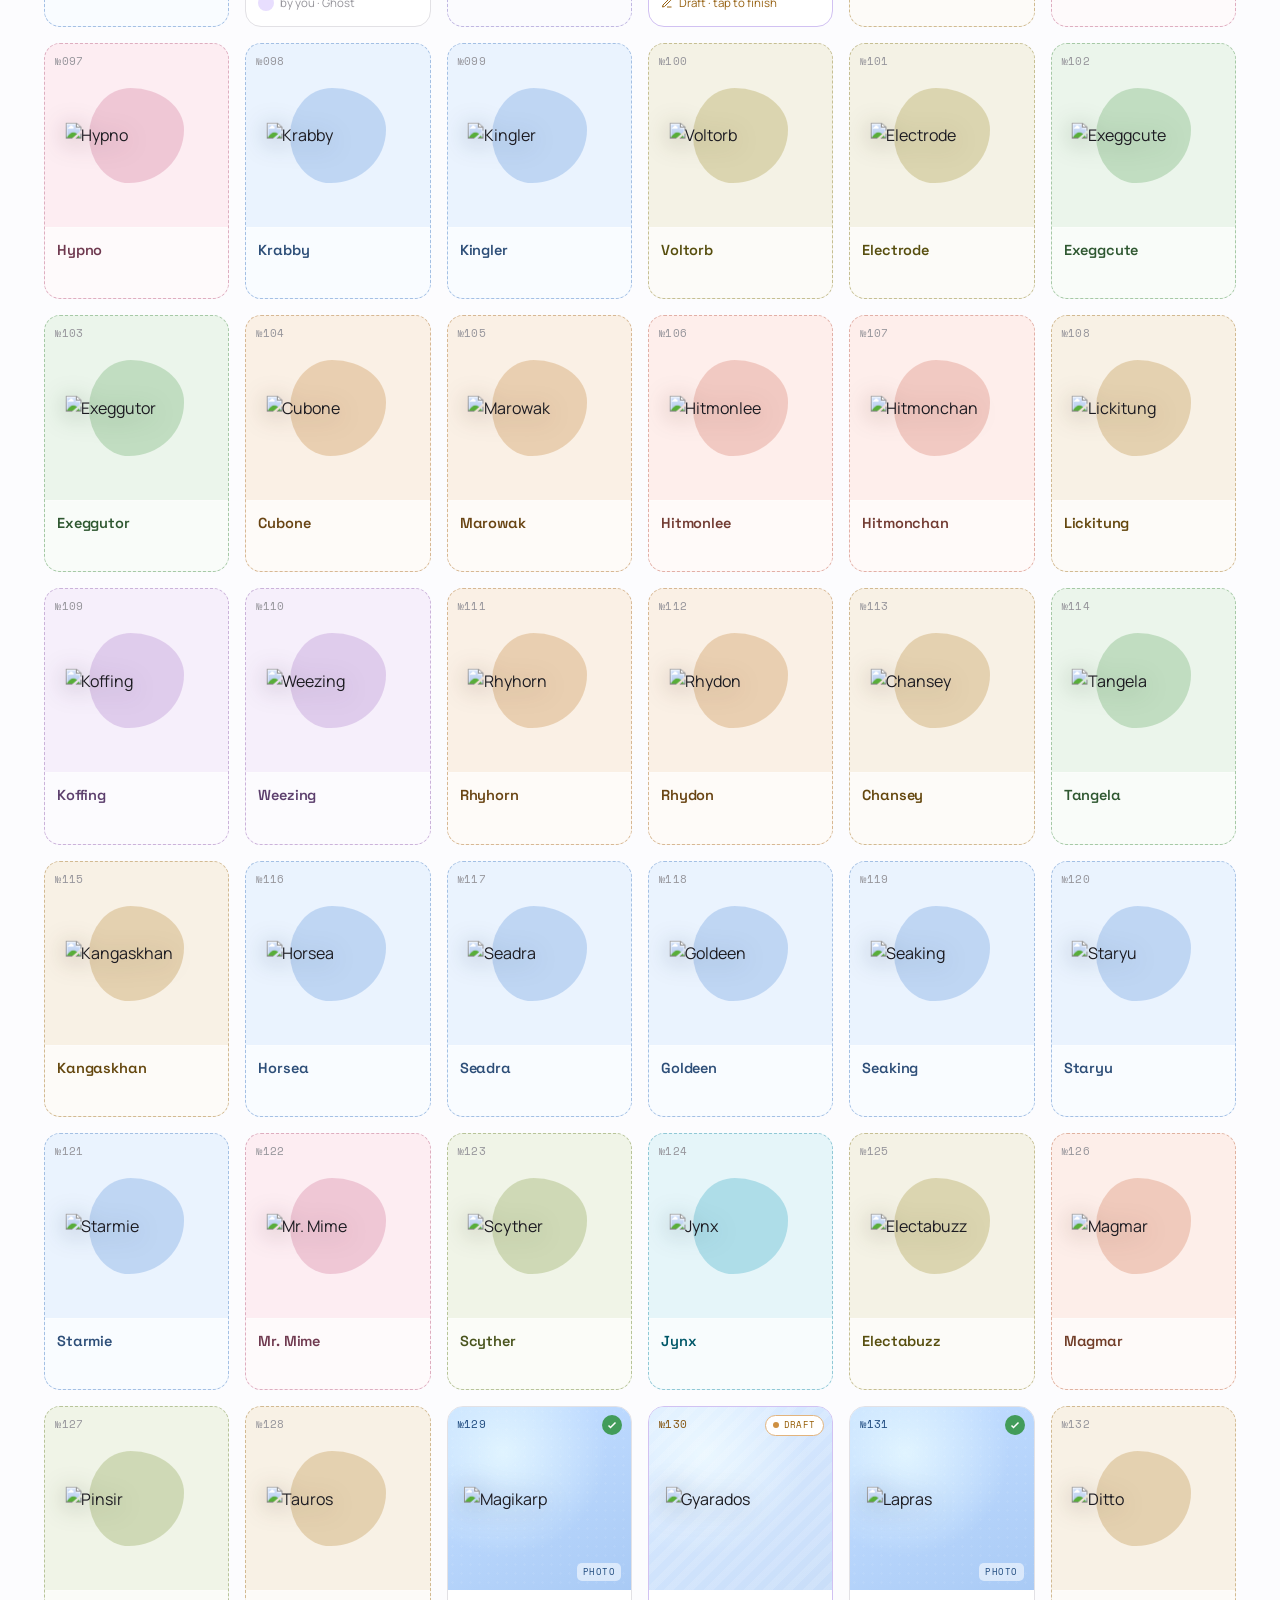
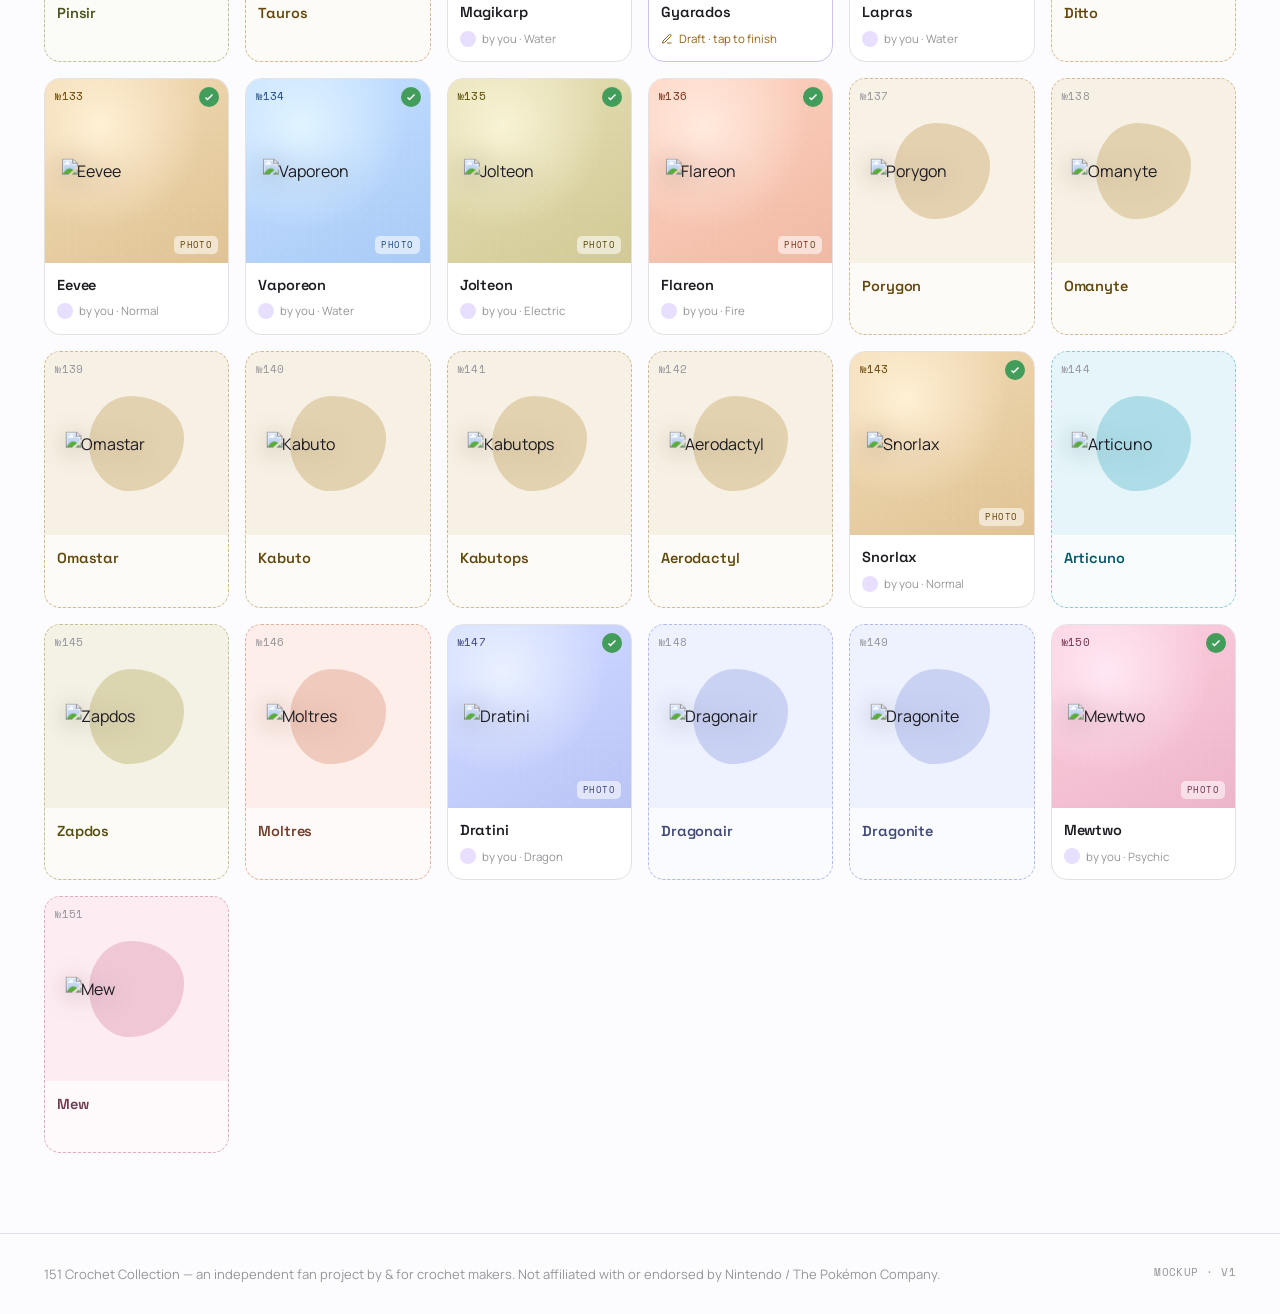
==== commit 02b47dfb: "Cap collection grid at 6 columns Uses max(150px, calc((100% - 80px) / 6)) as the column min-width so" ====
--- a/Collection.html
+++ b/Collection.html
@@ -150,7 +150,7 @@
 /* ============================ Grid ============================ */
 .dex-grid {
   display: grid; gap: 16px; padding: 30px 0 80px;
-  grid-template-columns: repeat(auto-fill, minmax(150px, 1fr));
+  grid-template-columns: repeat(auto-fill, minmax(max(150px, calc((100% - 80px) / 6)), 1fr));
 }
 
 .cell {
